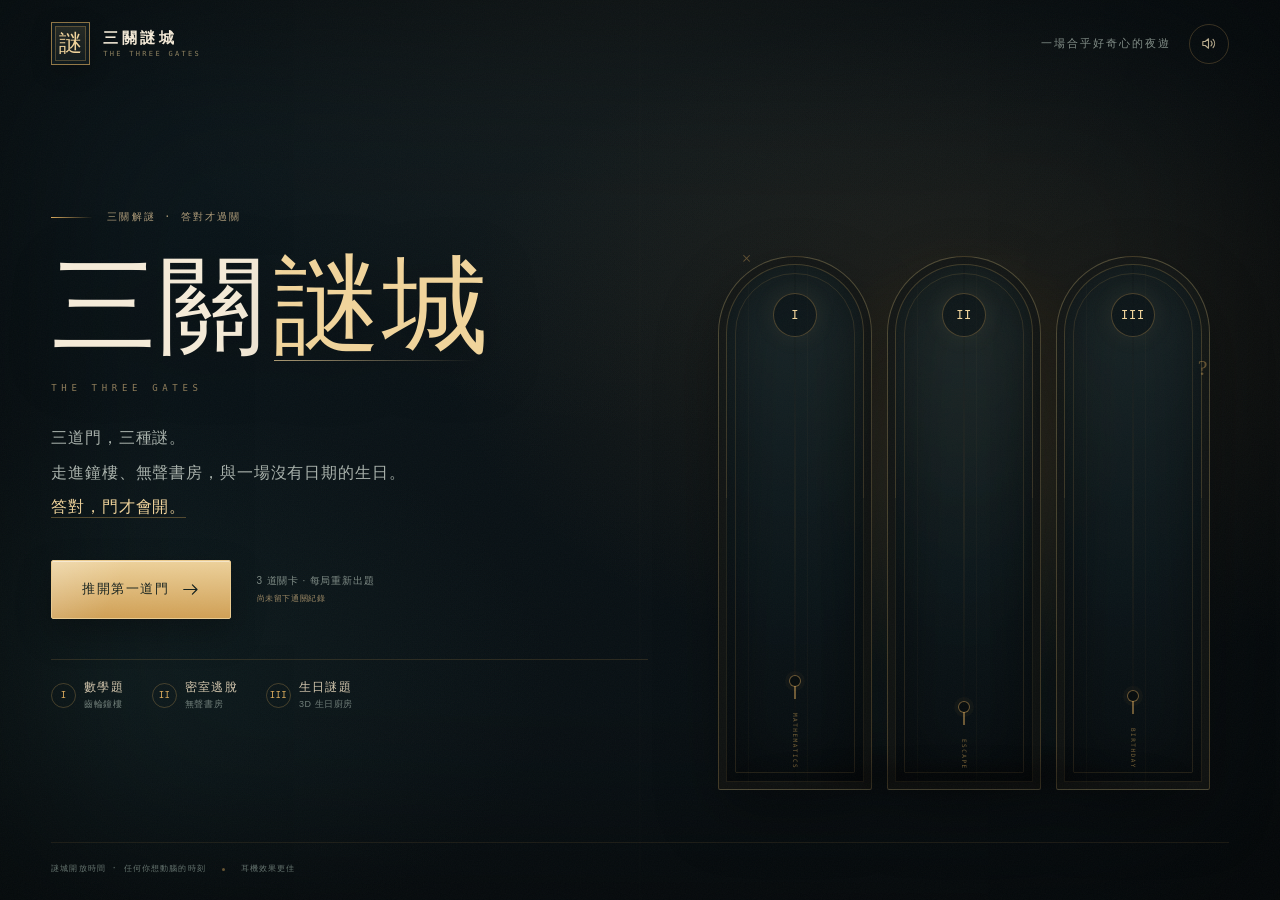
==== index.html @ 441bf0af "Deploy 三關謎城 · The Three Gates (Three.js birthday kitchen)" ====
<!DOCTYPE html>
<html lang="zh-Hant">
<head>
  <meta charset="UTF-8">
  <meta name="viewport" content="width=device-width, initial-scale=1.0">
  <meta name="theme-color" content="#081014">
  <meta name="description" content="三關謎城：數學題、密室逃脫、3D 生日廚房。三道門，三種謎，答對才過關。">
  <title>三關謎城 · 答對才過關</title>
  <link rel="icon" href="data:image/svg+xml,%3Csvg xmlns='http://www.w3.org/2000/svg' viewBox='0 0 64 64'%3E%3Crect width='64' height='64' rx='10' fill='%230b1418'/%3E%3Crect x='5' y='5' width='54' height='54' rx='7' fill='none' stroke='%23d7a85b'/%3E%3Ctext x='32' y='44' text-anchor='middle' font-family='serif' font-size='34' fill='%23e8c489'%3E%E8%AC%8E%3C/text%3E%3C/svg%3E">
  <link rel="stylesheet" href="styles.css">
</head>
<body>
  <svg class="svg-sprite" aria-hidden="true" focusable="false" width="0" height="0">
    <defs>
      <symbol id="i-gear" viewBox="0 0 24 24">
        <path d="M9.9 2.8h4.2l.5 2.1 1.4.6 1.8-1.2 3 3-1.2 1.8.6 1.4 2.1.5v4.2l-2.1.5-.6 1.4 1.2 1.8-3 3-1.8-1.2-1.4.6-.5 2.1H9.9l-.5-2.1-1.4-.6-1.8 1.2-3-3 1.2-1.8-.6-1.4L1.7 15V9.9l2.1-.5.6-1.4-1.2-1.8 3-3 1.8 1.2 1.4-.6.5-2.1Z"/>
        <circle cx="12" cy="12" r="3.5"/>
      </symbol>
      <symbol id="i-key" viewBox="0 0 24 24">
        <circle cx="7.6" cy="12" r="4.1"/>
        <path d="M11.7 12H21M17.2 12v4.2M20.4 12v3"/>
      </symbol>
      <symbol id="i-candle" viewBox="0 0 24 24">
        <path d="M8.4 10.7h7.2V21H8.4zM8.4 14.3h7.2"/>
        <path d="M12 3.1c1.5 2.1 2.7 3 2.7 4.8a2.7 2.7 0 1 1-5.4 0c0-1.1.7-2.1 1.6-3.2.4-.5.8-1 1.1-1.6Z"/>
      </symbol>
      <symbol id="i-book" viewBox="0 0 24 24">
        <path d="M4 5.6A2.6 2.6 0 0 1 6.6 3H20v18H6.6A2.6 2.6 0 0 1 4 18.4z"/>
        <path d="M4 18.4A2.6 2.6 0 0 1 6.6 15.8H20M8.5 7.3h7"/>
      </symbol>
      <symbol id="i-frame" viewBox="0 0 24 24">
        <rect x="3.5" y="4.5" width="17" height="15" rx=".7"/>
        <rect x="6" y="7" width="12" height="10" rx=".3"/>
        <path d="m7 16 3.5-4.4 2.4 2.8 2.1-2.5L18 16"/>
      </symbol>
      <symbol id="i-clock" viewBox="0 0 24 24">
        <circle cx="12" cy="12" r="8.6"/>
        <path d="M12 7.1V12l3.2 2"/>
      </symbol>
      <symbol id="i-drawer" viewBox="0 0 24 24">
        <rect x="3.5" y="6.5" width="17" height="13" rx="1"/>
        <path d="M3.5 11.2h17M9 14.7h6"/>
      </symbol>
      <symbol id="i-search" viewBox="0 0 24 24">
        <circle cx="10.4" cy="10.4" r="6.4"/>
        <path d="m15.2 15.2 5.1 5.1"/>
      </symbol>
      <symbol id="i-check" viewBox="0 0 24 24">
        <path d="m4.2 12.2 5 5L20 6.8"/>
      </symbol>
      <symbol id="i-lock" viewBox="0 0 24 24">
        <rect x="4.8" y="10" width="14.4" height="10.2" rx="2"/>
        <path d="M8 10V7.3a4 4 0 0 1 8 0V10M12 14.2v2.2"/>
      </symbol>
      <symbol id="i-volume" viewBox="0 0 24 24">
        <path d="M4 9.2h3.4L12 5.3v13.4l-4.6-3.9H4z"/>
        <path d="M15.5 8.6a5 5 0 0 1 0 6.8M18.4 6.2a8.7 8.7 0 0 1 0 11.6"/>
      </symbol>
      <symbol id="i-volume-off" viewBox="0 0 24 24">
        <path d="M4 9.2h3.4L12 5.3v13.4l-4.6-3.9H4z"/>
        <path d="m16 9.4 5 5M21 9.4l-5 5"/>
      </symbol>
      <symbol id="i-arrow" viewBox="0 0 24 24">
        <path d="M3.5 12h16.7M14.4 6.2 20.2 12l-5.8 5.8"/>
      </symbol>
      <symbol id="i-restart" viewBox="0 0 24 24">
        <path d="M4.2 9.1A8.2 8.2 0 1 1 4 14.8M4.2 4.2v5.3h5.3"/>
      </symbol>
      <symbol id="i-share" viewBox="0 0 24 24">
        <circle cx="6" cy="12" r="2.6"/><circle cx="18" cy="5.8" r="2.6"/><circle cx="18" cy="18.2" r="2.6"/>
        <path d="m8.4 10.8 7.2-3.7M8.4 13.2l7.2 3.7"/>
      </symbol>
      <symbol id="i-sparkle" viewBox="0 0 24 24">
        <path d="M12 2.5c.5 5.4 3.1 8 8.5 8.5-5.4.5-8 3.1-8.5 8.5-.5-5.4-3.1-8-8.5-8.5 5.4-.5 8-3.1 8.5-8.5Z"/>
      </symbol>
      <symbol id="i-calendar" viewBox="0 0 24 24">
        <rect x="3.5" y="5.5" width="17" height="15" rx="1.4"/>
        <path d="M3.5 10h17M8 3v5M16 3v5"/>
      </symbol>
      <symbol id="i-quote" viewBox="0 0 24 24">
        <path d="M3.6 13.8c0-4 2.2-7 6.4-8.8M13.2 13.8c0-4 2.2-7 6.4-8.8M3.6 13.8h4.2v6.6H3.6zM13.2 13.8h4.2v6.6h-4.2z"/>
      </symbol>
      <symbol id="i-close" viewBox="0 0 24 24">
        <path d="m5.5 5.5 13 13M18.5 5.5l-13 13"/>
      </symbol>
      <symbol id="i-cake" viewBox="0 0 24 24">
        <path d="M3.8 20.2h16.4M5.2 20.2v-5.1c0-1.2 1-2.1 2.1-2.1h9.4c1.2 0 2.1.9 2.1 2.1v5.1"/>
        <path d="M5.2 16.1c1.4.9 2.7.9 4.1 0 1.4-.9 2.8-.9 4.2 0 1.3.9 2.6.9 4 .1M12 12.8V7.2M12 7.2c1.3-1.4 2.6-.5 2.6.8 0 1.2-1.2 1.9-2.6 2.4-1.4-.5-2.6-1.2-2.6-2.4 0-1.3 1.3-2.2 2.6-.8Z"/>
      </symbol>
    </defs>
  </svg>

  <div class="page-noise" aria-hidden="true"></div>
  <div class="page-glow" aria-hidden="true"></div>

  <header class="topbar">
    <button class="brand" id="brand-btn" type="button">
      <span class="brand-seal" aria-hidden="true">謎</span>
      <span class="brand-word">
        <span class="brand-cn">三關謎城</span>
        <span class="brand-en">THE THREE GATES</span>
      </span>
      <span class="sr-only">回到城門</span>
    </button>
    <div class="topbar-actions">
      <span class="topbar-note" id="topbar-note">一場合乎好奇心的夜遊</span>
      <button class="icon-btn" id="sound-btn" type="button" aria-pressed="true" aria-label="關閉音效" title="關閉音效">
        <svg class="icon icon--volume"><use href="#i-volume"></use></svg>
        <svg class="icon icon--muted"><use href="#i-volume-off"></use></svg>
      </button>
      <button class="text-btn" id="restart-btn" type="button" aria-label="重新開始" title="重新開始" hidden>
        <svg class="icon"><use href="#i-restart"></use></svg>
        <span>重新開始</span>
      </button>
    </div>
  </header>

  <main class="app" id="app">
    <!-- ───────────────────────────── 城門 ───────────────────────────── -->
    <section class="screen screen--landing" id="screen-landing">
      <div class="landing-copy">
        <p class="kicker"><span class="kicker-line" aria-hidden="true"></span>三關解謎 · 答對才過關</p>
        <h1 class="hero-title">
          <span class="hero-title-cn">三關<span class="hero-title-accent">謎城</span></span>
          <span class="hero-title-en" aria-hidden="true">THE THREE GATES</span>
        </h1>
        <p class="hero-lede">
          三道門，三種謎。<br>
          走進鐘樓、無聲書房，與一場沒有日期的生日。<br>
          <em>答對，門才會開。</em>
        </p>
        <div class="hero-actions">
          <button class="btn btn--primary btn--large" id="start-btn" type="button">
            <span>推開第一道門</span>
            <svg class="icon"><use href="#i-arrow"></use></svg>
          </button>
          <div class="hero-meta">
            <span>3 道關卡 · 每局重新出題</span>
            <span id="best-record">尚未留下通關紀錄</span>
          </div>
        </div>
        <ol class="level-chips" aria-label="三道關卡">
          <li><span class="chip-numeral">I</span><span>數學題</span><small>齒輪鐘樓</small></li>
          <li><span class="chip-numeral">II</span><span>密室逃脫</span><small>無聲書房</small></li>
          <li><span class="chip-numeral">III</span><span>生日謎題</span><small>3D 生日廚房</small></li>
        </ol>
      </div>

      <div class="gateway" aria-hidden="true">
        <div class="gateway-halo"></div>
        <div class="gate gateway--1">
          <span class="gate-arch"></span>
          <span class="gate-numeral">I</span>
          <span class="gate-keyhole"></span>
          <span class="gate-label">MATHEMATICS</span>
        </div>
        <div class="gate gateway--2">
          <span class="gate-arch"></span>
          <span class="gate-numeral">II</span>
          <span class="gate-keyhole"></span>
          <span class="gate-label">ESCAPE</span>
          <span class="gate-light"></span>
        </div>
        <div class="gate gateway--3">
          <span class="gate-arch"></span>
          <span class="gate-numeral">III</span>
          <span class="gate-keyhole"></span>
          <span class="gate-label">BIRTHDAY</span>
        </div>
        <span class="floating-glyph floating-glyph--a">×</span>
        <span class="floating-glyph floating-glyph--b">?</span>
        <span class="gateway-shadow"></span>
      </div>

      <footer class="landing-footer">
        <span>謎城開放時間 · 任何你想動腦的時刻</span>
        <span class="footer-dot" aria-hidden="true"></span>
        <span>耳機效果更佳</span>
      </footer>
    </section>

    <!-- ───────────────────────────── 遊戲 ───────────────────────────── -->
    <section class="screen screen--game" id="screen-game" data-level="1" hidden>
      <div class="gamebar">
        <ol class="stepper" id="stepper" aria-label="通關進度">
          <li class="step is-current" data-step="1" aria-current="step">
            <span class="step-dot">I</span>
            <span class="step-text"><b>數學題</b><small>齒輪鐘樓</small></span>
          </li>
          <li class="step" data-step="2">
            <span class="step-dot">II</span>
            <span class="step-text"><b>密室逃脫</b><small>無聲書房</small></span>
          </li>
          <li class="step" data-step="3">
            <span class="step-dot">III</span>
            <span class="step-text"><b>生日謎題</b><small>缺席的日期</small></span>
          </li>
        </ol>
        <div class="game-meta">
          <span class="game-clock"><span>用時</span><time id="timer" datetime="PT0S">00:00</time></span>
          <span class="game-lock"><svg class="icon"><use href="#i-lock"></use></svg><span id="lock-count">1 / 3</span></span>
        </div>
      </div>

      <!-- 第一關 -->
      <article class="level level--math" id="level-1">
        <div class="level-scene scene--math">
          <div class="scene-frame">
            <svg class="scene-svg" viewBox="0 0 900 700" role="img" aria-label="深夜的鐘樓，巨大的齒輪與停擺的鐘面在月光下泛著銅光">
              <defs>
                <linearGradient id="towerWall" x1="0" y1="0" x2="0.8" y2="1">
                  <stop offset="0" stop-color="#0c181d"/>
                  <stop offset="0.6" stop-color="#101e24"/>
                  <stop offset="1" stop-color="#070d10"/>
                </linearGradient>
                <radialGradient id="towerMoon" cx=".5" cy=".5" r=".5">
                  <stop offset="0" stop-color="#f4e7c3" stop-opacity=".95"/>
                  <stop offset=".45" stop-color="#cfbd94" stop-opacity=".7"/>
                  <stop offset="1" stop-color="#9b8b68" stop-opacity="0"/>
                </radialGradient>
                <linearGradient id="towerBrass" x1="0" y1="0" x2="1" y2="1">
                  <stop offset="0" stop-color="#f4d79d"/>
                  <stop offset=".45" stop-color="#c99a52"/>
                  <stop offset="1" stop-color="#77522a"/>
                </linearGradient>
                <radialGradient id="towerGlow" cx=".5" cy=".5" r=".5">
                  <stop offset="0" stop-color="#e7c582" stop-opacity=".3"/>
                  <stop offset="1" stop-color="#e7c582" stop-opacity="0"/>
                </radialGradient>
                <clipPath id="towerWindowClip">
                  <path d="M115 470V238a173 173 0 0 1 346 0v232Z"/>
                </clipPath>
                <filter id="towerBlur" x="-50%" y="-50%" width="200%" height="200%">
                  <feGaussianBlur stdDeviation="12"/>
                </filter>
              </defs>
              <rect width="900" height="700" fill="url(#towerWall)"/>
              <g opacity=".2" stroke="#d8b273" stroke-width="1" fill="none">
                <path d="M0 74h900M0 620h900M84 0v700M816 0v700"/>
                <path d="M0 700 205 470M900 700 695 470" opacity=".5"/>
              </g>
              <rect x="0" y="610" width="900" height="90" fill="#060b0e"/>
              <path d="M0 610h900" stroke="#a98046" stroke-opacity=".3"/>

              <g clip-path="url(#towerWindowClip)">
                <rect x="100" y="50" width="380" height="430" fill="#07151d"/>
                <circle cx="286" cy="236" r="132" fill="url(#towerMoon)" opacity=".62"/>
                <circle cx="286" cy="236" r="47" fill="#f4e9ce" opacity=".87"/>
                <circle cx="303" cy="221" r="9" fill="#d8cbb0" opacity=".55"/>
                <circle cx="270" cy="250" r="6" fill="#d8cbb0" opacity=".4"/>
                <g fill="#f4e9ce">
                  <circle cx="165" cy="155" r="1.6" opacity=".8"/><circle cx="190" cy="310" r="1.2" opacity=".55"/>
                  <circle cx="367" cy="168" r="1.8" opacity=".75"/><circle cx="412" cy="272" r="1.3" opacity=".5"/>
                  <circle cx="143" cy="395" r="1.1" opacity=".6"/><circle cx="358" cy="382" r="1.5" opacity=".45"/>
                  <circle cx="240" cy="111" r="1.2" opacity=".6"/><circle cx="426" cy="118" r="1" opacity=".5"/>
                </g>
                <g stroke="#7e673f" stroke-width="3" opacity=".65">
                  <path d="M288 65v405M125 238h327"/>
                  <path d="M164 144a170 170 0 0 1 248 0" fill="none"/>
                </g>
                <path d="M115 470h346" stroke="#b58a4d" stroke-width="5" opacity=".4"/>
              </g>
              <path d="M104 480V238a184 184 0 0 1 368 0v242" fill="none" stroke="#8d6a3a" stroke-width="2" opacity=".7"/>
              <path d="M126 480V242a162 162 0 0 1 324 0v238" fill="none" stroke="#5a452a" stroke-width="2"/>

              <g opacity=".9">
                <g fill="none" stroke="url(#towerBrass)" stroke-width="3">
                  <circle cx="736" cy="490" r="152" stroke-width="28" stroke-dasharray="22 18" opacity=".34"/>
                  <circle cx="736" cy="490" r="117" stroke-width="2" opacity=".55"/>
                  <circle cx="736" cy="490" r="38" stroke-width="2" opacity=".7"/>
                  <path d="M736 373v-34M736 607v34M619 490h-34M853 490h34M653 407l-24-24M819 573l24 24M819 407l24-24M653 573l-24 24" opacity=".5"/>
                  <animateTransform attributeName="transform" type="rotate" from="0 736 490" to="360 736 490" dur="80s" repeatCount="indefinite"/>
                </g>
                <g fill="none" stroke="url(#towerBrass)" stroke-width="2.4" opacity=".45">
                  <circle cx="840" cy="300" r="86" stroke-width="20" stroke-dasharray="16 15"/>
                  <circle cx="840" cy="300" r="62"/>
                  <circle cx="840" cy="300" r="22"/>
                  <animateTransform attributeName="transform" type="rotate" from="360 840 300" to="0 840 300" dur="55s" repeatCount="indefinite"/>
                </g>
              </g>

              <g>
                <circle cx="560" cy="292" r="183" fill="#0a1418" stroke="#74552f" stroke-width="3"/>
                <circle cx="560" cy="292" r="166" fill="#101b20" stroke="url(#towerBrass)" stroke-width="3"/>
                <circle cx="560" cy="292" r="145" fill="none" stroke="#b98e51" stroke-width="1" opacity=".5"/>
                <circle cx="560" cy="292" r="176" fill="none" stroke="#d8b273" stroke-width="9" stroke-dasharray="2 26" opacity=".55"/>
                <g fill="#d9bd8b" font-family="Georgia, serif" font-size="23" text-anchor="middle" opacity=".8">
                  <text x="560" y="174">XII</text>
                  <text x="684" y="300">III</text>
                  <text x="560" y="421">VI</text>
                  <text x="436" y="300">IX</text>
                </g>
                <g stroke="#d3ad72" stroke-width="2" opacity=".35">
                  <path d="M560 292V210M560 292l58 39M560 292l-66 24"/>
                </g>
                <circle cx="560" cy="292" r="9" fill="#d3ad72"/>
                <text x="560" y="315" text-anchor="middle" fill="#e7c98f" font-family="Georgia, 'Songti TC', serif" font-size="66" opacity=".85">?</text>
                <path d="M480 360c35 18 70 20 113 4" fill="none" stroke="#e7c98f" stroke-width="1" stroke-dasharray="4 8" opacity=".5"/>
              </g>

              <g opacity=".75">
                <path d="M560 420v120" stroke="#b68c53" stroke-width="4"/>
                <circle cx="560" cy="550" r="27" fill="#c69a5a" opacity=".65"/>
                <circle cx="560" cy="550" r="38" fill="none" stroke="#c69a5a" opacity=".25"/>
                <animateTransform attributeName="transform" type="rotate" values="-4 560 420;4 560 420;-4 560 420" dur="5.5s" repeatCount="indefinite"/>
              </g>

              <ellipse cx="560" cy="615" rx="330" ry="40" fill="url(#towerGlow)"/>
              <g fill="#f1d9a7" opacity=".6" class="dust-motes">
                <circle cx="198" cy="515" r="1.5"/><circle cx="330" cy="455" r="1"/><circle cx="478" cy="540" r="1.3"/>
                <circle cx="700" cy="172" r="1"/><circle cx="812" cy="600" r="1.4"/><circle cx="642" cy="615" r="1"/>
                <circle cx="390" cy="610" r=".9"/><circle cx="92" cy="360" r="1.2"/>
              </g>
              <text x="58" y="666" fill="#b28b54" font-family="Georgia, serif" font-size="12" letter-spacing="5" opacity=".65">TEMPUS · GATE I</text>
              <text x="842" y="666" fill="#b28b54" font-family="Georgia, serif" font-size="12" letter-spacing="4" opacity=".4" text-anchor="end">MMXXVI</text>
            </svg>
            <div class="scene-corner scene-corner--tl" aria-hidden="true"></div>
            <div class="scene-corner scene-corner--br" aria-hidden="true"></div>
            <div class="scene-caption">
              <span class="scene-caption-kicker">第一關 · 數學題</span>
              <strong>鐘樓的齒輪室</strong>
              <span>月光之下，時間停了下來。</span>
            </div>
          </div>
        </div>

        <div class="level-panel">
          <div class="panel-heading">
            <p class="eyebrow">LEVEL I / MATHEMATICS</p>
            <h2 id="level-1-title" tabindex="-1">齒輪鐘樓</h2>
            <p class="story">鐘塔停了。三個符號各自代表一個正整數，齒輪咬合著最後一道算式。<br>解開它，門鎖才會轉動。</p>
          </div>

          <div class="equation-card" id="equation-card">
            <div class="glyph-legend" aria-hidden="true">
              <span><svg class="icon"><use href="#i-gear"></use></svg>齒輪</span>
              <span><svg class="icon"><use href="#i-key"></use></svg>鑰匙</span>
              <span><svg class="icon"><use href="#i-candle"></use></svg>蠟燭</span>
            </div>
            <div class="equations" id="equations" aria-live="off"></div>
            <div class="equation-target">
              <span class="target-label">求</span>
              <span id="target-expression" role="group" aria-label="蠟燭加齒輪乘以鑰匙"></span>
              <span class="target-equals">=</span>
              <span class="target-unknown">?</span>
            </div>
          </div>

          <form class="answer-form" id="math-form" novalidate>
            <label for="math-answer">寫下你的答案</label>
            <div class="answer-row">
              <input class="answer-input" id="math-answer" name="answer" type="text" inputmode="numeric" pattern="[0-9]*" autocomplete="off" placeholder="？" aria-describedby="math-feedback">
              <button class="btn btn--submit" type="submit">
                <span>解鎖齒輪</span>
                <svg class="icon"><use href="#i-arrow"></use></svg>
              </button>
            </div>
            <p class="form-note">同一符號代表同一個數字；答案為整數。</p>
          </form>

          <p class="feedback" id="math-feedback" aria-live="polite"></p>

          <div class="hint-block" data-hint-level="1">
            <button class="hint-toggle" type="button" aria-expanded="false" aria-controls="math-hints">
              <span><svg class="icon"><use href="#i-sparkle"></use></svg>需要一點提示？</span>
              <span class="hint-count">0 / 2</span>
            </button>
            <div class="hint-drawer" id="math-hints" hidden></div>
          </div>
        </div>
      </article>

      <!-- 第二關 -->
      <article class="level level--room" id="level-2" hidden>
        <div class="level-scene scene--room">
          <div class="scene-frame">
            <div class="room-wrap" id="room-wrap">
              <svg class="scene-svg room-svg" viewBox="0 0 900 700" role="img" aria-label="一間上鎖的舊書房：左邊是窗，中間是書架，右邊掛著畫與一座鐘，下方是書桌和抽屜">
                <defs>
                  <linearGradient id="roomWall" x1="0" y1="0" x2="1" y2="1">
                    <stop offset="0" stop-color="#203238"/>
                    <stop offset=".55" stop-color="#16262c"/>
                    <stop offset="1" stop-color="#0d181c"/>
                  </linearGradient>
                  <linearGradient id="roomFloor" x1="0" y1="0" x2="0" y2="1">
                    <stop offset="0" stop-color="#2b2119"/>
                    <stop offset="1" stop-color="#120e0b"/>
                  </linearGradient>
                  <linearGradient id="roomWood" x1="0" y1="0" x2="1" y2="1">
                    <stop offset="0" stop-color="#6b4a2e"/>
                    <stop offset=".5" stop-color="#4a3220"/>
                    <stop offset="1" stop-color="#2c1e14"/>
                  </linearGradient>
                  <linearGradient id="roomGold" x1="0" y1="0" x2="1" y2="1">
                    <stop offset="0" stop-color="#f0d39a"/>
                    <stop offset=".5" stop-color="#c89a56"/>
                    <stop offset="1" stop-color="#7b562c"/>
                  </linearGradient>
                  <radialGradient id="lampGlow" cx=".5" cy=".5" r=".5">
                    <stop offset="0" stop-color="#f3c983" stop-opacity=".52"/>
                    <stop offset=".55" stop-color="#d7a057" stop-opacity=".14"/>
                    <stop offset="1" stop-color="#d7a057" stop-opacity="0"/>
                  </radialGradient>
                  <radialGradient id="roomMoon" cx=".5" cy=".5" r=".5">
                    <stop offset="0" stop-color="#f1e7cc" stop-opacity=".9"/>
                    <stop offset="1" stop-color="#bfb18e" stop-opacity="0"/>
                  </radialGradient>
                  <clipPath id="roomWindowClip">
                    <path d="M54 362V182a112 112 0 0 1 224 0v180Z"/>
                  </clipPath>
                  <linearGradient id="lightShaft" x1="0" y1="0" x2="1" y2="1">
                    <stop offset="0" stop-color="#e8d7ae" stop-opacity=".18"/>
                    <stop offset="1" stop-color="#e8d7ae" stop-opacity="0"/>
                  </linearGradient>
                </defs>

                <rect width="900" height="700" fill="url(#roomWall)"/>
                <g opacity=".18" stroke="#d6bd91" stroke-width="1" fill="none">
                  <path d="M0 88h900M0 190h900M0 292h900M0 394h900"/>
                  <path d="M30 0v520M870 0v520"/>
                </g>
                <rect x="0" y="470" width="900" height="230" fill="url(#roomFloor)"/>
                <path d="M0 470h900" stroke="#0a1114" stroke-width="18"/>
                <g stroke="#4b3524" stroke-width="1" opacity=".5">
                  <path d="M0 610 900 500M0 700 900 610M120 700 900 560M260 700 900 555M420 700 900 585M600 700 900 640"/>
                </g>
                <ellipse cx="450" cy="615" rx="370" ry="70" fill="#170f0b" opacity=".6"/>

                <!-- window -->
                <g>
                  <path d="M36 375V182a129 129 0 0 1 258 0v193Z" fill="#0a151a" stroke="#4a3927" stroke-width="10"/>
                  <g clip-path="url(#roomWindowClip)">
                    <rect x="42" y="50" width="250" height="330" fill="#0a1921"/>
                    <circle cx="132" cy="196" r="90" fill="url(#roomMoon)"/>
                    <circle cx="132" cy="196" r="29" fill="#f1e7cc" opacity=".9"/>
                    <g fill="#f1e7cc" opacity=".68">
                      <circle cx="83" cy="118" r="1.4"/><circle cx="218" cy="139" r="1.2"/><circle cx="247" cy="238" r="1.5"/>
                      <circle cx="82" cy="287" r="1"/><circle cx="192" cy="92" r="1.1"/><circle cx="230" cy="326" r="1.3"/>
                    </g>
                    <g stroke="#4e4030" stroke-width="4" opacity=".7">
                      <path d="M171 74v310M61 196h230"/>
                    </g>
                  </g>
                  <g fill="#2a1b15" stroke="#5a3b27" stroke-width="2">
                    <path d="M16 100c22 46 19 102 12 148 20 32 24 77 16 126H16Z"/>
                    <path d="M314 100c-22 46-19 102-12 148-20 32-24 77-16 126h28Z"/>
                  </g>
                </g>
                <path d="M28 500h328l94 98H0Z" fill="url(#lightShaft)" opacity=".45"/>

                <!-- bookshelf -->
                <g>
                  <rect x="296" y="92" width="278" height="350" fill="#1c130d" stroke="#5c4028" stroke-width="3"/>
                  <rect x="308" y="104" width="254" height="326" fill="#241810"/>
                  <g fill="url(#roomWood)">
                    <rect x="296" y="92" width="18" height="350"/><rect x="556" y="92" width="18" height="350"/>
                    <rect x="308" y="104" width="254" height="12"/><rect x="308" y="186" width="254" height="10"/>
                    <rect x="308" y="265" width="254" height="10"/><rect x="308" y="344" width="254" height="10"/>
                    <rect x="308" y="420" width="254" height="10"/>
                  </g>
                  <g>
                    <rect x="325" y="124" width="18" height="60" fill="#6c4a32"/><rect x="347" y="116" width="13" height="68" fill="#8b6a45"/>
                    <rect x="364" y="128" width="22" height="56" fill="#3e5f5e"/><rect x="390" y="120" width="15" height="64" fill="#7f5f3b"/>
                    <rect x="409" y="131" width="25" height="53" fill="#594239"/><rect x="438" y="118" width="12" height="66" fill="#a17d4f"/>
                    <rect x="454" y="126" width="20" height="58" fill="#40585a"/><rect x="478" y="121" width="14" height="63" fill="#6b4530"/>
                    <rect x="496" y="130" width="24" height="54" fill="#8c6c44"/><rect x="524" y="123" width="16" height="61" fill="#493429"/>
                  </g>
                  <g>
                    <rect x="327" y="203" width="14" height="54" fill="#3c5a58"/><rect x="345" y="197" width="21" height="60" fill="#745034"/>
                    <rect x="370" y="208" width="13" height="49" fill="#967248"/><rect x="387" y="201" width="18" height="56" fill="#4b3430"/>
                    <rect x="409" y="195" width="12" height="62" fill="#7d5e3d"/><rect x="425" y="206" width="24" height="51" fill="#3b5254"/>
                    <rect x="453" y="200" width="16" height="57" fill="#8b633c"/><rect x="473" y="210" width="12" height="47" fill="#5c4230"/>
                    <rect x="490" y="198" width="22" height="59" fill="#31504f"/><rect x="516" y="204" width="15" height="53" fill="#765335"/>
                  </g>
                  <g>
                    <rect x="325" y="283" width="22" height="55" fill="#533b2d"/><rect x="351" y="277" width="13" height="61" fill="#8e6b42"/>
                    <rect x="369" y="288" width="18" height="50" fill="#365552"/><rect x="392" y="279" width="25" height="59" fill="#6b4830"/>
                    <rect x="421" y="290" width="12" height="48" fill="#9d7b4e"/><rect x="438" y="282" width="17" height="56" fill="#4c3630"/>
                    <rect x="459" y="286" width="23" height="52" fill="#3e5d5a"/><rect x="486" y="275" width="14" height="63" fill="#7f5c39"/>
                    <rect x="503" y="289" width="20" height="49" fill="#5d4030"/><rect x="528" y="281" width="13" height="57" fill="#8e6d46"/>
                  </g>
                  <g>
                    <rect x="326" y="360" width="20" height="54" fill="#6f4d34"/><rect x="350" y="354" width="15" height="60" fill="#405d5b"/>
                    <rect x="369" y="365" width="24" height="49" fill="#84623f"/><rect x="398" y="357" width="12" height="57" fill="#4f382d"/>
                    <rect x="414" y="366" width="19" height="48" fill="#31504e"/><rect x="437" y="359" width="22" height="55" fill="#795634"/>
                    <rect x="463" y="363" width="13" height="51" fill="#9a7649"/><rect x="480" y="355" width="17" height="59" fill="#594132"/>
                    <rect x="501" y="367" width="23" height="47" fill="#3a5755"/><rect x="528" y="361" width="14" height="53" fill="#7e5d3b"/>
                  </g>
                  <!-- the red book, tilted -->
                  <g transform="rotate(-14 468 404)">
                    <rect x="448" y="365" width="31" height="47" fill="#7f2f2b" stroke="#c5915a" stroke-width="1"/>
                    <text id="room-book-numeral" x="463" y="395" fill="#e8c997" font-family="Georgia, serif" font-size="10.5" text-anchor="middle" transform="rotate(90 463 390)">VII</text>
                  </g>
                  <rect x="296" y="92" width="278" height="14" fill="url(#roomGold)" opacity=".5"/>
                </g>

                <!-- painting -->
                <g>
                  <rect x="632" y="93" width="218" height="174" fill="url(#roomGold)"/>
                  <rect x="644" y="105" width="194" height="150" fill="#18272c"/>
                  <rect x="655" y="116" width="172" height="128" fill="#0d1b21"/>
                  <circle cx="802" cy="147" r="24" fill="#e9ddc0" opacity=".75"/>
                  <g fill="#e9ddc0" opacity=".9">
                    <path class="room-bird" d="M676 200c7-12 12-18 20-24-4 12-8 21-13 31-3-2-5-4-7-7Z"/>
                    <path class="room-bird" d="M701 211c6-13 11-22 18-29-2 13-5 23-9 34-4-1-6-3-9-5Z"/>
                    <path class="room-bird" d="M730 196c7-10 13-16 21-22-3 11-8 20-13 29-3-2-5-4-8-7Z"/>
                    <path class="room-bird" d="M751 217c6-11 11-18 18-24-2 12-5 21-9 30-4-1-6-3-9-6Z"/>
                    <path class="room-bird" d="M707 166c8-9 14-14 22-19-4 10-9 18-15 26-2-2-5-4-7-7Z"/>
                    <path class="room-bird" d="M775 174c8-10 14-15 22-20-4 11-9 19-15 27-2-2-5-4-7-7Z"/>
                  </g>
                  <path d="M655 222c35-14 68-20 110-16" stroke="#415a55" stroke-width="3" fill="none" opacity=".55"/>
                  <rect x="632" y="93" width="218" height="6" fill="#f0d39a" opacity=".55"/>
                </g>

                <!-- grandfather clock -->
                <g>
                  <path d="M684 299h116v300h-116Z" fill="url(#roomWood)" stroke="#2a1c12"/>
                  <path d="M700 312h84v272h-84Z" fill="#1a110c" opacity=".8"/>
                  <circle cx="742" cy="394" r="47" fill="#0d1518" stroke="url(#roomGold)" stroke-width="4"/>
                  <circle cx="742" cy="394" r="38" fill="#152126"/>
                  <g stroke="#d8b77e" stroke-width="1.5" opacity=".55">
                    <path d="M742 365v6M742 417v6M713 394h6M765 394h6M721 373l4 4M759 411l4 4M759 377l-4 4M721 415l4-4"/>
                  </g>
                  <path id="room-hour-hand" d="M742 394v-22" stroke="#e5c88e" stroke-width="3.4" stroke-linecap="round" transform="rotate(270 742 394)"/>
                  <path d="M742 394v-27" stroke="#e5c88e" stroke-width="2.4" stroke-linecap="round"/>
                  <circle cx="742" cy="394" r="4" fill="#e5c88e"/>
                  <g stroke="#9b7443" stroke-width="1.5" opacity=".35">
                    <path d="M708 440v130M776 440v130M708 570h68"/>
                  </g>
                  <circle cx="742" cy="548" r="18" fill="#b5874e" opacity=".6"/>
                  <path d="M742 440v91" stroke="#b5874e" stroke-width="2"/>
                </g>

                <!-- desk -->
                <g>
                  <rect x="64" y="426" width="442" height="24" fill="url(#roomWood)" stroke="#24170f"/>
                  <rect x="84" y="450" width="20" height="126" fill="#332217"/>
                  <rect x="460" y="450" width="20" height="126" fill="#332217"/>
                  <rect x="174" y="450" width="202" height="88" fill="#3b281a" stroke="#1e130d"/>
                  <rect x="190" y="469" width="170" height="48" fill="#2b1c12"/>
                  <path d="M190 469h170M190 507h170" stroke="#6b4a2c" stroke-width="2"/>
                  <rect x="260" y="486" width="30" height="6" rx="3" fill="url(#roomGold)"/>
                  <g class="room-marble" transform="translate(234 497)">
                    <circle r="7" fill="#3e7c82" opacity=".85"/><circle cx="-2" cy="-3" r="2" fill="#b8e3de" opacity=".8"/>
                  </g>
                  <g class="room-marble" transform="translate(252 497)">
                    <circle r="7" fill="#3e7c82" opacity=".85"/><circle cx="-2" cy="-3" r="2" fill="#b8e3de" opacity=".8"/>
                  </g>
                  <g class="room-marble" transform="translate(270 497)">
                    <circle r="7" fill="#3e7c82" opacity=".85"/><circle cx="-2" cy="-3" r="2" fill="#b8e3de" opacity=".8"/>
                  </g>
                  <g class="room-marble" transform="translate(288 497)">
                    <circle r="7" fill="#3e7c82" opacity=".85"/><circle cx="-2" cy="-3" r="2" fill="#b8e3de" opacity=".8"/>
                  </g>
                  <!-- lamp -->
                  <ellipse cx="132" cy="424" rx="48" ry="8" fill="#1a110b"/>
                  <path d="M128 424v-54" stroke="#a47c4b" stroke-width="4"/>
                  <path d="M101 367h54l-12-35h-30Z" fill="#b9894d" stroke="#e4c58d" stroke-width="1"/>
                  <ellipse cx="128" cy="333" rx="15" ry="3" fill="#e4c58d" opacity=".55"/>
                  <circle cx="128" cy="372" r="116" fill="url(#lampGlow)"/>
                  <!-- note -->
                  <g transform="rotate(-4 360 455)">
                    <rect x="314" y="437" width="103" height="64" fill="#e9dcc1" opacity=".94"/>
                    <path d="M326 453h77M326 463h64M326 473h72M326 483h48" stroke="#836d4f" stroke-width="1.2" opacity=".65"/>
                  </g>
                </g>

                <g fill="#e9d6ab" opacity=".3" class="dust-motes">
                  <circle cx="207" cy="327" r="1.3"/><circle cx="389" cy="312" r="1"/><circle cx="597" cy="489" r="1.2"/>
                  <circle cx="809" cy="437" r="1"/><circle cx="477" cy="533" r="1.4"/><circle cx="104" cy="545" r="1"/>
                </g>
                <text x="58" y="670" fill="#b28b54" font-family="Georgia, serif" font-size="12" letter-spacing="5" opacity=".6">SILENT STUDY · GATE II</text>
                <text x="842" y="670" fill="#b28b54" font-family="Georgia, serif" font-size="12" letter-spacing="4" opacity=".35" text-anchor="end">MMXXVI</text>
              </svg>

              <button class="hotspot hotspot--books" type="button" data-clue="books" aria-label="調查書架" aria-pressed="false">
                <span class="hotspot-pin"><svg class="icon hotspot-search"><use href="#i-search"></use></svg><svg class="icon hotspot-check"><use href="#i-check"></use></svg></span>
                <span class="hotspot-label">書架</span>
              </button>
              <button class="hotspot hotspot--painting" type="button" data-clue="painting" aria-label="調查畫作" aria-pressed="false">
                <span class="hotspot-pin"><svg class="icon hotspot-search"><use href="#i-search"></use></svg><svg class="icon hotspot-check"><use href="#i-check"></use></svg></span>
                <span class="hotspot-label">畫作</span>
              </button>
              <button class="hotspot hotspot--clock" type="button" data-clue="clock" aria-label="調查掛鐘" aria-pressed="false">
                <span class="hotspot-pin"><svg class="icon hotspot-search"><use href="#i-search"></use></svg><svg class="icon hotspot-check"><use href="#i-check"></use></svg></span>
                <span class="hotspot-label">掛鐘</span>
              </button>
              <button class="hotspot hotspot--drawer" type="button" data-clue="drawer" aria-label="調查抽屜" aria-pressed="false">
                <span class="hotspot-pin"><svg class="icon hotspot-search"><use href="#i-search"></use></svg><svg class="icon hotspot-check"><use href="#i-check"></use></svg></span>
                <span class="hotspot-label">抽屜</span>
              </button>
              <div class="room-paper" aria-hidden="true">
                <span>桌上的紙條</span>
                <strong id="room-order-paper">書→畫→鐘→抽屜</strong>
                <small>四位數</small>
              </div>
            </div>
            <div class="scene-corner scene-corner--tl" aria-hidden="true"></div>
            <div class="scene-corner scene-corner--br" aria-hidden="true"></div>
            <div class="scene-caption">
              <span class="scene-caption-kicker">第二關 · 密室逃脫</span>
              <strong>無聲書房</strong>
              <span>門從外面鎖上了。先調查，再離開。</span>
            </div>
          </div>
        </div>

        <div class="level-panel">
          <div class="panel-heading">
            <p class="eyebrow">LEVEL II / ESCAPE ROOM</p>
            <h2 id="level-2-title" tabindex="-1">無聲書房</h2>
            <p class="story">你在一間上鎖的書房醒來。桌上留著一張紙條：<br><q>四位數。依序是：<span id="room-order-inline">書、畫、鐘、抽屜</span>。</q></p>
          </div>

          <div class="notebook">
            <div class="notebook-head">
              <span><svg class="icon"><use href="#i-search"></use></svg>調查筆記</span>
              <span class="clue-count" id="clue-count">0 / 4</span>
            </div>
            <ul class="clue-list" id="clue-list">
              <li data-clue-row="books"><span class="clue-index" aria-hidden="true">◆</span><span class="clue-name">書架</span><span class="clue-text">尚未調查</span></li>
              <li data-clue-row="painting"><span class="clue-index" aria-hidden="true">◆</span><span class="clue-name">畫作</span><span class="clue-text">尚未調查</span></li>
              <li data-clue-row="clock"><span class="clue-index" aria-hidden="true">◆</span><span class="clue-name">掛鐘</span><span class="clue-text">尚未調查</span></li>
              <li data-clue-row="drawer"><span class="clue-index" aria-hidden="true">◆</span><span class="clue-name">抽屜</span><span class="clue-text">尚未調查</span></li>
            </ul>
            <p class="notebook-tip" id="notebook-tip">點亮場景中的四個放大鏡。密碼順序，以桌上的紙條為準。</p>
          </div>

          <form class="answer-form code-form" id="room-form" novalidate>
            <span class="code-label" id="code-label">四位數密碼</span>
            <div class="code-row">
              <div class="code-inputs" id="code-inputs" role="group" aria-labelledby="code-label">
                <input class="code-digit" type="text" inputmode="numeric" pattern="[0-9]*" maxlength="1" autocomplete="off" aria-label="密碼第 1 位">
                <input class="code-digit" type="text" inputmode="numeric" pattern="[0-9]*" maxlength="1" autocomplete="off" aria-label="密碼第 2 位">
                <input class="code-digit" type="text" inputmode="numeric" pattern="[0-9]*" maxlength="1" autocomplete="off" aria-label="密碼第 3 位">
                <input class="code-digit" type="text" inputmode="numeric" pattern="[0-9]*" maxlength="1" autocomplete="off" aria-label="密碼第 4 位">
              </div>
              <button class="btn btn--submit" type="submit">
                <span>轉動門鎖</span>
                <svg class="icon"><use href="#i-lock"></use></svg>
              </button>
            </div>
          </form>

          <p class="feedback" id="room-feedback" aria-live="polite"></p>

          <div class="hint-block" data-hint-level="2">
            <button class="hint-toggle" type="button" aria-expanded="false" aria-controls="room-hints">
              <span><svg class="icon"><use href="#i-sparkle"></use></svg>需要一點提示？</span>
              <span class="hint-count">0 / 2</span>
            </button>
            <div class="hint-drawer" id="room-hints" hidden></div>
          </div>
        </div>
      </article>

      <!-- 第三關 -->
      <article class="level level--birthday" id="level-3" hidden>
        <div class="level-scene scene--birthday">
          <div class="scene-frame">
            <svg class="scene-svg" viewBox="0 0 900 700" role="img" aria-label="一間佈置好的生日宴會廳，桌上有一座插著未點燃蠟燭的蛋糕、禮物和一只沒有寫日期的信封">
              <defs>
                <linearGradient id="partyWall" x1="0" y1="0" x2="0.6" y2="1">
                  <stop offset="0" stop-color="#251b26"/>
                  <stop offset=".55" stop-color="#171f25"/>
                  <stop offset="1" stop-color="#0b1115"/>
                </linearGradient>
                <radialGradient id="partyGlow" cx=".5" cy=".5" r=".5">
                  <stop offset="0" stop-color="#e8b77c" stop-opacity=".42"/>
                  <stop offset=".55" stop-color="#c88476" stop-opacity=".12"/>
                  <stop offset="1" stop-color="#c88476" stop-opacity="0"/>
                </radialGradient>
                <linearGradient id="partyTable" x1="0" y1="0" x2="0" y2="1">
                  <stop offset="0" stop-color="#eadcc0"/>
                  <stop offset="1" stop-color="#c7b28f"/>
                </linearGradient>
                <linearGradient id="partyCake" x1="0" y1="0" x2="0" y2="1">
                  <stop offset="0" stop-color="#f3e3c8"/>
                  <stop offset="1" stop-color="#d3b98e"/>
                </linearGradient>
                <radialGradient id="partyMoon" cx=".5" cy=".5" r=".5">
                  <stop offset="0" stop-color="#f1e3c9" stop-opacity=".8"/>
                  <stop offset="1" stop-color="#bfa986" stop-opacity="0"/>
                </radialGradient>
                <filter id="partySoft" x="-50%" y="-50%" width="200%" height="200%">
                  <feGaussianBlur stdDeviation="18"/>
                </filter>
              </defs>
              <rect width="900" height="700" fill="url(#partyWall)"/>
              <g opacity=".14" stroke="#ecd4ac" fill="none">
                <path d="M0 110h900M0 230h900M0 500h900"/>
                <rect x="80" y="66" width="740" height="414" stroke-width="1"/>
              </g>
              <circle cx="700" cy="190" r="250" fill="url(#partyGlow)" opacity=".85"/>
              <circle cx="700" cy="190" r="250" fill="url(#partyGlow)" filter="url(#partySoft)" opacity=".55"/>

              <!-- window -->
              <g>
                <path d="M632 356V164a103 103 0 0 1 206 0v192Z" fill="#0b1a20" stroke="#5e4b3c" stroke-width="8"/>
                <circle cx="735" cy="205" r="48" fill="url(#partyMoon)"/>
                <circle cx="735" cy="205" r="22" fill="#eadfc9" opacity=".83"/>
                <g fill="#eadfc9" opacity=".55">
                  <circle cx="677" cy="140" r="1.2"/><circle cx="799" cy="174" r="1.4"/><circle cx="692" cy="303" r="1"/>
                  <circle cx="806" cy="293" r="1.2"/><circle cx="757" cy="118" r="1"/>
                </g>
                <path d="M735 105v250M646 205h178" stroke="#5e4b3c" stroke-width="3" opacity=".6"/>
                <path d="M616 112c22 36 19 92 12 144 19 26 25 68 18 100h-30Z" fill="#2b1d25" stroke="#60424b" stroke-width="2"/>
                <path d="M854 112c-22 36-19 92-12 144-19 26-25 68-18 100h30Z" fill="#2b1d25" stroke="#60424b" stroke-width="2"/>
              </g>

              <!-- bunting -->
              <path d="M40 90Q450 160 860 84" fill="none" stroke="#9e7b53" stroke-width="1.5" opacity=".6"/>
              <g opacity=".85">
                <path d="M128 112l24 4-9 49Z" fill="#8f5a52"/>
                <path d="M238 127l24 2-12 48Z" fill="#c1a06b"/>
                <path d="M354 138l24-1-13 47Z" fill="#4e7470"/>
                <path d="M478 143l24-3-13 49Z" fill="#a47065"/>
                <path d="M600 136l24-4-10 49Z" fill="#c1a06b"/>
                <path d="M715 124l24-3-8 48Z" fill="#4e7470"/>
              </g>

              <!-- hanging lamp -->
              <g>
                <path d="M300 0v92" stroke="#8b704d" stroke-width="2"/>
                <path d="M266 128h68l-18 34h-32Z" fill="#b0814d" stroke="#e2c18b" stroke-width="1"/>
                <circle cx="300" cy="144" r="94" fill="url(#partyGlow)" opacity=".7"/>
              </g>

              <!-- table -->
              <ellipse cx="390" cy="634" rx="335" ry="46" fill="#060a0c" opacity=".75"/>
              <path d="M104 494h568l36 120H68Z" fill="url(#partyTable)" opacity=".94"/>
              <path d="M104 494h568" stroke="#f3e5c8" stroke-width="5" opacity=".6"/>
              <path d="M80 614h620v28H80Z" fill="#b49b77"/>
              <g opacity=".4" stroke="#8c7457" stroke-width="1">
                <path d="M180 520v92M300 520v92M420 520v92M540 520v92"/>
              </g>

              <!-- cake -->
              <g>
                <ellipse cx="300" cy="548" rx="130" ry="20" fill="#7e654d" opacity=".5"/>
                <ellipse cx="300" cy="540" rx="118" ry="16" fill="#e4d4b8"/>
                <path d="M200 454h200v78H200Z" fill="url(#partyCake)"/>
                <path d="M200 454c0 12 45 22 100 22s100-10 100-22" fill="none" stroke="#f7edda" stroke-width="3"/>
                <path d="M200 475c24 19 51 22 76 10 17-8 35-9 54 2 22 13 45 11 70-6v51H200Z" fill="#c97d75" opacity=".78"/>
                <path d="M200 505c25 16 48 16 72 7 26-9 53-7 78 6 17 8 34 7 50-1v15H200Z" fill="#f1e2c8" opacity=".75"/>
                <path d="M258 454v-36h84v36" fill="#efdfc4" stroke="#f8efdd" stroke-width="2"/>
                <path d="M258 434c20 12 64 12 84 0" fill="none" stroke="#d0b58c" stroke-width="2"/>
                <!-- candles -->
                <g>
                  <rect x="274" y="381" width="9" height="40" rx="2" fill="#d8b26d"/>
                  <rect x="298" y="374" width="9" height="47" rx="2" fill="#c98f80"/>
                  <rect x="322" y="383" width="9" height="38" rx="2" fill="#80a39a"/>
                  <g fill="#f7d8a0">
                    <path d="M278.5 370c7-7 2-18 2-18s-10 9-10 15a8 8 0 0 0 8 8" opacity=".9"/>
                    <path d="M302.5 362c7-7 2-19 2-19s-10 10-10 16a8 8 0 0 0 8 8" opacity=".9"/>
                    <path d="M326.5 372c7-7 2-18 2-18s-10 9-10 15a8 8 0 0 0 8 8" opacity=".9"/>
                  </g>
                </g>
                <!-- topper -->
                <g transform="translate(300 312)">
                  <path d="M-22 28h44v-30h-44Z" fill="#ead9ba" stroke="#b8945e"/>
                  <text x="0" y="18" text-anchor="middle" fill="#6f4e35" font-family="Georgia, serif" font-size="28">?</text>
                  <path d="M0-2v-12" stroke="#b8945e" stroke-width="1.5"/>
                </g>
              </g>

              <!-- gift -->
              <g>
                <rect x="474" y="444" width="110" height="92" fill="#365a57" stroke="#7da39b"/>
                <rect x="474" y="474" width="110" height="15" fill="#c9a56c"/>
                <rect x="519" y="444" width="18" height="92" fill="#c9a56c"/>
                <path d="M528 444c-26-8-39-30-24-42 15-11 25 16 24 42ZM528 444c26-8 39-30 24-42-15-11-25 16-24 42Z" fill="#d9bc85" stroke="#8b6b44" stroke-width="1"/>
              </g>

              <!-- envelope -->
              <g transform="rotate(-7 642 520)">
                <rect x="575" y="486" width="150" height="94" fill="#e7d8bd" stroke="#b49b78"/>
                <path d="m575 486 75 54 75-54" fill="none" stroke="#b49b78" stroke-width="1.6"/>
                <circle cx="650" cy="544" r="13" fill="#8f5a52" opacity=".85"/>
                <text x="650" y="548" text-anchor="middle" fill="#f0dfc6" font-size="10" font-family="Georgia, serif">?</text>
              </g>

              <!-- balloons -->
              <g opacity=".85">
                <path d="M826 360c-2 58 14 94-12 134" fill="none" stroke="#8b704d" stroke-width="1.2"/>
                <ellipse cx="826" cy="326" rx="32" ry="40" fill="#8f5a52" opacity=".8"/>
                <ellipse cx="818" cy="312" rx="8" ry="12" fill="#c98a7d" opacity=".55"/>
                <path d="M848 404c20 32 20 80 0 106" fill="none" stroke="#8b704d" stroke-width="1.2"/>
                <ellipse cx="852" cy="376" rx="25" ry="32" fill="#b08d59" opacity=".75"/>
              </g>

              <!-- empty chair -->
              <g opacity=".6" stroke="#2a1c17" fill="none">
                <path d="M90 620v-88h58v88M90 580h58M126 532v-44h58v70h-58" stroke-width="5"/>
              </g>

              <ellipse cx="390" cy="624" rx="360" ry="52" fill="url(#partyGlow)" opacity=".55"/>
              <g fill="#f1d9a7" opacity=".45" class="dust-motes">
                <circle cx="150" cy="330" r="1.3"/><circle cx="441" cy="280" r="1"/><circle cx="566" cy="362" r="1.2"/>
                <circle cx="216" cy="415" r="1"/><circle cx="730" cy="430" r="1.3"/><circle cx="841" cy="540" r="1"/>
              </g>
              <text x="58" y="674" fill="#b28b54" font-family="Georgia, serif" font-size="12" letter-spacing="5" opacity=".55">THE MISSING DATE · GATE III</text>
              <text x="842" y="674" fill="#b28b54" font-family="Georgia, serif" font-size="12" letter-spacing="4" opacity=".35" text-anchor="end">MMXXVI</text>
            </svg>
            <div class="scene-corner scene-corner--tl" aria-hidden="true"></div>
            <div class="scene-corner scene-corner--br" aria-hidden="true"></div>
            <div class="scene-caption">
              <span class="scene-caption-kicker">第三關 · 生日謎題</span>
              <strong>缺席的日期</strong>
              <span>日期是烤箱的鑰匙；蛋糕，還在等你。</span>
            </div>
          </div>
        </div>

        <div class="level-panel">
          <div class="panel-heading">
            <p class="eyebrow">LEVEL III / BIRTHDAY</p>
            <h2 id="level-3-title" tabindex="-1">缺席的日期</h2>
            <p class="story">宴會廳已經佈置好了，蛋糕卻還只是在食譜裡。<br>邀請函沒有日期，只留下兩行數字。先找出日期，再走進廚房完成蛋糕。</p>
          </div>

          <div class="invitation">
            <span class="invitation-pin" aria-hidden="true"></span>
            <p class="invitation-to">致 解謎的人：</p>
            <p class="invitation-line">我的生日，藏在兩個數字裡。</p>
            <div class="invitation-math">
              <span>月份 <b>×</b> 日期 <b>=</b> <em id="invite-product">—</em></span>
              <span>月份 <b>+</b> 日期 <b>=</b> <em id="invite-sum">—</em></span>
            </div>
            <p class="invitation-sign">—— 來不及署名的壽星</p>
          </div>

          <form class="date-form" id="date-form" novalidate>
            <div class="date-head">
              <span class="date-label">選出那個日子</span>
              <span class="date-readout" id="date-readout" aria-live="polite"><span id="readout-month">—</span><small>月</small><span id="readout-day">—</span><small>日</small></span>
            </div>

            <div class="month-tabs" id="month-tabs" role="group" aria-label="選擇月份"></div>
            <div class="day-grid-wrap">
              <div class="day-grid" id="day-grid" role="group" aria-label="選擇日期"></div>
            </div>

            <button class="btn btn--submit btn--birthday" type="submit">
              <span>寫上日期</span>
              <svg class="icon"><use href="#i-calendar"></use></svg>
            </button>
          </form>

          <div class="kitchen-launch" id="kitchen-launch" hidden>
            <span class="kitchen-launch-icon" aria-hidden="true"><svg class="icon"><use href="#i-cake"></use></svg></span>
            <p class="eyebrow">THE BIRTHDAY KITCHEN</p>
            <h3>日期找到了。</h3>
            <p><strong id="kitchen-launch-date">—</strong>。廚房已經亮起，最後一道手續是完成生日蛋糕。</p>
            <button class="btn btn--birthday" id="open-kitchen-btn" type="button">
              <span>走進生日廚房</span>
              <svg class="icon"><use href="#i-arrow"></use></svg>
            </button>
          </div>

          <p class="feedback" id="date-feedback" aria-live="polite"></p>

          <div class="hint-block" data-hint-level="3">
            <button class="hint-toggle" type="button" aria-expanded="false" aria-controls="date-hints">
              <span><svg class="icon"><use href="#i-sparkle"></use></svg>需要一點提示？</span>
              <span class="hint-count">0 / 2</span>
            </button>
            <div class="hint-drawer" id="date-hints" hidden></div>
          </div>
        </div>
      </article>
    </section>

    <!-- ───────────────────────────── 終點 ───────────────────────────── -->
    <section class="screen screen--final" id="screen-final" hidden>
      <canvas class="confetti-canvas" id="confetti" aria-hidden="true"></canvas>
      <div class="final-card">
        <div class="final-seal" aria-hidden="true">
          <span>通關</span>
        </div>
        <p class="eyebrow eyebrow--center">THE THIRD GATE IS OPEN</p>
        <h2 id="final-title" tabindex="-1">三關，皆開。</h2>
        <p class="final-copy">你讓鐘塔重新轉動、走出了無聲書房，<br>也替那場生日找到了日期、完成了蛋糕。<br>三道門在你身後，靜靜敞開。</p>

        <div class="final-stats">
          <div><span>用時</span><strong id="stat-time">00:00</strong></div>
          <div><span>錯誤</span><strong><span id="stat-wrong">0</span><small> 次</small></strong></div>
          <div><span>提示</span><strong><span id="stat-hints">0</span><small> 次</small></strong></div>
        </div>

        <div class="final-rank">
          <span class="final-rank-label">本次稱號</span>
          <strong id="final-rank">冷靜的破題者</strong>
        </div>

        <p class="final-quote"><svg class="icon"><use href="#i-quote"></use></svg>答案會遲到，但好奇心不會。</p>

        <div class="final-actions">
          <button class="btn btn--primary" id="replay-btn" type="button">
            <span>再挑戰一次</span>
            <svg class="icon"><use href="#i-restart"></use></svg>
          </button>
          <button class="btn btn--ghost" id="share-btn" type="button">
            <span>複製通關成績</span>
            <svg class="icon"><use href="#i-share"></use></svg>
          </button>
        </div>
        <p class="final-best" id="final-best"></p>
      </div>
    </section>
  </main>

  <!-- ───────────────────────── 3D 生日廚房 ───────────────────────── -->
  <section class="kitchen-overlay" id="kitchen-overlay" aria-hidden="true" hidden>
    <div class="kitchen-shell" role="dialog" aria-modal="true" aria-labelledby="kitchen-title">
      <header class="kitchen-header">
        <div class="kitchen-heading">
          <span class="kitchen-3d-mark" aria-hidden="true">3D</span>
          <div>
            <p class="eyebrow">FINAL TOUCH · BIRTHDAY KITCHEN</p>
            <h2 id="kitchen-title" tabindex="-1">做一個生日蛋糕</h2>
          </div>
        </div>
        <div class="kitchen-head-actions">
          <span class="kitchen-date-chip" id="kitchen-date">—</span>
          <button class="kitchen-close" id="kitchen-close-btn" type="button" aria-label="先回邀請函">
            <span>先回邀請函</span>
            <svg class="icon"><use href="#i-close"></use></svg>
          </button>
        </div>
      </header>

      <div class="kitchen-body">
        <div class="kitchen-stage" id="kitchen-stage">
          <canvas id="kitchen-canvas" role="img" aria-label="可互動的 3D 生日廚房：鋼盆、烤箱、草莓與蠟燭"></canvas>
          <div class="kitchen-loader" id="kitchen-loader">
            <span class="kitchen-loader-ring" aria-hidden="true"></span>
            <span>預熱廚房…</span>
          </div>
          <div class="kitchen-fallback" id="kitchen-fallback" hidden>
            <span class="kitchen-fallback-icon" aria-hidden="true">♨</span>
            <strong>3D 場景沒有亮起</strong>
            <span>仍可以用旁邊的按鈕完成蛋糕。</span>
          </div>
          <span class="kitchen-scene-badge">THREE.JS · REAL-TIME 3D</span>
          <span class="kitchen-drag-hint">拖曳可轉動視角 · 點擊場景中的物件</span>
        </div>

        <aside class="kitchen-hud">
          <ol class="kitchen-stepper" id="kitchen-stepper" aria-label="煮食步驟">
            <li class="kitchen-chip is-current" data-kitchen-chip="1"><span>01</span>攪拌</li>
            <li class="kitchen-chip" data-kitchen-chip="2"><span>02</span>烘焙</li>
            <li class="kitchen-chip" data-kitchen-chip="3"><span>03</span>裝飾</li>
          </ol>

          <div class="kitchen-step-panel" data-kitchen-step="1">
            <p class="kitchen-step-kicker">STEP 01 / MIX</p>
            <h3>把麵糊拌勻</h3>
            <p>點擊場景中的鋼盆，或按下方按鈕。還需要 <strong id="mix-remaining">5</strong> 下。</p>
            <div class="kitchen-progress" aria-hidden="true"><span id="mix-progress-bar"></span></div>
            <button class="btn btn--submit kitchen-action-btn" id="mix-btn" type="button">
              <span>攪拌一下</span>
              <svg class="icon"><use href="#i-restart"></use></svg>
            </button>
          </div>

          <div class="kitchen-step-panel" data-kitchen-step="2" hidden>
            <p class="kitchen-step-kicker">STEP 02 / BAKE</p>
            <h3>送進烤箱</h3>
            <p>烤箱已經預熱。點擊烤箱，等蛋糕慢慢膨起。</p>
            <div class="kitchen-progress" aria-hidden="true"><span id="bake-progress-bar"></span></div>
            <button class="btn btn--submit kitchen-action-btn" id="bake-btn" type="button">
              <span>送進烤箱</span>
              <svg class="icon"><use href="#i-sparkle"></use></svg>
            </button>
            <p class="kitchen-bake-note" id="bake-note">烤箱溫度 180°C</p>
          </div>

          <div class="kitchen-step-panel" data-kitchen-step="3" hidden>
            <p class="kitchen-step-kicker">STEP 03 / DECORATE</p>
            <h3>裝飾生日蛋糕</h3>
            <p>照著食譜，把草莓與蠟燭放上蛋糕。點擊場景，或使用下方按鈕。</p>
            <div class="kitchen-recipe">
              <div class="kitchen-recipe-head"><span>今日食譜</span><span id="kitchen-recipe-date">—</span></div>
              <div class="kitchen-recipe-row"><span>草莓</span><strong><span id="berry-count">0</span> / <span id="berry-target">4</span></strong></div>
              <div class="kitchen-recipe-row"><span>蠟燭</span><strong><span id="candle-count">0</span> / <span id="candle-target">3</span></strong></div>
            </div>
            <div class="kitchen-decorate-actions">
              <button class="btn kitchen-mini-btn" id="berry-btn" type="button"><span>＋ 草莓</span></button>
              <button class="btn kitchen-mini-btn" id="candle-btn" type="button"><span>＋ 蠟燭</span></button>
            </div>
            <button class="btn btn--birthday kitchen-action-btn" id="finish-cake-btn" type="button" disabled>
              <span>完成蛋糕</span>
              <svg class="icon"><use href="#i-cake"></use></svg>
            </button>
          </div>

          <p class="kitchen-status" id="kitchen-status" aria-live="polite"></p>
          <p class="kitchen-footnote">完成蛋糕，第三道門就會打開。</p>
          <div class="kitchen-hud-mark" aria-hidden="true">
            <svg class="icon"><use href="#i-cake"></use></svg>
            <span>BAKED IN REAL-TIME 3D</span>
          </div>
        </aside>
      </div>
    </div>
  </section>

  <div class="passage" id="passage" aria-hidden="true">
    <div class="passage-door passage-door--left"></div>
    <div class="passage-door passage-door--right"></div>
    <div class="passage-content">
      <span class="passage-kicker" id="passage-kicker">GATE I · OPEN</span>
      <span class="passage-numeral" id="passage-numeral">I</span>
      <strong id="passage-title">第一道門，開了</strong>
      <span class="passage-next" id="passage-next">下一關 · 密室逃脫</span>
    </div>
  </div>

  <div class="toast" id="toast" role="status" aria-live="polite"></div>

  <script src="vendor/three.min.js"></script>
  <script src="kitchen.js"></script>
  <script src="app.js"></script>
</body>
</html>
---- styles.css ----
/* ══════════════════════════════════════════════════════════════════
   三關謎城 · The Three Gates
   A self-contained puzzle night in three acts.
   ══════════════════════════════════════════════════════════════════ */

:root {
  --night: #081014;
  --night-2: #0c171c;
  --night-3: #101f25;
  --paper: #f3e8d2;
  --paper-2: #ead9ba;
  --paper-3: #e2cda7;
  --ink: #1b2824;
  --ink-soft: #53605a;
  --ink-faint: #7f7562;
  --gold: #d7a85b;
  --gold-light: #f0d39a;
  --gold-bright: #f6dfb4;
  --gold-deep: #8b6430;
  --teal: #5d9e8d;
  --teal-deep: #2e665a;
  --rose: #b66f66;
  --rose-deep: #673c39;
  --danger: #a7483d;
  --muted: #8d9996;
  --muted-dark: #5e6c67;
  --serif: "Songti TC", "Noto Serif TC", "Source Han Serif TC", "STSong", Georgia, "Times New Roman", serif;
  --sans: "PingFang TC", "Noto Sans TC", "Hiragino Sans TC", "Helvetica Neue", Arial, sans-serif;
  --mono: "SFMono-Regular", "Cascadia Mono", Menlo, Consolas, monospace;
  --ease: cubic-bezier(.22, 1, .36, 1);
  --shadow-deep: 0 40px 100px rgba(0, 0, 0, .55);
  --page-pad: clamp(20px, 4vw, 56px);
}

*,
*::before,
*::after { box-sizing: border-box; }

[hidden] { display: none !important; }

html {
  scroll-behavior: smooth;
  -webkit-text-size-adjust: 100%;
}

body {
  margin: 0;
  min-width: 300px;
  min-height: 100svh;
  color: #f1e7d4;
  background: var(--night);
  font-family: var(--sans);
  font-size: 16px;
  line-height: 1.6;
  -webkit-font-smoothing: antialiased;
  -moz-osx-font-smoothing: grayscale;
  overflow-x: hidden;
}

body::before {
  content: "";
  position: fixed;
  inset: 0;
  z-index: -2;
  background:
    radial-gradient(ellipse 70% 60% at 78% 38%, rgba(172, 122, 59, .13), transparent 62%),
    radial-gradient(ellipse 50% 45% at 8% 76%, rgba(54, 103, 94, .12), transparent 70%),
    linear-gradient(145deg, #0b171c 0%, #081014 48%, #060c0f 100%);
}

button,
input { font: inherit; }

button {
  -webkit-tap-highlight-color: transparent;
  cursor: pointer;
}

button:focus-visible,
input:focus-visible {
  outline: 2px solid var(--gold-bright);
  outline-offset: 3px;
}

::selection {
  color: #111b18;
  background: var(--gold-light);
}

.svg-sprite {
  position: absolute;
  width: 0;
  height: 0;
  overflow: hidden;
}

.sr-only {
  position: absolute !important;
  width: 1px;
  height: 1px;
  padding: 0;
  margin: -1px;
  overflow: hidden;
  clip: rect(0, 0, 0, 0);
  white-space: nowrap;
  border: 0;
}

.icon {
  width: 18px;
  height: 18px;
  flex: none;
  fill: none;
  stroke: currentColor;
  stroke-width: 1.55;
  stroke-linecap: round;
  stroke-linejoin: round;
  overflow: visible;
}

.icon--volume,
.icon--muted { width: 17px; height: 17px; }
.icon--muted { display: none; }
body.is-sound-off .icon--volume { display: none; }
body.is-sound-off .icon--muted { display: block; }

.page-noise {
  position: fixed;
  inset: 0;
  z-index: 70;
  pointer-events: none;
  opacity: .055;
  mix-blend-mode: screen;
  background-image: url("data:image/svg+xml,%3Csvg xmlns='http://www.w3.org/2000/svg' width='180' height='180'%3E%3Cfilter id='n'%3E%3CfeTurbulence type='fractalNoise' baseFrequency='.82' numOctaves='3' stitchTiles='stitch'/%3E%3C/filter%3E%3Crect width='100%25' height='100%25' filter='url(%23n)' opacity='.6'/%3E%3C/svg%3E");
}

.page-glow {
  position: fixed;
  inset: 0;
  z-index: -1;
  pointer-events: none;
  background:
    linear-gradient(90deg, transparent 49.95%, rgba(215, 168, 91, .035) 50%, transparent 50.05%),
    radial-gradient(circle at 50% -10%, rgba(240, 211, 154, .06), transparent 45%);
  box-shadow: inset 0 0 180px 40px rgba(0, 0, 0, .55);
}

/* ───────────────────────────── Top bar ───────────────────────────── */

.topbar {
  position: relative;
  z-index: 20;
  display: flex;
  align-items: center;
  justify-content: space-between;
  gap: 24px;
  width: 100%;
  max-width: 1520px;
  margin: 0 auto;
  padding: 22px var(--page-pad) 18px;
}

.brand {
  display: inline-flex;
  align-items: center;
  gap: 13px;
  padding: 0;
  color: inherit;
  background: none;
  border: 0;
  text-align: left;
}

.brand-seal {
  display: grid;
  place-items: center;
  width: 39px;
  height: 43px;
  color: var(--gold-light);
  font-family: var(--serif);
  font-size: 23px;
  line-height: 1;
  border: 1px solid rgba(215, 168, 91, .62);
  background:
    linear-gradient(180deg, rgba(215, 168, 91, .12), transparent),
    #0c171b;
  box-shadow:
    inset 0 0 0 3px #0c171b,
    inset 0 0 0 4px rgba(215, 168, 91, .3),
    0 6px 20px rgba(0, 0, 0, .25);
  transition: color .3s, border-color .3s, transform .4s var(--ease);
}

.brand:hover .brand-seal {
  color: #fff3d8;
  border-color: var(--gold);
  transform: rotate(-4deg);
}

.brand-word { display: flex; flex-direction: column; gap: 3px; }

.brand-cn {
  font-family: var(--serif);
  font-size: 15px;
  font-weight: 600;
  letter-spacing: .24em;
  line-height: 1.2;
}

.brand-en {
  color: #8e815f;
  font-family: var(--mono);
  font-size: 7px;
  letter-spacing: .33em;
  line-height: 1.2;
}

.topbar-actions {
  display: flex;
  align-items: center;
  gap: 18px;
}

.topbar-note {
  color: #7f8b85;
  font-family: var(--serif);
  font-size: 11px;
  letter-spacing: .18em;
}

.icon-btn {
  display: grid;
  place-items: center;
  width: 40px;
  height: 40px;
  padding: 0;
  color: #b7aa8c;
  background: transparent;
  border: 1px solid rgba(215, 168, 91, .24);
  border-radius: 50%;
  transition: color .25s, border-color .25s, background .25s, transform .25s;
}

.icon-btn:hover {
  color: var(--gold-light);
  border-color: rgba(215, 168, 91, .62);
  background: rgba(215, 168, 91, .06);
}

.text-btn {
  display: inline-flex;
  align-items: center;
  gap: 8px;
  padding: 8px 0;
  color: #9b8c6b;
  font-size: 11px;
  letter-spacing: .14em;
  background: none;
  border: 0;
  border-bottom: 1px solid transparent;
  transition: color .25s, border-color .25s;
}

.text-btn .icon { width: 14px; height: 14px; }
.text-btn:hover { color: var(--gold-light); border-color: rgba(215, 168, 91, .5); }

/* ───────────────────────────── App / screens ───────────────────────────── */

.app {
  position: relative;
  z-index: 10;
  width: 100%;
  max-width: 1520px;
  margin: 0 auto;
  padding: 0 var(--page-pad);
}

.screen {
  position: relative;
  animation: screenIn .6s var(--ease) both;
}

@keyframes screenIn {
  from { opacity: 0; }
  to { opacity: 1; }
}

/* ───────────────────────────── Landing ───────────────────────────── */

.screen--landing {
  display: grid;
  grid-template-columns: minmax(0, 1.06fr) minmax(0, .94fr);
  grid-template-rows: 1fr auto;
  gap: 18px clamp(32px, 4vw, 78px);
  align-items: center;
  min-height: calc(100svh - 83px);
  padding: clamp(28px, 4vh, 58px) 0 24px;
}

.landing-copy {
  position: relative;
  z-index: 2;
  max-width: 710px;
  padding-bottom: 18px;
}

.kicker {
  display: flex;
  align-items: center;
  gap: 14px;
  margin: 0 0 clamp(22px, 3vh, 36px);
  color: #b09d7a;
  font-family: var(--mono);
  font-size: 10px;
  letter-spacing: .22em;
  line-height: 1.6;
  text-transform: uppercase;
}

.kicker-line {
  display: inline-block;
  width: 42px;
  height: 1px;
  background: linear-gradient(90deg, var(--gold), transparent);
}

.hero-title {
  margin: 0;
  font-weight: 500;
  line-height: .95;
}

.hero-title-cn {
  display: block;
  font-family: var(--serif);
  font-size: clamp(68px, 8.3vw, 126px);
  font-weight: 500;
  letter-spacing: .02em;
  line-height: 1.03;
  color: #f4ead7;
  text-shadow: 0 14px 60px rgba(0, 0, 0, .4);
}

.hero-title-accent {
  position: relative;
  color: var(--gold-light);
  margin-left: .06em;
}

.hero-title-accent::after {
  content: "";
  position: absolute;
  left: 0;
  right: .12em;
  bottom: .04em;
  height: 1px;
  background: linear-gradient(90deg, rgba(240, 211, 154, .7), transparent);
  transform-origin: left;
  animation: drawLine 1.3s .9s var(--ease) both;
}

@keyframes drawLine {
  from { transform: scaleX(0); }
  to { transform: scaleX(1); }
}

.hero-title-en {
  display: block;
  margin-top: 20px;
  color: #8d7b58;
  font-family: var(--mono);
  font-size: 9px;
  letter-spacing: .52em;
  line-height: 1.4;
}

.hero-lede {
  margin: clamp(24px, 3vh, 34px) 0 0;
  color: #a7b0aa;
  font-family: var(--serif);
  font-size: clamp(14px, 1.24vw, 17px);
  letter-spacing: .055em;
  line-height: 2.15;
}

.hero-lede em {
  color: var(--gold-light);
  font-style: normal;
  border-bottom: 1px solid rgba(215, 168, 91, .35);
  padding-bottom: 2px;
}

.hero-actions {
  display: flex;
  align-items: center;
  gap: 26px;
  margin-top: clamp(30px, 4vh, 46px);
}

.hero-meta {
  display: flex;
  flex-direction: column;
  gap: 5px;
  color: #7d8a84;
  font-size: 10px;
  letter-spacing: .08em;
  line-height: 1.55;
}

.hero-meta span + span {
  color: #9c8864;
  font-family: var(--mono);
  font-size: 8px;
  letter-spacing: .08em;
}

.level-chips {
  display: flex;
  gap: clamp(16px, 2.2vw, 32px);
  margin: clamp(34px, 4.5vh, 52px) 0 0;
  padding: 18px 0 0;
  list-style: none;
  border-top: 1px solid rgba(215, 168, 91, .16);
}

.level-chips li {
  display: grid;
  grid-template-columns: auto auto;
  grid-template-rows: auto auto;
  align-items: center;
  column-gap: 8px;
  color: #d4c7ae;
  font-family: var(--serif);
  font-size: 12px;
  letter-spacing: .1em;
}

.level-chips small {
  grid-column: 2;
  color: #6f7d78;
  font-family: var(--sans);
  font-size: 9px;
  letter-spacing: .06em;
}

.chip-numeral {
  grid-row: 1 / 3;
  color: var(--gold);
  font-family: var(--mono);
  font-size: 9px;
  letter-spacing: .04em;
  border: 1px solid rgba(215, 168, 91, .28);
  border-radius: 50%;
  display: grid;
  place-items: center;
  width: 25px;
  height: 25px;
}

/* buttons */
.btn {
  position: relative;
  display: inline-flex;
  align-items: center;
  justify-content: center;
  gap: 11px;
  min-height: 46px;
  padding: 0 22px;
  color: var(--ink);
  font-family: var(--sans);
  font-size: 12px;
  font-weight: 500;
  letter-spacing: .09em;
  line-height: 1.2;
  background: transparent;
  border: 1px solid transparent;
  border-radius: 2px;
  overflow: hidden;
  transition: color .3s, background .3s, border-color .3s, transform .3s var(--ease), box-shadow .3s;
}

.btn .icon { width: 17px; height: 17px; transition: transform .3s var(--ease); }
.btn:hover .icon { transform: translateX(3px); }
.btn:active { transform: translateY(1px); }

.btn--primary {
  color: #14201d;
  background:
    linear-gradient(115deg, rgba(255, 255, 255, .2), transparent 38%),
    linear-gradient(180deg, #ecd09a, #cf9f54);
  border-color: #e9c98e;
  box-shadow:
    0 14px 34px rgba(0, 0, 0, .3),
    inset 0 1px 0 rgba(255, 255, 255, .45);
}

.btn--primary::before {
  content: "";
  position: absolute;
  top: 0;
  bottom: 0;
  left: -70%;
  width: 50%;
  background: linear-gradient(90deg, transparent, rgba(255, 255, 255, .45), transparent);
  transform: skewX(-20deg);
  transition: left .7s var(--ease);
}

.btn--primary:hover {
  background:
    linear-gradient(115deg, rgba(255, 255, 255, .3), transparent 38%),
    linear-gradient(180deg, #f5dfb0, #d8a85e);
  box-shadow:
    0 18px 44px rgba(0, 0, 0, .36),
    0 0 30px rgba(215, 168, 91, .14),
    inset 0 1px 0 rgba(255, 255, 255, .5);
  transform: translateY(-2px);
}

.btn--primary:hover::before { left: 120%; }

.btn--large {
  min-height: 59px;
  padding: 0 30px;
  font-size: 13px;
  letter-spacing: .12em;
}

.btn--large .icon { width: 19px; height: 19px; }

.btn--ghost {
  color: #55452e;
  border-color: rgba(73, 55, 32, .34);
  background: rgba(255, 255, 255, .16);
}

.btn--ghost:hover {
  color: var(--ink);
  background: rgba(255, 255, 255, .34);
  border-color: rgba(73, 55, 32, .55);
}

.btn--submit {
  flex: none;
  min-height: 56px;
  color: #f2e8d5;
  background: #182822;
  border-color: #182822;
  letter-spacing: .1em;
}

.btn--submit:hover {
  background: #253f35;
  border-color: #253f35;
  transform: translateY(-1px);
  box-shadow: 0 8px 20px rgba(23, 42, 35, .18);
}

/* gateway */
.gateway {
  position: relative;
  align-self: stretch;
  display: flex;
  align-items: flex-end;
  justify-content: center;
  gap: clamp(8px, 1.2vw, 17px);
  min-height: clamp(500px, 66vh, 660px);
  padding: 20px 0 30px;
  perspective: 1400px;
}

.gateway-halo {
  position: absolute;
  left: 50%;
  bottom: 10%;
  width: 88%;
  height: 78%;
  transform: translateX(-50%);
  background:
    radial-gradient(ellipse at 50% 48%, rgba(215, 168, 91, .17), transparent 58%),
    radial-gradient(ellipse at 50% 96%, rgba(94, 158, 141, .1), transparent 58%);
  filter: blur(18px);
  pointer-events: none;
}

.gate {
  position: relative;
  flex: 0 1 29%;
  height: 82%;
  min-width: 82px;
  max-width: 178px;
  display: flex;
  flex-direction: column;
  align-items: center;
  padding-top: clamp(26px, 4vh, 42px);
  color: var(--gold);
  border: 1px solid rgba(215, 168, 91, .28);
  border-radius: 92px 92px 3px 3px;
  background:
    linear-gradient(90deg, transparent 0 49.5%, rgba(0, 0, 0, .3) 50%, transparent 50.5%),
    repeating-linear-gradient(90deg, transparent 0 19%, rgba(215, 168, 91, .035) 19.2% 19.5%, transparent 19.7% 39%),
    linear-gradient(180deg, rgba(27, 44, 48, .7) 0%, rgba(13, 24, 28, .92) 52%, rgba(6, 12, 15, .98) 100%);
  box-shadow:
    inset 0 0 0 7px rgba(5, 11, 13, .62),
    inset 0 0 0 8px rgba(215, 168, 91, .12),
    inset 0 0 70px rgba(0, 0, 0, .7),
    0 24px 60px rgba(0, 0, 0, .38);
  overflow: hidden;
  transform-origin: bottom center;
  animation: gateFloat 9s ease-in-out infinite;
  transition: border-color .4s, box-shadow .4s;
}

.gate::before {
  content: "";
  position: absolute;
  inset: 16px;
  border: 1px solid rgba(215, 168, 91, .14);
  border-radius: 76px 76px 2px 2px;
  pointer-events: none;
}

.gate::after {
  content: "";
  position: absolute;
  left: 50%;
  top: 14%;
  bottom: 8%;
  width: 1px;
  background: linear-gradient(180deg, transparent, rgba(215, 168, 91, .17) 45%, transparent);
  transform: translateX(-50%);
}

.gate--1 { height: 74%; animation-delay: -2s; }
.gate--2 { height: 94%; z-index: 2; border-color: rgba(240, 211, 154, .43); }
.gate--3 { height: 81%; animation-delay: -4s; }

@keyframes gateFloat {
  0%, 100% { transform: translateY(0); }
  50% { transform: translateY(-5px); }
}

.gate:hover { border-color: rgba(240, 211, 154, .6); }

.gate-arch {
  position: absolute;
  top: 7px;
  left: 7px;
  right: 7px;
  height: 44%;
  border: 1px solid rgba(215, 168, 91, .13);
  border-bottom: 0;
  border-radius: 86px 86px 0 0;
  pointer-events: none;
}

.gate-numeral {
  position: relative;
  z-index: 2;
  display: grid;
  place-items: center;
  width: 44px;
  height: 44px;
  margin-bottom: auto;
  color: var(--gold-light);
  font-family: var(--mono);
  font-size: 12px;
  letter-spacing: .06em;
  border: 1px solid rgba(215, 168, 91, .3);
  border-radius: 50%;
  background: rgba(6, 12, 15, .48);
  box-shadow: 0 0 24px rgba(215, 168, 91, .08);
}

.gate--2 .gate-numeral {
  color: #14201c;
  background: linear-gradient(180deg, #efd39e, #c99a54);
  border-color: #efd39e;
  box-shadow: 0 0 26px rgba(215, 168, 91, .26);
}

.gate-keyhole {
  position: relative;
  z-index: 2;
  width: 12px;
  height: 12px;
  margin: 0 0 26px;
  border: 1px solid rgba(215, 168, 91, .48);
  border-radius: 50%;
  background: rgba(5, 10, 12, .8);
  box-shadow: 0 0 0 4px rgba(215, 168, 91, .035);
}

.gate-keyhole::after {
  content: "";
  position: absolute;
  left: 50%;
  top: 10px;
  width: 2px;
  height: 13px;
  background: rgba(215, 168, 91, .48);
  transform: translateX(-50%);
}

.gate-label {
  position: relative;
  z-index: 2;
  margin-bottom: 20px;
  color: rgba(215, 168, 91, .52);
  font-family: var(--mono);
  font-size: 6px;
  letter-spacing: .25em;
  writing-mode: vertical-rl;
  text-orientation: mixed;
}

.gate--2 .gate-light {
  position: absolute;
  left: 50%;
  bottom: -22%;
  width: 170%;
  height: 58%;
  transform: translateX(-50%);
  background: radial-gradient(ellipse at 50% 100%, rgba(240, 211, 154, .34), rgba(215, 168, 91, .08) 42%, transparent 72%);
  filter: blur(12px);
  animation: gateGlow 5s ease-in-out infinite;
  pointer-events: none;
}

@keyframes gateGlow {
  0%, 100% { opacity: .65; }
  50% { opacity: 1; }
}

.gateway-shadow {
  position: absolute;
  left: 50%;
  bottom: 4%;
  width: 86%;
  height: 30px;
  transform: translateX(-50%);
  background: radial-gradient(ellipse, rgba(0, 0, 0, .7), transparent 70%);
  filter: blur(9px);
}

.floating-glyph {
  position: absolute;
  color: rgba(215, 168, 91, .4);
  font-family: var(--serif);
  font-size: 17px;
  pointer-events: none;
  animation: floatGlyph 8s ease-in-out infinite;
}

.floating-glyph--a { top: 18%; left: 8%; animation-delay: -1s; }
.floating-glyph--b { top: 33%; right: 4%; font-size: 22px; animation-delay: -3s; }

@keyframes floatGlyph {
  0%, 100% { transform: translateY(0) rotate(-2deg); opacity: .35; }
  50% { transform: translateY(-14px) rotate(3deg); opacity: .6; }
}

.landing-footer {
  grid-column: 1 / -1;
  display: flex;
  align-items: center;
  gap: 16px;
  padding-top: 20px;
  margin-top: 4px;
  color: #64736e;
  font-family: var(--mono);
  font-size: 8px;
  letter-spacing: .14em;
  border-top: 1px solid rgba(215, 168, 91, .1);
}

.footer-dot {
  width: 3px;
  height: 3px;
  border-radius: 50%;
  background: rgba(215, 168, 91, .45);
}

/* landing stagger */
.landing-copy .kicker,
.landing-copy .hero-title,
.landing-copy .hero-lede,
.landing-copy .hero-actions,
.landing-copy .level-chips,
.gateway,
.landing-footer {
  animation: riseIn .9s var(--ease) both;
}

.landing-copy .kicker { animation-delay: .08s; }
.landing-copy .hero-title { animation-delay: .16s; }
.landing-copy .hero-lede { animation-delay: .26s; }
.landing-copy .hero-actions { animation-delay: .36s; }
.landing-copy .level-chips { animation-delay: .46s; }
.gateway { animation-delay: .2s; }
.landing-footer { animation-delay: .55s; }

@keyframes riseIn {
  from { opacity: 0; transform: translateY(24px); }
  to { opacity: 1; transform: translateY(0); }
}

/* ───────────────────────────── Game bar ───────────────────────────── */

.screen--game { padding-bottom: 80px; }

.gamebar {
  position: sticky;
  top: 0;
  z-index: 40;
  display: flex;
  align-items: center;
  justify-content: space-between;
  gap: 24px;
  padding: 15px 0;
  margin-bottom: clamp(24px, 3.6vh, 42px);
  background: linear-gradient(180deg, rgba(8, 16, 20, .97) 0%, rgba(8, 16, 20, .86) 100%);
  border-bottom: 1px solid rgba(215, 168, 91, .15);
  backdrop-filter: blur(16px);
  -webkit-backdrop-filter: blur(16px);
}

.stepper {
  display: flex;
  align-items: center;
  margin: 0;
  padding: 0;
  list-style: none;
}

.step {
  display: flex;
  align-items: center;
  gap: 10px;
  opacity: .42;
  transition: opacity .4s;
}

.step.is-current,
.step.is-done { opacity: 1; }

.step-dot {
  display: grid;
  place-items: center;
  width: 29px;
  height: 29px;
  flex: none;
  color: #9f906f;
  font-family: var(--mono);
  font-size: 9px;
  letter-spacing: .02em;
  border: 1px solid rgba(215, 168, 91, .26);
  border-radius: 50%;
  background: rgba(12, 23, 27, .7);
  transition: color .4s, background .4s, border-color .4s, box-shadow .4s;
}

.step.is-current .step-dot {
  color: #17221e;
  background: linear-gradient(180deg, #efd39e, #cda158);
  border-color: #efd39e;
  box-shadow: 0 0 0 4px rgba(215, 168, 91, .09), 0 0 24px rgba(215, 168, 91, .22);
}

.step.is-done .step-dot {
  color: var(--gold-light);
  background: rgba(215, 168, 91, .12);
  border-color: rgba(215, 168, 91, .6);
}

.step-text {
  display: flex;
  flex-direction: column;
  gap: 1px;
  white-space: nowrap;
}

.step-text b {
  color: #eddfc4;
  font-family: var(--serif);
  font-size: 12px;
  font-weight: 500;
  letter-spacing: .12em;
  line-height: 1.4;
}

.step-text small {
  color: #697872;
  font-size: 8px;
  letter-spacing: .1em;
  line-height: 1.3;
}

.step.is-current .step-text small { color: #9d8962; }

.step:not(:last-child)::after {
  content: "";
  width: clamp(18px, 3.4vw, 52px);
  height: 1px;
  margin: 0 clamp(9px, 1.2vw, 17px);
  background: rgba(215, 168, 91, .15);
  transition: background .4s;
}

.step.is-done:not(:last-child)::after {
  background: linear-gradient(90deg, rgba(215, 168, 91, .6), rgba(215, 168, 91, .14));
}

.game-meta {
  display: flex;
  align-items: center;
  gap: 20px;
  flex: none;
}

.game-clock {
  display: flex;
  align-items: baseline;
  gap: 8px;
}

.game-clock > span {
  color: #6d7b76;
  font-size: 8px;
  letter-spacing: .18em;
}

.game-clock time {
  color: #e3d4b7;
  font-family: var(--mono);
  font-size: 17px;
  font-variant-numeric: tabular-nums;
  letter-spacing: .04em;
}

.game-lock {
  display: flex;
  align-items: center;
  gap: 6px;
  color: #8f7c59;
  font-family: var(--mono);
  font-size: 9px;
  letter-spacing: .08em;
}

.game-lock .icon { width: 13px; height: 13px; }

/* ───────────────────────────── Level layout ───────────────────────────── */

.level {
  display: grid;
  grid-template-columns: minmax(0, 1.04fr) minmax(0, .96fr);
  gap: clamp(22px, 3.2vw, 52px);
  align-items: start;
  animation: levelIn .7s var(--ease) both;
}

@keyframes levelIn {
  from { opacity: 0; transform: translateY(16px); }
  to { opacity: 1; transform: translateY(0); }
}

.level-scene {
  position: sticky;
  top: 94px;
  min-width: 0;
}

.scene-frame {
  position: relative;
  padding: 9px;
  border: 1px solid rgba(215, 168, 91, .26);
  background:
    linear-gradient(145deg, rgba(215, 168, 91, .1), transparent 30%),
    #0a1216;
  box-shadow:
    var(--shadow-deep),
    inset 0 0 0 1px rgba(0, 0, 0, .55);
}

.scene-svg {
  display: block;
  width: 100%;
  height: auto;
  background: #0b1418;
}

.scene-caption {
  display: grid;
  grid-template-columns: auto 1fr;
  align-items: center;
  gap: 3px 18px;
  padding: 14px 13px 12px;
  border-top: 1px solid rgba(215, 168, 91, .14);
  background: linear-gradient(180deg, #0b1519, #091115);
}

.scene-caption-kicker {
  grid-column: 1 / -1;
  color: #9c8054;
  font-family: var(--mono);
  font-size: 7px;
  letter-spacing: .24em;
  line-height: 1.5;
  text-transform: uppercase;
}

.scene-caption strong {
  color: #e3d5bb;
  font-family: var(--serif);
  font-size: 17px;
  font-weight: 500;
  letter-spacing: .12em;
  line-height: 1.4;
}

.scene-caption > span:last-child {
  color: #6c7b76;
  font-size: 9px;
  letter-spacing: .06em;
  text-align: right;
  line-height: 1.5;
}

.scene-corner {
  position: absolute;
  z-index: 3;
  width: 25px;
  height: 25px;
  pointer-events: none;
}

.scene-corner--tl {
  top: 4px;
  left: 4px;
  border-top: 1px solid rgba(240, 211, 154, .6);
  border-left: 1px solid rgba(240, 211, 154, .6);
}

.scene-corner--br {
  right: 4px;
  bottom: 4px;
  border-right: 1px solid rgba(240, 211, 154, .36);
  border-bottom: 1px solid rgba(240, 211, 154, .36);
}

/* paper panel */
.level-panel {
  position: relative;
  min-width: 0;
  padding: clamp(27px, 3.1vw, 44px);
  color: var(--ink);
  border: 1px solid rgba(239, 213, 165, .65);
  border-radius: 2px;
  background-color: var(--paper);
  background-image:
    linear-gradient(138deg, rgba(255, 255, 255, .5) 0%, transparent 38%),
    radial-gradient(ellipse at 100% 100%, rgba(150, 113, 62, .17), transparent 57%),
    radial-gradient(ellipse at 0 0, rgba(255, 255, 255, .4), transparent 45%),
    url("data:image/svg+xml,%3Csvg xmlns='http://www.w3.org/2000/svg' width='160' height='160'%3E%3Cfilter id='p'%3E%3CfeTurbulence type='fractalNoise' baseFrequency='.9' numOctaves='2' stitchTiles='stitch'/%3E%3C/filter%3E%3Crect width='100%25' height='100%25' filter='url(%23p)' opacity='.14'/%3E%3C/svg%3E");
  box-shadow:
    0 30px 80px rgba(0, 0, 0, .42),
    inset 0 0 0 1px rgba(255, 255, 255, .37),
    inset 0 0 58px rgba(132, 96, 48, .1);
}

.level-panel::before {
  content: "";
  position: absolute;
  inset: 10px;
  border: 1px solid rgba(98, 72, 37, .17);
  pointer-events: none;
}

.level-panel::after {
  content: "";
  position: absolute;
  top: 0;
  left: 25%;
  right: 25%;
  height: 2px;
  background: linear-gradient(90deg, transparent, rgba(139, 100, 48, .55), transparent);
  pointer-events: none;
}

.panel-heading { position: relative; }

.eyebrow {
  margin: 0;
  color: #8b6430;
  font-family: var(--mono);
  font-size: 8px;
  font-weight: 500;
  letter-spacing: .26em;
  line-height: 1.7;
  text-transform: uppercase;
}

.panel-heading h2 {
  margin: 7px 0 13px;
  color: #172420;
  font-family: var(--serif);
  font-size: clamp(30px, 3.1vw, 42px);
  font-weight: 500;
  letter-spacing: .08em;
  line-height: 1.25;
}

.panel-heading h2:focus { outline: none; }

.story {
  margin: 0;
  color: var(--ink-soft);
  font-size: 12.5px;
  letter-spacing: .035em;
  line-height: 1.95;
}

.story q {
  color: #3d4b45;
  font-family: var(--serif);
  font-size: 13px;
  quotes: "「" "」";
}

/* ───────────────────────────── Math level ───────────────────────────── */

.equation-card {
  position: relative;
  margin: clamp(19px, 2.6vh, 27px) 0 21px;
  padding: 17px 18px 18px;
  background: rgba(255, 252, 243, .45);
  border: 1px solid rgba(98, 72, 37, .2);
  box-shadow: inset 0 1px 0 rgba(255, 255, 255, .45);
}

.glyph-legend {
  display: flex;
  align-items: center;
  gap: 17px;
  padding-bottom: 12px;
  margin-bottom: 4px;
  color: #83765f;
  font-size: 8px;
  letter-spacing: .12em;
  border-bottom: 1px solid rgba(98, 72, 37, .12);
}

.glyph-legend span {
  display: inline-flex;
  align-items: center;
  gap: 5px;
}

.glyph-legend .icon {
  width: 14px;
  height: 14px;
  color: #8d6735;
}

.equations { display: flex; flex-direction: column; }

.equation {
  display: flex;
  align-items: center;
  justify-content: space-between;
  gap: 14px;
  padding: 9px 4px;
  border-bottom: 1px dashed rgba(98, 72, 37, .16);
}

.equation:last-child { border-bottom: 0; }

.terms {
  display: flex;
  align-items: center;
  gap: clamp(5px, .85vw, 10px);
}

.term {
  display: inline-flex;
  align-items: center;
  justify-content: center;
}

.term .icon {
  width: clamp(23px, 2vw, 28px);
  height: clamp(23px, 2vw, 28px);
  color: #8c632c;
  stroke-width: 1.4;
}

.op {
  color: #a08b6d;
  font-family: var(--serif);
  font-size: 15px;
  line-height: 1;
}

.value {
  min-width: 44px;
  color: #22322c;
  font-family: var(--mono);
  font-size: clamp(18px, 1.6vw, 22px);
  font-weight: 500;
  font-variant-numeric: tabular-nums;
  text-align: right;
  letter-spacing: .02em;
}

.equation-target {
  display: flex;
  align-items: center;
  gap: 12px;
  min-height: 58px;
  padding: 10px 14px;
  margin-top: 14px;
  color: #e8d9bc;
  background:
    linear-gradient(110deg, rgba(215, 168, 91, .09), transparent 55%),
    #172621;
  border: 1px solid #243a31;
  box-shadow: inset 0 0 24px rgba(0, 0, 0, .25);
}

.target-label {
  padding: 2px 7px;
  color: #b79d73;
  font-family: var(--serif);
  font-size: 10px;
  letter-spacing: .12em;
  border: 1px solid rgba(215, 168, 91, .28);
}

#target-expression {
  display: flex;
  align-items: center;
  gap: clamp(5px, .85vw, 9px);
  flex: 1;
}

#target-expression .term .icon {
  width: clamp(24px, 2.1vw, 29px);
  height: clamp(24px, 2.1vw, 29px);
  color: var(--gold-light);
}

#target-expression .op { color: rgba(240, 211, 154, .6); }

.target-equals {
  color: rgba(240, 211, 154, .42);
  font-family: var(--serif);
  font-size: 17px;
}

.target-unknown {
  color: var(--gold-light);
  font-family: var(--serif);
  font-size: 27px;
  line-height: 1;
}

.answer-form label,
.code-label,
.date-label {
  display: block;
  margin-bottom: 9px;
  color: #796a52;
  font-size: 9px;
  font-weight: 500;
  letter-spacing: .16em;
  line-height: 1.4;
}

.answer-row {
  display: flex;
  gap: 10px;
}

.answer-input {
  width: 100%;
  min-width: 0;
  min-height: 56px;
  padding: 7px 18px;
  color: #1d2c27;
  font-family: var(--mono);
  font-size: 25px;
  font-variant-numeric: tabular-nums;
  letter-spacing: .08em;
  background: rgba(255, 255, 255, .43);
  border: 1px solid rgba(87, 63, 31, .3);
  border-radius: 2px;
  box-shadow: inset 0 2px 5px rgba(85, 60, 29, .05);
  transition: border-color .25s, background .25s, box-shadow .25s;
}

.answer-input::placeholder {
  color: rgba(139, 100, 48, .38);
  font-family: var(--serif);
}

.answer-input:focus {
  outline: none;
  border-color: #9f743a;
  background: rgba(255, 255, 255, .62);
  box-shadow: 0 0 0 3px rgba(159, 116, 58, .1), inset 0 2px 5px rgba(85, 60, 29, .04);
}

.answer-input:disabled {
  color: #61736a;
  background: rgba(89, 109, 96, .07);
  border-color: rgba(87, 63, 31, .17);
}

.form-note {
  margin: 8px 0 0;
  color: #988a73;
  font-size: 9px;
  letter-spacing: .04em;
  line-height: 1.6;
}

.feedback {
  min-height: 22px;
  margin: 9px 0 0;
  color: var(--danger);
  font-size: 11.5px;
  letter-spacing: .04em;
  line-height: 1.7;
  transition: color .25s;
}

.feedback.is-success { color: #2e6a57; }
.feedback.is-warn { color: #96662a; }

.is-shaking { animation: shake .45s cubic-bezier(.36, .07, .19, .97) both; }

@keyframes shake {
  10%, 90% { transform: translateX(-2px); }
  20%, 80% { transform: translateX(3px); }
  30%, 50%, 70% { transform: translateX(-5px); }
  40%, 60% { transform: translateX(5px); }
}

/* hints */
.hint-block {
  padding-top: 15px;
  margin-top: 20px;
  border-top: 1px solid rgba(98, 72, 37, .14);
}

.hint-toggle {
  display: flex;
  align-items: center;
  justify-content: space-between;
  width: 100%;
  gap: 14px;
  padding: 2px 0;
  color: #665f4f;
  background: none;
  border: 0;
  text-align: left;
  transition: color .25s;
}

.hint-toggle > span:first-child {
  display: inline-flex;
  align-items: center;
  gap: 7px;
  font-size: 10.5px;
  letter-spacing: .07em;
}

.hint-toggle .icon {
  width: 14px;
  height: 14px;
  color: #9a6f35;
}

.hint-toggle:hover { color: #2c3b34; }

.hint-count {
  color: #9b8c73;
  font-family: var(--mono);
  font-size: 8px;
  letter-spacing: .08em;
}

.hint-toggle.is-exhausted {
  cursor: default;
  opacity: .6;
}

.hint-drawer {
  display: flex;
  flex-direction: column;
  gap: 8px;
  margin-top: 10px;
}

.hint-item {
  position: relative;
  padding: 10px 12px 10px 15px;
  color: #4c574f;
  font-size: 10.5px;
  letter-spacing: .02em;
  line-height: 1.8;
  background: rgba(234, 205, 152, .22);
  border-left: 2px solid rgba(153, 108, 48, .48);
  animation: hintIn .4s var(--ease) both;
}

.hint-item strong {
  display: block;
  margin-bottom: 2px;
  color: #946a31;
  font-family: var(--mono);
  font-size: 7px;
  font-weight: 500;
  letter-spacing: .16em;
}

@keyframes hintIn {
  from { opacity: 0; transform: translateY(-5px); }
  to { opacity: 1; transform: translateY(0); }
}

/* ───────────────────────────── Escape room ───────────────────────────── */

.room-wrap {
  position: relative;
  overflow: hidden;
}

.room-svg { background: #0d181c; }

.hotspot {
  position: absolute;
  padding: 0;
  color: var(--gold-light);
  background: transparent;
  border: 1px solid transparent;
  border-radius: 7px;
  transition: border-color .3s, background .3s, box-shadow .3s;
}

.hotspot:hover,
.hotspot:focus-visible {
  border-color: rgba(240, 211, 154, .4);
  background: rgba(240, 211, 154, .035);
  box-shadow: inset 0 0 40px rgba(240, 211, 154, .035);
}

.hotspot:focus-visible { outline-offset: 2px; }

.hotspot--books { left: 32.5%; top: 12.6%; width: 31.2%; height: 50.4%; }
.hotspot--painting { left: 69.6%; top: 12.6%; width: 25.1%; height: 25.4%; }
.hotspot--clock { left: 74.6%; top: 41.5%; width: 14%; height: 44.5%; }
.hotspot--drawer { left: 19.8%; top: 65.4%; width: 18.6%; height: 10.8%; min-height: 42px; }

.hotspot-pin {
  position: absolute;
  top: 50%;
  left: 50%;
  display: grid;
  place-items: center;
  width: 40px;
  height: 40px;
  color: var(--gold-light);
  border: 1px solid rgba(240, 211, 154, .58);
  border-radius: 50%;
  background: rgba(7, 14, 17, .78);
  box-shadow:
    0 0 0 6px rgba(240, 211, 154, .07),
    0 4px 18px rgba(0, 0, 0, .5);
  transform: translate(-50%, -50%);
  backdrop-filter: blur(3px);
  animation: pinPulse 3s ease-in-out infinite;
  transition: color .25s, background .25s, border-color .25s, transform .25s var(--ease), box-shadow .25s;
}

.hotspot-pin .icon { width: 16px; height: 16px; }
.hotspot-check { display: none; }

.hotspot:hover .hotspot-pin,
.hotspot:focus-visible .hotspot-pin {
  color: #12201c;
  background: var(--gold-light);
  border-color: #fff0cf;
  transform: translate(-50%, -50%) scale(1.07);
  box-shadow: 0 0 0 7px rgba(240, 211, 154, .1), 0 7px 24px rgba(0, 0, 0, .55);
}

.hotspot.is-found .hotspot-pin {
  color: #eaf3e9;
  background: rgba(43, 92, 76, .88);
  border-color: rgba(174, 215, 195, .65);
  animation: none;
}

.hotspot.is-found .hotspot-search { display: none; }
.hotspot.is-found .hotspot-check { display: block; }

.hotspot-label {
  position: absolute;
  top: calc(50% + 28px);
  left: 50%;
  padding: 3px 8px;
  color: #ddcfb4;
  font-size: 9px;
  letter-spacing: .12em;
  white-space: nowrap;
  background: rgba(5, 11, 13, .82);
  border: 1px solid rgba(215, 168, 91, .22);
  transform: translate(-50%, 3px);
  opacity: 0;
  pointer-events: none;
  transition: opacity .25s, transform .25s;
}

.hotspot:hover .hotspot-label,
.hotspot:focus-visible .hotspot-label { opacity: 1; transform: translate(-50%, 0); }
.hotspot.is-found .hotspot-label { color: #a9cdbd; border-color: rgba(117, 169, 146, .3); }

@keyframes pinPulse {
  0%, 100% { box-shadow: 0 0 0 6px rgba(240, 211, 154, .06), 0 4px 18px rgba(0, 0, 0, .5); }
  50% { box-shadow: 0 0 0 11px rgba(240, 211, 154, .02), 0 4px 22px rgba(0, 0, 0, .6), 0 0 26px rgba(240, 211, 154, .12); }
}

.room-paper {
  position: absolute;
  left: 16px;
  bottom: 14px;
  display: flex;
  flex-direction: column;
  gap: 1px;
  width: 152px;
  padding: 10px 12px 9px;
  color: #42392a;
  background:
    linear-gradient(115deg, rgba(255, 255, 255, .5), transparent 45%),
    #e8d8b8;
  border: 1px solid rgba(72, 55, 31, .28);
  box-shadow: 0 6px 18px rgba(0, 0, 0, .4);
  transform: rotate(-2.2deg);
  pointer-events: none;
}

.room-paper::before {
  content: "";
  position: absolute;
  top: -5px;
  left: 50%;
  width: 28px;
  height: 9px;
  background: rgba(188, 161, 114, .65);
  transform: translateX(-50%) rotate(1deg);
}

.room-paper span {
  color: #8a7758;
  font-size: 6px;
  letter-spacing: .16em;
}

.room-paper strong {
  color: #3f3322;
  font-family: var(--serif);
  font-size: 11px;
  font-weight: 600;
  letter-spacing: .04em;
  line-height: 1.6;
}

.room-paper small {
  color: #95815f;
  font-family: var(--mono);
  font-size: 6px;
  letter-spacing: .16em;
}

/* notebook */
.notebook {
  margin-top: 22px;
  padding: 15px 16px 13px;
  background: rgba(255, 252, 243, .43);
  border: 1px solid rgba(98, 72, 37, .2);
  transition: border-color .4s, box-shadow .4s;
}

.notebook.is-complete {
  border-color: rgba(46, 106, 87, .4);
  box-shadow: inset 0 0 0 1px rgba(46, 106, 87, .08);
}

.notebook-head {
  display: flex;
  align-items: center;
  justify-content: space-between;
  padding-bottom: 9px;
  border-bottom: 1px solid rgba(98, 72, 37, .14);
}

.notebook-head > span:first-child {
  display: inline-flex;
  align-items: center;
  gap: 6px;
  color: #7e6c50;
  font-size: 9px;
  letter-spacing: .13em;
}

.notebook-head .icon { width: 13px; height: 13px; color: #986e37; }

.clue-count {
  color: #9b8b70;
  font-family: var(--mono);
  font-size: 8px;
  letter-spacing: .06em;
}

.notebook.is-complete .clue-count { color: #2f6b58; }

.clue-list {
  margin: 0;
  padding: 0;
  list-style: none;
}

.clue-list li {
  display: grid;
  grid-template-columns: 20px 42px minmax(0, 1fr);
  gap: 8px;
  align-items: baseline;
  padding: 8px 0;
  border-bottom: 1px dashed rgba(98, 72, 37, .14);
}

.clue-list li:last-child { border-bottom: 0; }

.clue-index {
  color: #aa9a80;
  font-family: var(--mono);
  font-size: 7px;
  letter-spacing: .04em;
}

.clue-name {
  color: #4d473a;
  font-family: var(--serif);
  font-size: 10.5px;
  letter-spacing: .12em;
}

.clue-text {
  color: #a1937b;
  font-size: 9px;
  letter-spacing: .02em;
  line-height: 1.6;
  transition: color .35s;
}

.clue-list li.is-found .clue-index { color: #9b7138; }
.clue-list li.is-found .clue-name { color: #25342e; }
.clue-list li.is-found .clue-text { color: #46544c; }

.notebook-tip {
  margin: 9px 0 0;
  color: #94856d;
  font-size: 8.5px;
  letter-spacing: .03em;
  line-height: 1.7;
  transition: color .35s;
}

.notebook.is-complete .notebook-tip { color: #2f6b58; }

/* code */
.code-form { margin-top: 20px; }

.code-row {
  display: flex;
  gap: 10px;
}

.code-inputs {
  display: flex;
  gap: 8px;
  flex: 1;
  min-width: 0;
}

.code-digit {
  width: 100%;
  max-width: 62px;
  min-width: 0;
  aspect-ratio: 1 / 1.08;
  padding: 0;
  color: #1f2f29;
  font-family: var(--mono);
  font-size: clamp(22px, 2.3vw, 29px);
  text-align: center;
  background: rgba(255, 255, 255, .43);
  border: 1px solid rgba(87, 63, 31, .3);
  border-radius: 2px;
  box-shadow: inset 0 2px 5px rgba(85, 60, 29, .05);
  transition: border-color .25s, background .25s, box-shadow .25s;
}

.code-digit:focus {
  outline: none;
  border-color: #9f743a;
  background: rgba(255, 255, 255, .62);
  box-shadow: 0 0 0 3px rgba(159, 116, 58, .1);
}

.code-digit:disabled {
  color: #607169;
  background: rgba(89, 109, 96, .07);
  border-color: rgba(87, 63, 31, .17);
}

.code-form .btn--submit { min-width: 142px; }

/* ───────────────────────────── Birthday ───────────────────────────── */

.level--birthday .level-panel {
  background-color: #f4e5d3;
  background-image:
    linear-gradient(138deg, rgba(255, 255, 255, .52) 0%, transparent 38%),
    radial-gradient(ellipse at 100% 100%, rgba(139, 82, 74, .15), transparent 57%),
    radial-gradient(ellipse at 0 0, rgba(255, 255, 255, .42), transparent 45%),
    url("data:image/svg+xml,%3Csvg xmlns='http://www.w3.org/2000/svg' width='160' height='160'%3E%3Cfilter id='p2'%3E%3CfeTurbulence type='fractalNoise' baseFrequency='.9' numOctaves='2' stitchTiles='stitch'/%3E%3C/filter%3E%3Crect width='100%25' height='100%25' filter='url(%23p2)' opacity='.14'/%3E%3C/svg%3E");
}

.level--birthday .eyebrow { color: #8c514a; }
.level--birthday .level-panel::after { background: linear-gradient(90deg, transparent, rgba(140, 81, 74, .5), transparent); }

.invitation {
  position: relative;
  margin: 21px 0 18px;
  padding: 18px 22px 16px;
  color: #4a3c32;
  background:
    linear-gradient(135deg, rgba(255, 255, 255, .55), transparent 42%),
    #fbf2e0;
  border: 1px solid rgba(117, 81, 57, .24);
  box-shadow: 0 9px 22px rgba(92, 59, 41, .08);
  transform: rotate(-.65deg);
}

.invitation::before,
.invitation::after {
  content: "";
  position: absolute;
  width: 12px;
  height: 12px;
  border-color: rgba(141, 83, 74, .38);
  border-style: solid;
  pointer-events: none;
}

.invitation::before {
  top: 5px;
  left: 5px;
  border-width: 1px 0 0 1px;
}

.invitation::after {
  right: 5px;
  bottom: 5px;
  border-width: 0 1px 1px 0;
}

.invitation-pin {
  position: absolute;
  top: -7px;
  left: 50%;
  width: 42px;
  height: 12px;
  background: rgba(177, 136, 92, .55);
  transform: translateX(-50%) rotate(1.2deg);
  box-shadow: 0 2px 6px rgba(90, 58, 34, .12);
}

.invitation-to {
  margin: 0 0 4px;
  color: #7b5b44;
  font-family: var(--serif);
  font-size: 11px;
  letter-spacing: .08em;
}

.invitation-line {
  margin: 0;
  color: #4c3f33;
  font-family: var(--serif);
  font-size: 11.5px;
  letter-spacing: .05em;
  line-height: 1.8;
}

.invitation-math {
  display: flex;
  flex-direction: column;
  gap: 4px;
  margin: 12px 0 10px;
  padding: 9px 12px;
  background: rgba(141, 83, 74, .055);
  border-left: 2px solid rgba(141, 83, 74, .3);
}

.invitation-math span {
  color: #5a4a3b;
  font-family: var(--mono);
  font-size: 11px;
  letter-spacing: .02em;
}

.invitation-math b {
  color: #a4695c;
  font-weight: 400;
}

.invitation-math em {
  color: #7f4039;
  font-family: var(--serif);
  font-size: 15px;
  font-style: normal;
  letter-spacing: .03em;
}

.invitation-sign {
  margin: 0;
  color: #9a8068;
  font-family: var(--serif);
  font-size: 9px;
  letter-spacing: .06em;
  text-align: right;
}

.date-head {
  display: flex;
  align-items: flex-end;
  justify-content: space-between;
  gap: 12px;
  margin-bottom: 10px;
}

.date-head .date-label { margin-bottom: 0; }

.date-readout {
  display: inline-flex;
  align-items: baseline;
  gap: 5px;
  color: #3d3028;
  line-height: 1;
}

.date-readout > span:not(small) {
  font-family: var(--serif);
  font-size: 24px;
  letter-spacing: .03em;
  font-variant-numeric: tabular-nums;
}

.date-readout small {
  margin-right: 4px;
  color: #9b8068;
  font-size: 9px;
}

.month-tabs {
  display: grid;
  grid-template-columns: repeat(6, 1fr);
  gap: 5px;
  margin-bottom: 8px;
}

.month-tab {
  min-height: 29px;
  padding: 0 2px;
  color: #78634f;
  font-family: var(--mono);
  font-size: 9px;
  letter-spacing: .01em;
  background: rgba(255, 255, 255, .28);
  border: 1px solid rgba(117, 81, 57, .2);
  border-radius: 1px;
  transition: color .2s, background .2s, border-color .2s, transform .2s;
}

.month-tab:hover {
  color: #5a3a35;
  border-color: rgba(141, 83, 74, .5);
  background: rgba(255, 255, 255, .48);
}

.month-tab.is-selected {
  color: #fbf0dd;
  background: #74443f;
  border-color: #74443f;
  box-shadow: 0 4px 10px rgba(94, 50, 46, .18);
}

.day-grid-wrap {
  padding: 8px;
  background: rgba(255, 252, 244, .34);
  border: 1px solid rgba(117, 81, 57, .17);
}

.day-grid {
  display: grid;
  grid-template-columns: repeat(7, 1fr);
  gap: 4px;
}

.day-weekday {
  display: grid;
  place-items: center;
  height: 16px;
  color: #a48c75;
  font-size: 7px;
  letter-spacing: .04em;
}

.day-empty {
  min-height: 27px;
  visibility: hidden;
}

.day-empty-state {
  grid-column: 1 / -1;
  margin: 0;
  padding: 20px 0;
  color: #a08a73;
  font-family: var(--serif);
  font-size: 10px;
  letter-spacing: .1em;
  text-align: center;
}

.day-btn {
  display: grid;
  place-items: center;
  min-width: 0;
  min-height: 27px;
  padding: 0;
  color: #6f5d4b;
  font-family: var(--mono);
  font-size: 9px;
  font-variant-numeric: tabular-nums;
  background: transparent;
  border: 1px solid transparent;
  border-radius: 50%;
  transition: color .18s, background .18s, border-color .18s, transform .18s;
}

.day-btn:hover {
  color: #4f332f;
  background: rgba(141, 83, 74, .09);
  border-color: rgba(141, 83, 74, .22);
}

.day-btn.is-selected {
  color: #fff3e1;
  background: #74443f;
  border-color: #74443f;
  box-shadow: 0 3px 9px rgba(94, 50, 46, .22);
  transform: scale(1.06);
}

.day-btn.is-empty {
  visibility: hidden;
  pointer-events: none;
}

.day-btn:disabled,
.month-tab:disabled {
  cursor: default;
}

.month-tab:disabled { opacity: .45; }
.day-btn:disabled { opacity: .38; }
.day-btn.is-selected:disabled { opacity: 1; }

.btn--birthday {
  width: 100%;
  min-height: 52px;
  margin-top: 13px;
  color: #fff1df;
  background:
    linear-gradient(110deg, rgba(255, 255, 255, .12), transparent 40%),
    #6b3d38;
  border-color: #6b3d38;
  letter-spacing: .12em;
}

.btn--birthday:hover {
  background: #7d4841;
  border-color: #7d484a;
  transform: translateY(-1px);
  box-shadow: 0 9px 22px rgba(92, 49, 45, .2);
}

.btn--birthday .icon { width: 17px; height: 17px; }

.level--birthday .hint-item {
  background: rgba(185, 130, 113, .13);
  border-left-color: rgba(141, 83, 74, .45);
}

.level--birthday .hint-item strong { color: #8d5148; }

.level--birthday .hint-toggle .icon { color: #9c5d52; }

.screen--game[data-level="3"] .step.is-current .step-dot {
  background: linear-gradient(180deg, #e8c1ad, #b66f66);
  border-color: #e8c1ad;
  box-shadow: 0 0 0 4px rgba(182, 111, 102, .09), 0 0 24px rgba(182, 111, 102, .2);
}

/* ───────────────────────────── Final ───────────────────────────── */

.screen--final {
  display: grid;
  place-items: center;
  min-height: calc(100svh - 83px);
  padding: clamp(26px, 5vh, 60px) 0 clamp(50px, 7vh, 80px);
}

.confetti-canvas {
  position: absolute;
  inset: 0;
  z-index: 0;
  width: 100%;
  height: 100%;
  pointer-events: none;
}

.final-card {
  position: relative;
  z-index: 2;
  width: min(100%, 690px);
  padding: clamp(40px, 5vw, 62px) clamp(26px, 4.5vw, 58px) clamp(32px, 4vw, 46px);
  color: var(--ink);
  text-align: center;
  border: 1px solid rgba(239, 213, 165, .8);
  background-color: var(--paper);
  background-image:
    radial-gradient(ellipse at 50% -10%, rgba(255, 255, 255, .55), transparent 52%),
    radial-gradient(ellipse at 100% 100%, rgba(146, 108, 58, .15), transparent 55%),
    url("data:image/svg+xml,%3Csvg xmlns='http://www.w3.org/2000/svg' width='160' height='160'%3E%3Cfilter id='f'%3E%3CfeTurbulence type='fractalNoise' baseFrequency='.9' numOctaves='2' stitchTiles='stitch'/%3E%3C/filter%3E%3Crect width='100%25' height='100%25' filter='url(%23f)' opacity='.13'/%3E%3C/svg%3E");
  box-shadow:
    0 50px 130px rgba(0, 0, 0, .58),
    inset 0 0 0 1px rgba(255, 255, 255, .38),
    inset 0 0 0 10px rgba(255, 255, 255, .1);
  animation: finalRise .9s var(--ease) both;
}

.final-card::before {
  content: "";
  position: absolute;
  inset: 12px;
  border: 1px solid rgba(98, 72, 37, .2);
  pointer-events: none;
}

.final-card::after {
  content: "";
  position: absolute;
  top: 0;
  left: 23%;
  right: 23%;
  height: 2px;
  background: linear-gradient(90deg, transparent, rgba(139, 100, 48, .65), transparent);
}

@keyframes finalRise {
  from { opacity: 0; transform: translateY(28px) scale(.985); }
  to { opacity: 1; transform: translateY(0) scale(1); }
}

.final-seal {
  position: relative;
  display: grid;
  place-items: center;
  width: 76px;
  height: 76px;
  margin: 0 auto 21px;
  color: #7c5228;
  font-family: var(--serif);
  font-size: 21px;
  letter-spacing: .1em;
  border: 1px solid rgba(139, 100, 48, .55);
  border-radius: 50%;
  background: rgba(255, 250, 238, .28);
  transform: rotate(-6deg);
  box-shadow: inset 0 0 0 5px rgba(139, 100, 48, .06), 0 8px 22px rgba(88, 62, 31, .08);
}

.final-seal::before {
  content: "";
  position: absolute;
  inset: 5px;
  border: 1px dashed rgba(139, 100, 48, .35);
  border-radius: 50%;
}

.eyebrow--center {
  color: #8b6430;
  font-size: 8px;
  letter-spacing: .28em;
}

.final-card h2 {
  margin: 10px 0 16px;
  color: #172420;
  font-family: var(--serif);
  font-size: clamp(38px, 4.6vw, 56px);
  font-weight: 500;
  letter-spacing: .09em;
  line-height: 1.2;
}

.final-card h2:focus { outline: none; }

.final-copy {
  margin: 0 auto;
  color: #5a665f;
  font-family: var(--serif);
  font-size: 12.5px;
  letter-spacing: .045em;
  line-height: 2.05;
}

.final-stats {
  display: grid;
  grid-template-columns: repeat(3, 1fr);
  margin: 27px 0 20px;
  border-top: 1px solid rgba(98, 72, 37, .2);
  border-bottom: 1px solid rgba(98, 72, 37, .2);
}

.final-stats > div {
  position: relative;
  display: flex;
  flex-direction: column;
  gap: 3px;
  padding: 15px 8px 13px;
}

.final-stats > div + div::before {
  content: "";
  position: absolute;
  top: 18%;
  bottom: 18%;
  left: 0;
  width: 1px;
  background: rgba(98, 72, 37, .14);
}

.final-stats > div > span {
  color: #8d7d65;
  font-size: 8px;
  letter-spacing: .17em;
}

.final-stats strong {
  color: #24342d;
  font-family: var(--mono);
  font-size: clamp(20px, 2.3vw, 26px);
  font-weight: 500;
  letter-spacing: .03em;
  font-variant-numeric: tabular-nums;
  line-height: 1.35;
}

.final-stats strong small {
  color: #8e7c63;
  font-family: var(--sans);
  font-size: 8px;
  font-weight: 400;
  letter-spacing: .05em;
}

.final-rank {
  display: inline-flex;
  align-items: center;
  gap: 10px;
  padding: 7px 14px;
  border: 1px solid rgba(139, 100, 48, .25);
  background: rgba(255, 251, 242, .28);
}

.final-rank-label {
  color: #9a876b;
  font-size: 7px;
  letter-spacing: .16em;
}

.final-rank strong {
  color: #805a2e;
  font-family: var(--serif);
  font-size: 13px;
  font-weight: 500;
  letter-spacing: .12em;
}

.final-quote {
  display: flex;
  align-items: center;
  justify-content: center;
  gap: 7px;
  margin: 23px 0 25px;
  color: #826f56;
  font-family: var(--serif);
  font-size: 11px;
  letter-spacing: .1em;
}

.final-quote .icon { width: 13px; height: 13px; color: #ad8b5d; }

.final-actions {
  display: flex;
  justify-content: center;
  gap: 10px;
}

.final-actions .btn { min-height: 48px; }

.final-best {
  min-height: 14px;
  margin: 14px 0 0;
  color: #9b896e;
  font-family: var(--mono);
  font-size: 8px;
  letter-spacing: .09em;
}

/* ───────────────────────────── Passage overlay ───────────────────────────── */

.passage {
  position: fixed;
  inset: 0;
  z-index: 90;
  display: grid;
  place-items: center;
  overflow: hidden;
  visibility: hidden;
  opacity: 0;
  background:
    radial-gradient(circle at 50% 48%, rgba(215, 168, 91, .17), transparent 45%),
    rgba(5, 10, 12, .96);
  backdrop-filter: blur(6px);
  -webkit-backdrop-filter: blur(6px);
  transition: opacity .35s var(--ease), visibility .35s;
}

.passage.is-active {
  visibility: visible;
  opacity: 1;
}

.passage.is-leaving {
  opacity: 0;
  visibility: hidden;
}

.passage::before {
  content: "";
  position: absolute;
  width: min(76vmin, 620px);
  height: min(76vmin, 620px);
  border: 1px solid rgba(215, 168, 91, .16);
  border-radius: 50%;
  box-shadow: 0 0 0 28px rgba(215, 168, 91, .018), inset 0 0 80px rgba(215, 168, 91, .04);
  animation: haloBreathe 4s ease-in-out infinite;
}

.passage::after {
  content: "";
  position: absolute;
  inset: 0;
  background: linear-gradient(90deg, transparent 49.9%, rgba(215, 168, 91, .08) 50%, transparent 50.1%);
  pointer-events: none;
}

@keyframes haloBreathe {
  0%, 100% { transform: scale(.97); opacity: .7; }
  50% { transform: scale(1.03); opacity: 1; }
}

.passage-door {
  position: absolute;
  top: 0;
  bottom: 0;
  width: 50%;
  background:
    repeating-linear-gradient(90deg, transparent 0 44%, rgba(215, 168, 91, .025) 44% 44.3%, transparent 44.3% 88%),
    linear-gradient(180deg, #0b171b, #060c0f);
  opacity: .68;
  transition: transform .9s var(--ease);
}

.passage-door--left {
  left: 0;
  border-right: 1px solid rgba(215, 168, 91, .18);
}

.passage-door--right {
  right: 0;
  border-left: 1px solid rgba(215, 168, 91, .18);
}

.passage.is-active .passage-door--left { animation: doorOpenL 1.1s .15s var(--ease) both; }
.passage.is-active .passage-door--right { animation: doorOpenR 1.1s .15s var(--ease) both; }

@keyframes doorOpenL {
  from { transform: translateX(0); }
  to { transform: translateX(-16%); }
}

@keyframes doorOpenR {
  from { transform: translateX(0); }
  to { transform: translateX(16%); }
}

.passage-content {
  position: relative;
  z-index: 3;
  display: flex;
  flex-direction: column;
  align-items: center;
  gap: 7px;
  text-align: center;
  padding: 24px;
}

.passage-kicker {
  color: #a5885b;
  font-family: var(--mono);
  font-size: 8px;
  letter-spacing: .3em;
  text-transform: uppercase;
}

.passage-numeral {
  margin: 4px 0 2px;
  color: var(--gold-light);
  font-family: var(--serif);
  font-size: clamp(88px, 13vw, 154px);
  line-height: .95;
  text-shadow: 0 0 80px rgba(215, 168, 91, .2);
}

.passage-content strong {
  color: #f1e5cd;
  font-family: var(--serif);
  font-size: clamp(18px, 2vw, 25px);
  font-weight: 500;
  letter-spacing: .16em;
}

.passage-next {
  color: #7c8b84;
  font-size: 9px;
  letter-spacing: .18em;
}

.passage.is-active .passage-content > * {
  animation: passageText .7s .2s var(--ease) both;
}

.passage.is-active .passage-content > *:nth-child(2) { animation-delay: .27s; }
.passage.is-active .passage-content > *:nth-child(3) { animation-delay: .36s; }
.passage.is-active .passage-content > *:nth-child(4) { animation-delay: .43s; }

@keyframes passageText {
  from { opacity: 0; transform: translateY(12px); }
  to { opacity: 1; transform: translateY(0); }
}

/* ───────────────────────────── Toast ───────────────────────────── */

.toast {
  position: fixed;
  left: 50%;
  bottom: 28px;
  z-index: 120;
  max-width: min(90vw, 520px);
  padding: 11px 18px;
  color: #eadfc8;
  font-size: 11px;
  letter-spacing: .05em;
  line-height: 1.7;
  text-align: center;
  background: rgba(10, 20, 23, .96);
  border: 1px solid rgba(215, 168, 91, .4);
  box-shadow: 0 16px 42px rgba(0, 0, 0, .45);
  transform: translate(-50%, 12px);
  opacity: 0;
  visibility: hidden;
  pointer-events: none;
  transition: opacity .3s var(--ease), transform .3s var(--ease), visibility .3s;
}

.toast.is-visible {
  opacity: 1;
  visibility: visible;
  transform: translate(-50%, 0);
}

/* ───────────────────────────── Responsive ───────────────────────────── */

@media (max-width: 1180px) {
  .screen--landing {
    grid-template-columns: minmax(0, 1.04fr) minmax(0, .96fr);
    gap: 24px;
  }

  .gateway { min-height: clamp(460px, 60vh, 580px); }
  .hero-title-cn { font-size: clamp(66px, 8.7vw, 104px); }
  .level { grid-template-columns: minmax(0, 1fr) minmax(0, .98fr); gap: 26px; }
  .level-panel { padding: 30px; }
  .gamebar { gap: 16px; }
}

@media (max-width: 980px) {
  .topbar { padding-top: 18px; }
  .screen--landing {
    grid-template-columns: 1fr;
    grid-template-rows: auto auto auto;
    gap: 10px;
    min-height: auto;
    padding-top: 30px;
  }

  .landing-copy {
    max-width: 720px;
    padding-bottom: 0;
  }

  .hero-title-cn { font-size: clamp(70px, 13vw, 112px); }
  .hero-lede { font-size: 15px; }

  .gateway {
    width: 100%;
    max-width: 620px;
    min-height: 390px;
    height: 45vh;
    margin: 4px auto 8px;
  }

  .gate { max-width: 150px; }
  .landing-footer { margin-top: 0; }

  .level {
    grid-template-columns: 1fr;
    gap: 22px;
    max-width: 820px;
    margin: 0 auto;
  }

  .level-scene {
    position: relative;
    top: auto;
    width: 100%;
  }

  .level-panel { padding: clamp(28px, 5vw, 42px); }

  .scene-caption > span:last-child { display: none; }
  .scene-caption { grid-template-columns: 1fr; }

  .screen--game { max-width: 900px; margin: 0 auto; }

  .gamebar {
    top: 0;
    padding: 13px 0;
  }

  .step-text small { display: none; }
  .step:not(:last-child)::after { margin: 0 12px; }

  .final-actions { flex-wrap: wrap; }
  .final-actions .btn { flex: 1 1 210px; }
}

@media (max-width: 720px) {
  :root { --page-pad: 20px; }

  .topbar { padding: 16px var(--page-pad) 14px; }
  .brand-seal { width: 34px; height: 38px; font-size: 20px; }
  .brand-cn { font-size: 13px; letter-spacing: .2em; }
  .brand-en { font-size: 6px; }
  .topbar-note { display: none; }
  .topbar-actions { gap: 10px; }
  .text-btn span { display: none; }
  .text-btn {
    width: 40px;
    height: 40px;
    padding: 0;
    justify-content: center;
    color: #b7aa8c;
    border: 1px solid rgba(215, 168, 91, .24);
    border-radius: 50%;
  }
  .text-btn:hover {
    color: var(--gold-light);
    border-color: rgba(215, 168, 91, .62);
    background: rgba(215, 168, 91, .06);
  }
  .text-btn .icon { width: 16px; height: 16px; }

  .screen--landing { padding-top: 18px; }
  .kicker { font-size: 8px; margin-bottom: 18px; gap: 10px; }
  .kicker-line { width: 26px; }
  .hero-title-cn { font-size: clamp(56px, 15.5vw, 88px); }
  .hero-title-en { margin-top: 14px; font-size: 7px; letter-spacing: .38em; }
  .hero-lede { margin-top: 20px; font-size: 13px; line-height: 2; }
  .hero-actions { flex-direction: column; align-items: stretch; gap: 12px; margin-top: 24px; }
  .hero-meta { flex-direction: row; justify-content: space-between; align-items: center; gap: 12px; }
  .hero-meta span + span { text-align: right; }
  .btn--large { width: 100%; }
  .level-chips { gap: 8px; margin-top: 27px; padding-top: 14px; }
  .level-chips li { font-size: 10px; column-gap: 6px; }
  .level-chips small { display: none; }
  .chip-numeral { width: 22px; height: 22px; font-size: 8px; }
  .gateway { min-height: 300px; height: 38vh; max-height: 360px; padding-bottom: 16px; gap: 7px; }
  .gate { min-width: 60px; border-radius: 64px 64px 2px 2px; }
  .gate-numeral { width: 34px; height: 34px; font-size: 9px; }
  .gate-keyhole { margin-bottom: 16px; }
  .gate-label { display: none; }
  .gate::before { inset: 10px; }
  .gate-arch { left: 4px; right: 4px; top: 4px; }
  .floating-glyph { font-size: 12px; }
  .landing-footer { font-size: 7px; flex-wrap: wrap; gap: 10px; padding-top: 14px; }

  .screen--game { padding-bottom: 54px; }

  .gamebar {
    flex-wrap: wrap;
    gap: 9px 12px;
    margin-bottom: 20px;
    padding: 11px 0;
  }

  .stepper { width: 100%; justify-content: space-between; }
  .step { gap: 7px; flex: 1; }
  .step:not(:last-child)::after { flex: 1; width: auto; margin: 0 7px; }
  .step-text b { font-size: 10px; letter-spacing: .06em; }
  .step-dot { width: 26px; height: 26px; font-size: 8px; }
  .game-meta { width: 100%; justify-content: space-between; gap: 10px; padding-top: 2px; }
  .game-clock time { font-size: 15px; }
  .game-lock { font-size: 8px; }

  .level-panel { padding: 26px 21px; }
  .level-panel::before { inset: 7px; }
  .panel-heading h2 { font-size: 32px; margin-top: 5px; }
  .story { font-size: 11.5px; line-height: 1.85; }
  .eyebrow { font-size: 7px; }

  .equation-card { padding: 13px 13px 15px; }
  .equation { padding: 8px 2px; }
  .value { font-size: 19px; min-width: 37px; }
  .term .icon { width: 23px; height: 23px; }
  .equation-target { gap: 8px; padding: 9px 10px; }
  .target-label { font-size: 8px; padding: 2px 5px; }
  .target-unknown { font-size: 23px; }
  .answer-row { flex-direction: column; }
  .answer-input { min-height: 54px; }
  .btn--submit { width: 100%; min-height: 52px; }
  .answer-form .btn--submit { width: 100%; }

  .code-row { flex-direction: column; }
  .code-inputs { width: 100%; }
  .code-digit { max-width: none; aspect-ratio: auto; height: 58px; font-size: 24px; }
  .code-form .btn--submit { width: 100%; }

  .notebook { padding: 13px 13px 11px; }
  .clue-list li { grid-template-columns: 18px 38px minmax(0, 1fr); gap: 6px; }
  .clue-name { font-size: 10px; }
  .clue-text { font-size: 8.5px; }

  .hotspot-pin { width: 34px; height: 34px; }
  .hotspot-pin .icon { width: 14px; height: 14px; }
  .hotspot-label { display: none; }
  .room-paper { width: 126px; left: 10px; bottom: 10px; padding: 8px 9px; }
  .room-paper strong { font-size: 9.5px; }
  .room-paper span, .room-paper small { font-size: 5px; }

  .scene-frame { padding: 6px; }
  .scene-caption { padding: 11px 9px 9px; gap: 2px; }
  .scene-caption strong { font-size: 15px; }
  .scene-caption-kicker { font-size: 6px; }

  .invitation { padding: 16px 16px 14px; margin-top: 18px; }
  .invitation-math span { font-size: 10px; }
  .month-tab { min-height: 32px; font-size: 9px; }
  .day-btn { min-height: 34px; font-size: 9px; }
  .date-readout > span:not(small) { font-size: 22px; }

  .final-card { padding: 38px 22px 30px; }
  .final-card::before { inset: 8px; }
  .final-copy { font-size: 11.5px; }
  .final-stats strong { font-size: 20px; }
  .final-actions { flex-direction: column; }
  .final-actions .btn { flex: 0 0 auto; width: 100%; min-height: 50px; }
  .final-quote { font-size: 10px; margin: 20px 0; }
  .final-seal { width: 66px; height: 66px; font-size: 18px; }

  .toast { bottom: 18px; font-size: 10px; }
  .passage-content { padding: 18px; }
}

@media (max-width: 430px) {
  .brand-en { display: none; }
  .hero-title-cn { font-size: clamp(52px, 16.5vw, 72px); }
  .hero-title-en { letter-spacing: .3em; }
  .level-chips li { font-size: 9px; }
  .level-chips { justify-content: space-between; }
  .gateway { min-height: 260px; height: 33vh; }
  .step-text b { font-size: 9px; }
  .step-dot { width: 23px; height: 23px; }
  .game-lock { display: none; }
  .panel-heading h2 { font-size: 29px; }
  .glyph-legend { gap: 11px; }
  .month-tabs { gap: 4px; }
  .month-tab { min-height: 30px; font-size: 8px; }
  .day-grid { gap: 2px; }
  .day-btn { min-height: 32px; font-size: 8.5px; }
  .day-weekday { height: 14px; font-size: 6px; }
  .hotspot--drawer { min-height: 38px; }
  .final-stats strong { font-size: 18px; }
  .final-rank { gap: 7px; padding: 7px 10px; }
  .final-rank strong { font-size: 11px; }
}

@media (max-height: 780px) and (min-width: 981px) {
  .gateway { min-height: 460px; padding-bottom: 20px; }
  .screen--landing { padding-top: 16px; }
  .hero-title-cn { font-size: clamp(64px, 7.3vw, 98px); }
  .hero-lede { margin-top: 20px; }
  .hero-actions { margin-top: 26px; }
  .level-chips { margin-top: 30px; }
  .level-scene { position: relative; top: auto; }
}

@media (prefers-reduced-motion: reduce) {
  html { scroll-behavior: auto; }

  *,
  *::before,
  *::after {
    animation-duration: .01ms !important;
    animation-iteration-count: 1 !important;
    transition-duration: .01ms !important;
    scroll-behavior: auto !important;
  }
}

/* ══════════════════════════════════════════════════════════════════
   Level III · The Birthday Kitchen (Three.js)
   ══════════════════════════════════════════════════════════════════ */

body.is-kitchen-open { overflow: hidden; }

/* ── invitation for the final cooking step ── */

.kitchen-launch {
  position: relative;
  margin: 22px 0 4px;
  padding: 20px 21px 19px 84px;
  border: 1px solid rgba(141, 83, 74, .28);
  background:
    linear-gradient(135deg, rgba(255, 255, 255, .5), transparent 48%),
    rgba(250, 240, 225, .55);
  box-shadow: 0 10px 24px rgba(92, 59, 41, .07);
  animation: hintIn .45s var(--ease) both;
}

.kitchen-launch-icon {
  position: absolute;
  top: 21px;
  left: 21px;
  display: grid;
  place-items: center;
  width: 46px;
  height: 46px;
  color: #8c514a;
  border: 1px solid rgba(141, 83, 74, .32);
  border-radius: 50%;
  background: rgba(255, 251, 242, .45);
}

.kitchen-launch-icon .icon { width: 21px; height: 21px; }

.kitchen-launch .eyebrow {
  color: #8c514a;
  font-size: 7px;
  letter-spacing: .22em;
}

.kitchen-launch h3 {
  margin: 5px 0 7px;
  color: #3c2e27;
  font-family: var(--serif);
  font-size: 23px;
  font-weight: 500;
  letter-spacing: .06em;
  line-height: 1.35;
}

.kitchen-launch p:not(.eyebrow) {
  margin: 0;
  color: #756253;
  font-size: 11px;
  letter-spacing: .03em;
  line-height: 1.85;
}

.kitchen-launch p strong {
  color: #7f4039;
  font-family: var(--mono);
  font-weight: 500;
}

.kitchen-launch .btn {
  width: 100%;
  margin-top: 14px;
  min-height: 48px;
}

.level--birthday .level-panel.is-date-solved .invitation,
.level--birthday .level-panel.is-date-solved #date-form,
.level--birthday .level-panel.is-date-solved .hint-block[data-hint-level="3"] {
  display: none;
}

/* ── full-screen kitchen ── */

.kitchen-overlay {
  --kitchen-pad: clamp(12px, 2.2vw, 26px);
  position: fixed;
  inset: 0;
  z-index: 85;
  display: flex;
  overflow-y: auto;
  overscroll-behavior: contain;
  padding: var(--kitchen-pad);
  background:
    radial-gradient(ellipse 60% 55% at 18% 28%, rgba(215, 168, 91, .14), transparent 60%),
    radial-gradient(ellipse 55% 50% at 84% 74%, rgba(94, 158, 141, .12), transparent 62%),
    rgba(4, 9, 11, .95);
  backdrop-filter: blur(18px);
  -webkit-backdrop-filter: blur(18px);
  opacity: 0;
  transition: opacity .35s var(--ease);
}

.kitchen-overlay.is-visible { opacity: 1; }

.kitchen-shell {
  position: relative;
  width: 100%;
  max-width: 1380px;
  height: calc(100svh - var(--kitchen-pad) * 2);
  min-height: 600px;
  max-height: 960px;
  margin: auto;
  display: grid;
  grid-template-rows: auto minmax(0, 1fr);
  overflow: hidden;
  background: #0a1418;
  border: 1px solid rgba(215, 168, 91, .38);
  box-shadow:
    0 50px 140px rgba(0, 0, 0, .7),
    inset 0 0 0 1px rgba(255, 255, 255, .025);
  transform: translateY(14px) scale(.992);
  transition: transform .45s var(--ease);
}

.kitchen-overlay.is-visible .kitchen-shell { transform: translateY(0) scale(1); }

.kitchen-header {
  position: relative;
  z-index: 4;
  display: flex;
  align-items: center;
  justify-content: space-between;
  gap: 18px;
  padding: 14px clamp(16px, 2.4vw, 28px);
  border-bottom: 1px solid rgba(215, 168, 91, .19);
  background:
    linear-gradient(90deg, rgba(215, 168, 91, .06), transparent 34%),
    linear-gradient(180deg, #0d1b20, #091317);
}

.kitchen-heading {
  display: flex;
  align-items: center;
  gap: 13px;
  min-width: 0;
}

.kitchen-3d-mark {
  display: grid;
  place-items: center;
  width: 42px;
  height: 42px;
  flex: none;
  color: var(--gold-light);
  font-family: var(--mono);
  font-size: 11px;
  letter-spacing: .06em;
  border: 1px solid rgba(215, 168, 91, .45);
  background: rgba(215, 168, 91, .06);
  box-shadow: inset 0 0 0 4px #0b171b, inset 0 0 0 5px rgba(215, 168, 91, .16);
}

.kitchen-header .eyebrow {
  color: #9a8058;
  font-size: 7px;
  letter-spacing: .24em;
}

.kitchen-header h2 {
  margin: 3px 0 0;
  color: #f0e5d1;
  font-family: var(--serif);
  font-size: clamp(20px, 2vw, 26px);
  font-weight: 500;
  letter-spacing: .1em;
  line-height: 1.3;
}

.kitchen-header h2:focus { outline: none; }

.kitchen-head-actions {
  display: flex;
  align-items: center;
  gap: 13px;
  flex: none;
}

.kitchen-date-chip {
  padding: 5px 10px;
  color: #d8c29a;
  font-family: var(--mono);
  font-size: 8px;
  letter-spacing: .08em;
  border: 1px solid rgba(215, 168, 91, .22);
  background: rgba(215, 168, 91, .04);
}

.kitchen-close {
  display: inline-flex;
  align-items: center;
  gap: 7px;
  padding: 7px 0;
  color: #9d917b;
  font-size: 9px;
  letter-spacing: .1em;
  background: none;
  border: 0;
  border-bottom: 1px solid transparent;
  transition: color .25s, border-color .25s;
}

.kitchen-close .icon { width: 13px; height: 13px; }
.kitchen-close:hover { color: var(--gold-light); border-color: rgba(215, 168, 91, .45); }

.kitchen-body {
  display: grid;
  grid-template-columns: minmax(0, 1fr) minmax(355px, 410px);
  min-height: 0;
  overflow: hidden;
}

.kitchen-stage {
  position: relative;
  min-width: 0;
  min-height: 0;
  overflow: hidden;
  border-right: 1px solid rgba(215, 168, 91, .16);
  background:
    radial-gradient(ellipse 54% 48% at 50% 42%, rgba(215, 168, 91, .15), transparent 66%),
    radial-gradient(ellipse 80% 60% at 50% 110%, rgba(94, 158, 141, .1), transparent 70%),
    linear-gradient(160deg, #102228 0%, #081216 72%, #060d10 100%);
}

#kitchen-canvas {
  position: absolute;
  inset: 0;
  z-index: 0;
  display: block;
  width: 100%;
  height: 100%;
  touch-action: none;
  cursor: grab;
}

#kitchen-canvas.is-grabbing { cursor: grabbing; }

.kitchen-stage::after {
  content: "";
  position: absolute;
  inset: 0;
  z-index: 1;
  pointer-events: none;
  box-shadow: inset 0 0 110px 18px rgba(0, 0, 0, .48);
}

.kitchen-loader,
.kitchen-fallback {
  position: absolute;
  inset: 0;
  z-index: 3;
  display: flex;
  flex-direction: column;
  align-items: center;
  justify-content: center;
  gap: 13px;
  color: #b5a684;
  font-size: 10px;
  letter-spacing: .12em;
  text-align: center;
  background: radial-gradient(ellipse at center, rgba(10, 22, 25, .66), rgba(6, 12, 15, .92));
  transition: opacity .45s, visibility .45s;
}

.kitchen-loader.is-hidden {
  opacity: 0;
  visibility: hidden;
}

.kitchen-loader-ring {
  width: 34px;
  height: 34px;
  border: 1px solid rgba(215, 168, 91, .25);
  border-top-color: var(--gold-light);
  border-radius: 50%;
  animation: kitchenSpin 1.15s linear infinite;
}

@keyframes kitchenSpin {
  to { transform: rotate(360deg); }
}

.kitchen-fallback {
  inset: 12%;
  padding: 24px;
  color: #cebfa2;
  background: rgba(9, 19, 22, .92);
  border: 1px solid rgba(215, 168, 91, .28);
  box-shadow: 0 20px 50px rgba(0, 0, 0, .4);
}

.kitchen-fallback strong {
  font-family: var(--serif);
  font-size: 17px;
  font-weight: 500;
  letter-spacing: .1em;
}

.kitchen-fallback span:last-child {
  max-width: 260px;
  color: #8c978e;
  font-size: 9px;
  line-height: 1.7;
}

.kitchen-fallback-icon {
  color: var(--gold);
  font-size: 28px;
  line-height: 1;
}

.kitchen-scene-badge,
.kitchen-drag-hint {
  position: absolute;
  z-index: 2;
  bottom: 15px;
  color: rgba(214, 195, 158, .72);
  font-family: var(--mono);
  font-size: 6px;
  letter-spacing: .18em;
  pointer-events: none;
}

.kitchen-scene-badge {
  left: 17px;
  padding: 4px 7px;
  border: 1px solid rgba(215, 168, 91, .15);
}

.kitchen-drag-hint { right: 17px; font-family: var(--sans); letter-spacing: .08em; }

/* ── kitchen HUD ── */

.kitchen-hud {
  position: relative;
  display: flex;
  flex-direction: column;
  min-height: 0;
  overflow-y: auto;
  padding: 23px 25px 20px;
  color: var(--ink);
  background-color: var(--paper);
  background-image:
    linear-gradient(140deg, rgba(255, 255, 255, .5) 0%, transparent 38%),
    radial-gradient(ellipse at 100% 100%, rgba(139, 82, 74, .14), transparent 58%),
    url("data:image/svg+xml,%3Csvg xmlns='http://www.w3.org/2000/svg' width='160' height='160'%3E%3Cfilter id='k'%3E%3CfeTurbulence type='fractalNoise' baseFrequency='.9' numOctaves='2' stitchTiles='stitch'/%3E%3C/filter%3E%3Crect width='100%25' height='100%25' filter='url(%23k)' opacity='.13'/%3E%3C/svg%3E");
  box-shadow: inset 12px 0 40px rgba(90, 57, 35, .06);
}

.kitchen-stepper {
  display: flex;
  gap: 0;
  margin: 0 0 19px;
  padding: 0 0 10px;
  list-style: none;
  border-bottom: 1px solid rgba(98, 72, 37, .14);
}

.kitchen-chip {
  position: relative;
  display: flex;
  align-items: center;
  gap: 5px;
  flex: 1;
  color: #a2947d;
  font-family: var(--serif);
  font-size: 9px;
  letter-spacing: .08em;
  transition: color .3s;
}

.kitchen-chip span {
  color: #b5a58b;
  font-family: var(--mono);
  font-size: 7px;
  letter-spacing: .03em;
}

.kitchen-chip.is-current { color: #4c3b2a; }
.kitchen-chip.is-current span { color: #9a6b31; }
.kitchen-chip.is-done { color: #80663f; }
.kitchen-chip.is-done span { color: #9a6b31; }

.kitchen-chip.is-current::after {
  content: "";
  position: absolute;
  left: 0;
  right: 12px;
  bottom: -11px;
  height: 2px;
  background: linear-gradient(90deg, #8b6430, rgba(139, 100, 48, .15));
}

.kitchen-step-panel { animation: kitchenStepIn .35s var(--ease) both; }

@keyframes kitchenStepIn {
  from { opacity: 0; transform: translateY(6px); }
  to { opacity: 1; transform: translateY(0); }
}

.kitchen-step-kicker {
  margin: 0 0 6px;
  color: #8c514a;
  font-family: var(--mono);
  font-size: 7px;
  letter-spacing: .22em;
  line-height: 1.5;
}

.kitchen-step-panel h3 {
  margin: 0 0 9px;
  color: #2f2922;
  font-family: var(--serif);
  font-size: 26px;
  font-weight: 500;
  letter-spacing: .07em;
  line-height: 1.35;
}

.kitchen-step-panel > p:not(.kitchen-step-kicker):not(.kitchen-bake-note) {
  margin: 0;
  color: #756253;
  font-size: 11px;
  letter-spacing: .02em;
  line-height: 1.9;
}

.kitchen-step-panel > p strong {
  color: #8c514a;
  font-family: var(--mono);
  font-weight: 500;
}

.kitchen-progress {
  height: 4px;
  margin: 17px 0 14px;
  overflow: hidden;
  background: rgba(98, 72, 37, .12);
}

.kitchen-progress span {
  display: block;
  width: 0;
  height: 100%;
  background: linear-gradient(90deg, #b66f66, #d7a85b);
  transition: width .35s var(--ease);
}

.kitchen-action-btn {
  width: 100%;
  min-height: 51px;
  margin-top: 4px;
}

.kitchen-bake-note {
  margin: 9px 0 0;
  color: #99866d;
  font-family: var(--mono);
  font-size: 8px;
  letter-spacing: .05em;
}

.kitchen-bake-note.is-hot { color: #9c5d52; }

.kitchen-recipe {
  margin: 18px 0 13px;
  border: 1px solid rgba(98, 72, 37, .2);
  background: rgba(255, 252, 243, .4);
}

.kitchen-recipe-head {
  display: flex;
  align-items: center;
  justify-content: space-between;
  padding: 8px 12px;
  color: #8c7359;
  font-size: 8px;
  letter-spacing: .13em;
  border-bottom: 1px solid rgba(98, 72, 37, .13);
}

.kitchen-recipe-head span:last-child {
  font-family: var(--mono);
  font-size: 7px;
  letter-spacing: .03em;
}

.kitchen-recipe-row {
  display: flex;
  align-items: center;
  justify-content: space-between;
  padding: 8px 12px;
  color: #61503f;
  font-family: var(--serif);
  font-size: 11px;
  letter-spacing: .08em;
  border-bottom: 1px dashed rgba(98, 72, 37, .13);
}

.kitchen-recipe-row:last-child { border-bottom: 0; }

.kitchen-recipe-row strong {
  color: #2f2922;
  font-family: var(--mono);
  font-size: 16px;
  font-weight: 500;
  font-variant-numeric: tabular-nums;
  letter-spacing: .02em;
}

.kitchen-recipe-row strong.is-full { color: #2f6b58; }

.kitchen-decorate-actions {
  display: grid;
  grid-template-columns: 1fr 1fr;
  gap: 8px;
}

.kitchen-mini-btn {
  min-height: 44px;
  color: #5d4937;
  background: rgba(255, 255, 255, .28);
  border-color: rgba(98, 72, 37, .27);
  letter-spacing: .07em;
}

.kitchen-mini-btn:hover {
  color: #2e2420;
  background: rgba(255, 255, 255, .52);
  border-color: rgba(98, 72, 37, .48);
  transform: translateY(-1px);
}

.kitchen-mini-btn:disabled {
  opacity: .38;
  cursor: default;
  transform: none;
}

#finish-cake-btn { width: 100%; margin-top: 9px; min-height: 48px; }
#finish-cake-btn:disabled { opacity: .4; cursor: default; transform: none; box-shadow: none; }

.kitchen-status {
  min-height: 27px;
  margin: 13px 0 0;
  color: #8c514a;
  font-size: 10px;
  letter-spacing: .035em;
  line-height: 1.7;
}

.kitchen-status.is-success { color: #2f6b58; }

.kitchen-footnote {
  margin: 10px 0 0;
  color: #9c8a72;
  font-size: 8px;
  letter-spacing: .06em;
  line-height: 1.7;
}

.kitchen-hud-mark {
  display: flex;
  align-items: center;
  gap: 7px;
  margin-top: auto;
  padding-top: 17px;
  color: #a28e72;
  font-family: var(--mono);
  font-size: 7px;
  letter-spacing: .14em;
  border-top: 1px solid rgba(98, 72, 37, .13);
}

.kitchen-hud-mark .icon {
  width: 15px;
  height: 15px;
  color: #9a6b31;
}

/* mobile / tablet */
@media (max-width: 1100px) {
  .kitchen-body { grid-template-columns: minmax(0, 1fr) 350px; }
  .kitchen-hud { padding: 20px 21px 18px; }
  .kitchen-step-panel h3 { font-size: 23px; }
}

@media (max-width: 980px) {
  .kitchen-overlay { display: flex; padding: 12px; }
  .kitchen-shell {
    height: auto;
    max-height: none;
    min-height: calc(100svh - var(--kitchen-pad) * 2);
    margin: 0 auto;
  }
  .kitchen-body {
    display: flex;
    flex-direction: column;
    min-height: 0;
    overflow: visible;
  }
  .kitchen-hud { flex: 1; min-height: 0; }
  .kitchen-stage {
    height: 54vh;
    min-height: 340px;
    max-height: 560px;
    border-right: 0;
    border-bottom: 1px solid rgba(215, 168, 91, .16);
  }
  .kitchen-hud { overflow-y: auto; padding: 22px; }
  .kitchen-header { padding: 13px 17px; }
  .kitchen-close span { display: none; }
  .kitchen-close {
    width: 38px;
    height: 38px;
    justify-content: center;
    padding: 0;
    border: 1px solid rgba(215, 168, 91, .24);
    border-radius: 50%;
  }
  .kitchen-close .icon { width: 15px; height: 15px; }
}

@media (max-width: 720px) {
  .kitchen-overlay { padding: 7px; }
  .kitchen-shell { border-color: rgba(215, 168, 91, .28); }
  .kitchen-header { padding: 11px 12px; gap: 10px; }
  .kitchen-3d-mark { width: 36px; height: 36px; font-size: 9px; }
  .kitchen-header h2 { font-size: 20px; }
  .kitchen-header .eyebrow { font-size: 6px; letter-spacing: .18em; }
  .kitchen-head-actions { gap: 0; }
  .kitchen-date-chip { display: none; }
  .kitchen-stage { height: 43vh; min-height: 290px; max-height: 420px; }
  .kitchen-hud { padding: 18px 17px 17px; }
  .kitchen-stepper { margin-bottom: 16px; }
  .kitchen-chip { font-size: 8px; }
  .kitchen-step-panel h3 { font-size: 23px; }
  .kitchen-scene-badge { bottom: 11px; left: 11px; }
  .kitchen-drag-hint { bottom: 11px; right: 11px; font-size: 6px; }

  .kitchen-launch { padding: 17px 16px 16px 68px; }
  .kitchen-launch-icon { top: 17px; left: 16px; width: 39px; height: 39px; }
  .kitchen-launch h3 { font-size: 21px; }
}

@media (max-width: 430px) {
  .kitchen-stage { height: 39vh; min-height: 260px; }
  .kitchen-header h2 { font-size: 18px; letter-spacing: .06em; }
  .kitchen-header .eyebrow { display: none; }
  .kitchen-3d-mark { width: 32px; height: 32px; }
  .kitchen-hud { padding: 16px 14px 15px; }
  .kitchen-step-panel h3 { font-size: 21px; }
  .kitchen-chip { font-size: 8px; gap: 4px; }
  .kitchen-chip span { font-size: 6px; }
  .kitchen-decorate-actions { gap: 6px; }
  .kitchen-mini-btn { padding: 0 8px; font-size: 10px; }
  .kitchen-drag-hint { display: none; }
}

@media (prefers-reduced-motion: reduce) {
  .kitchen-loader-ring { animation: none; }
}
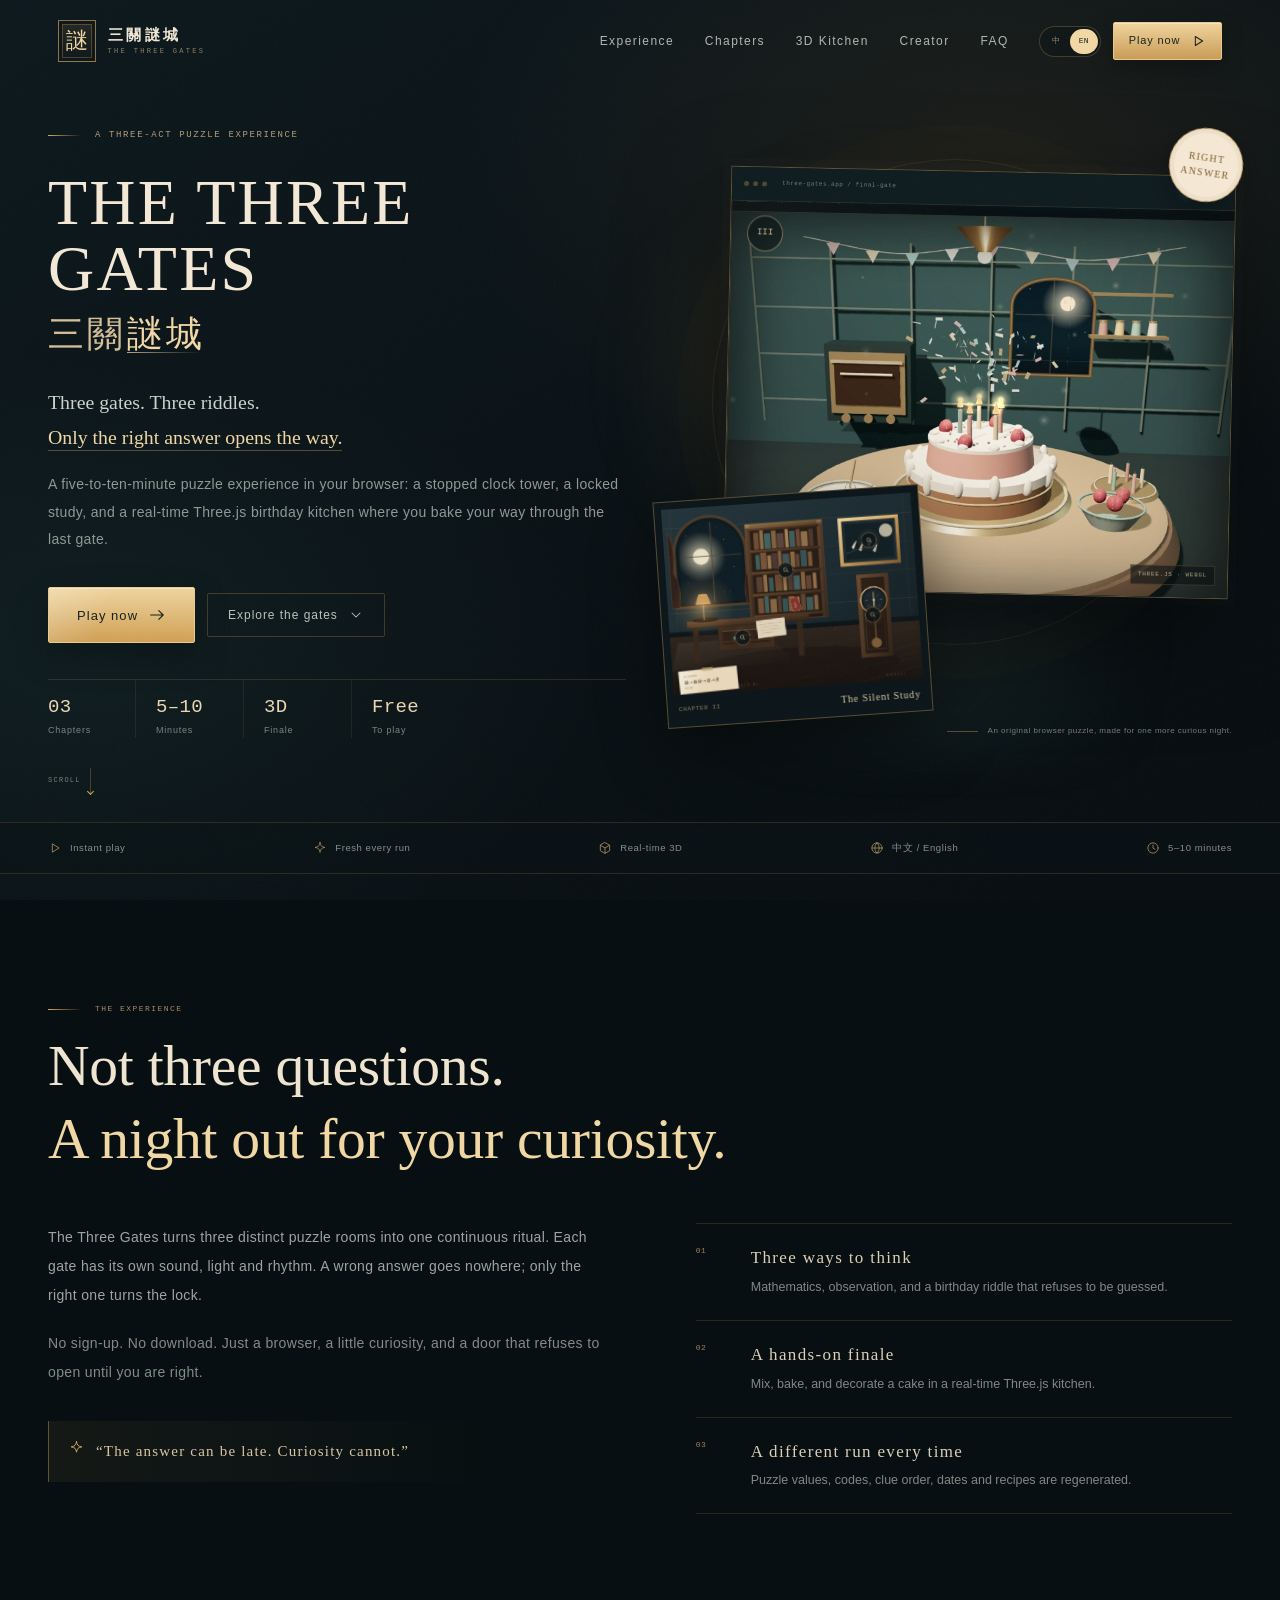
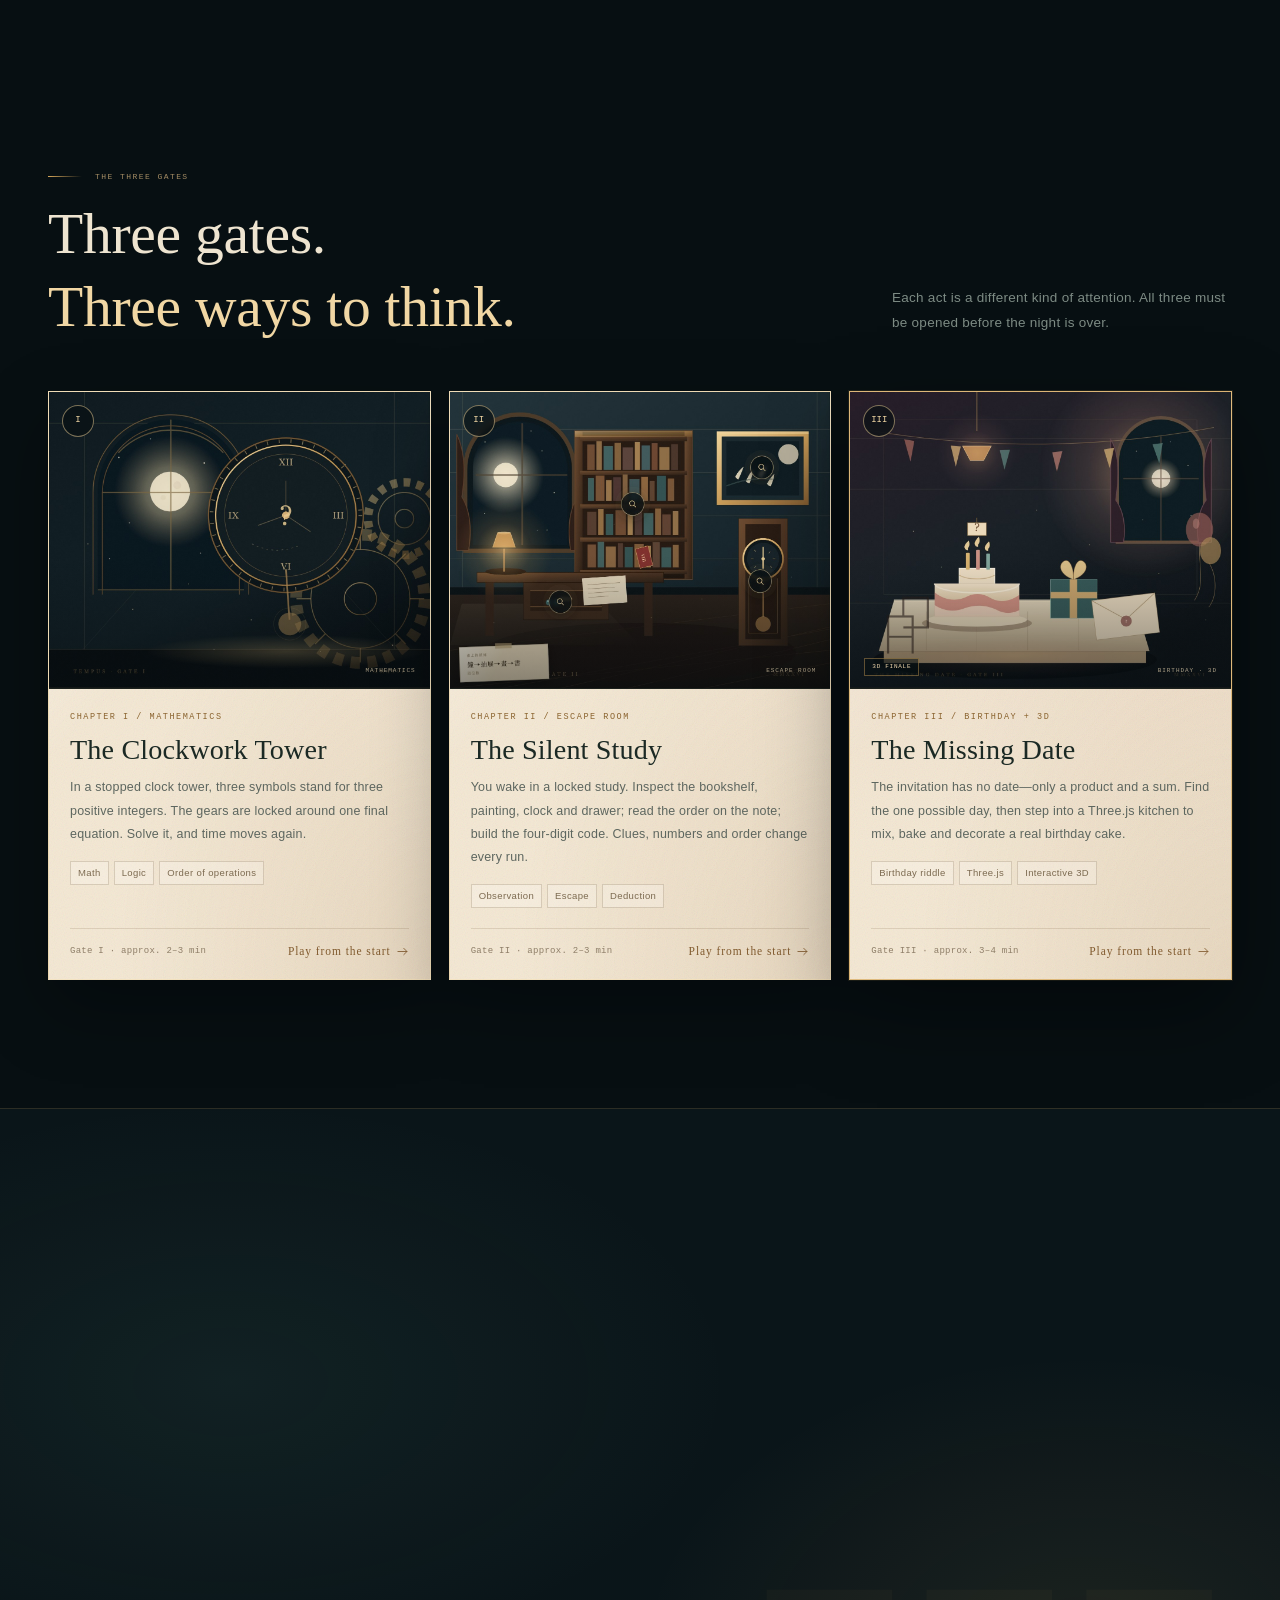
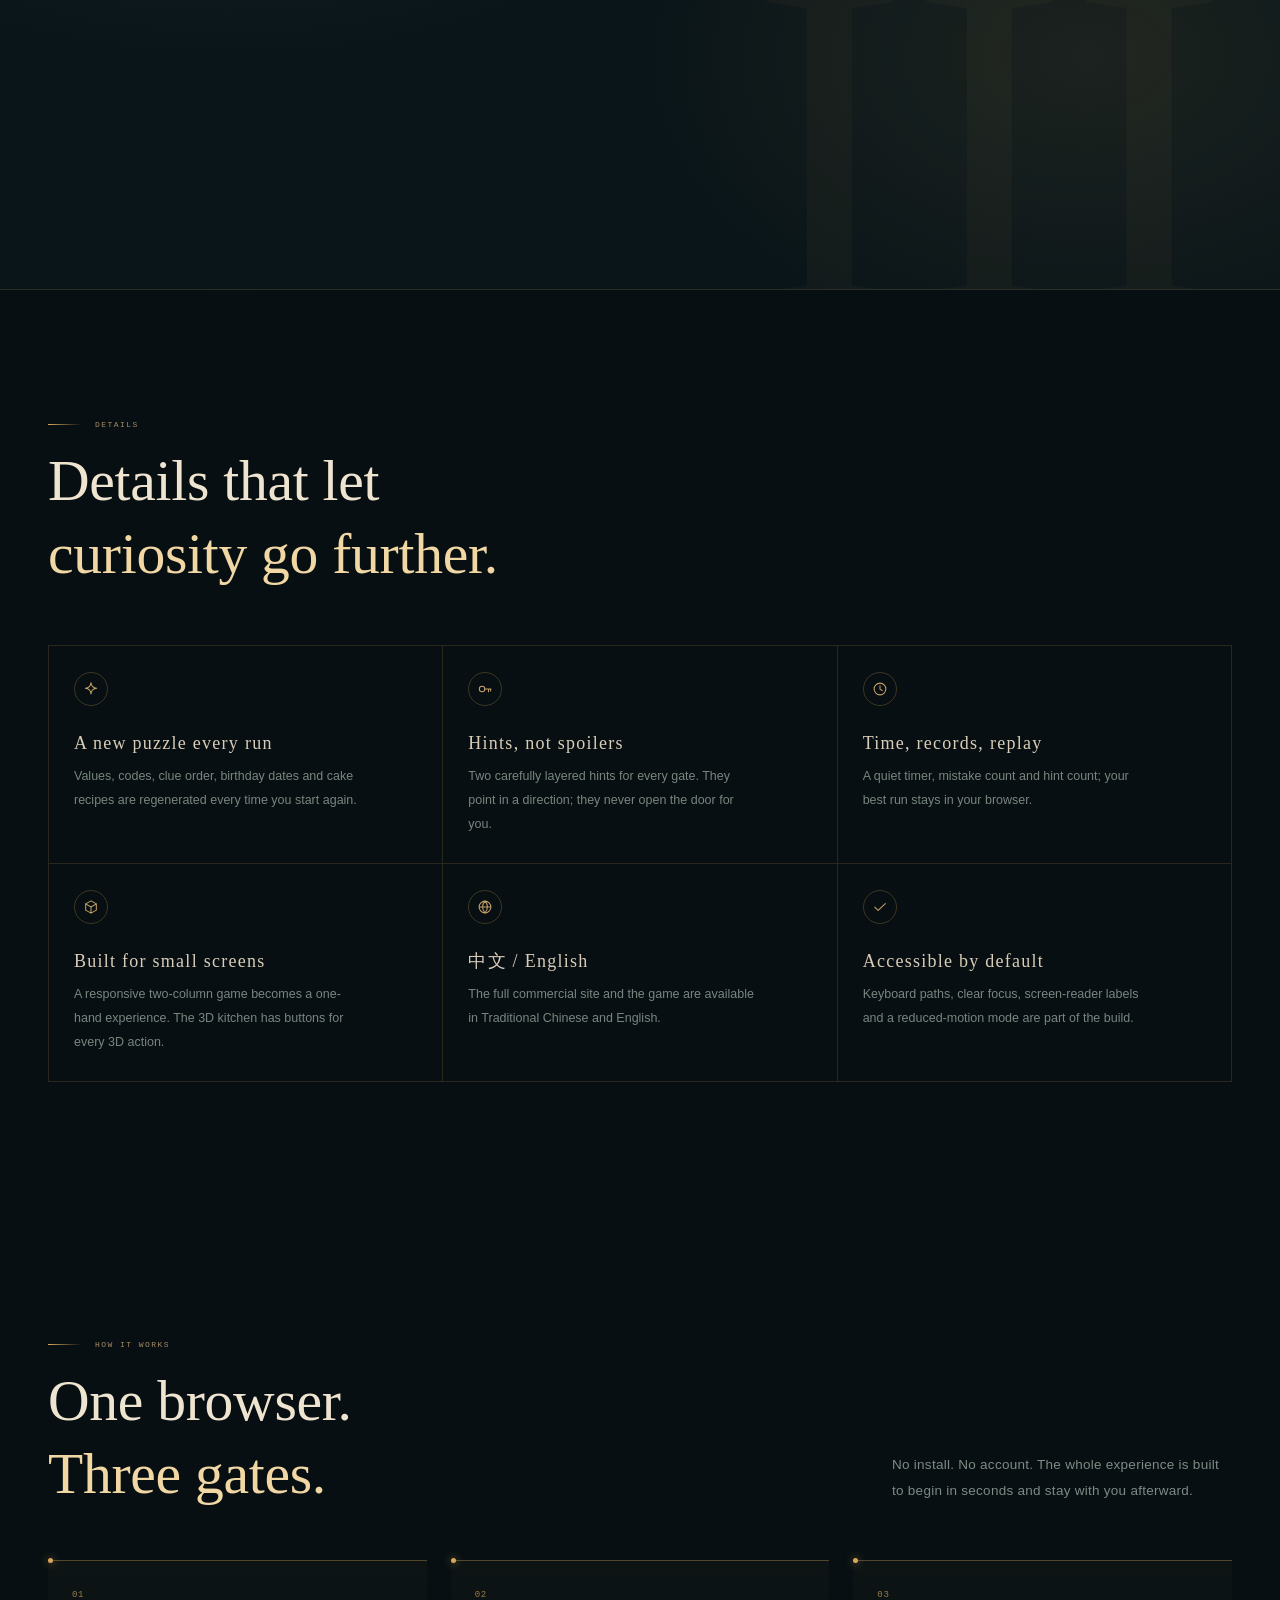
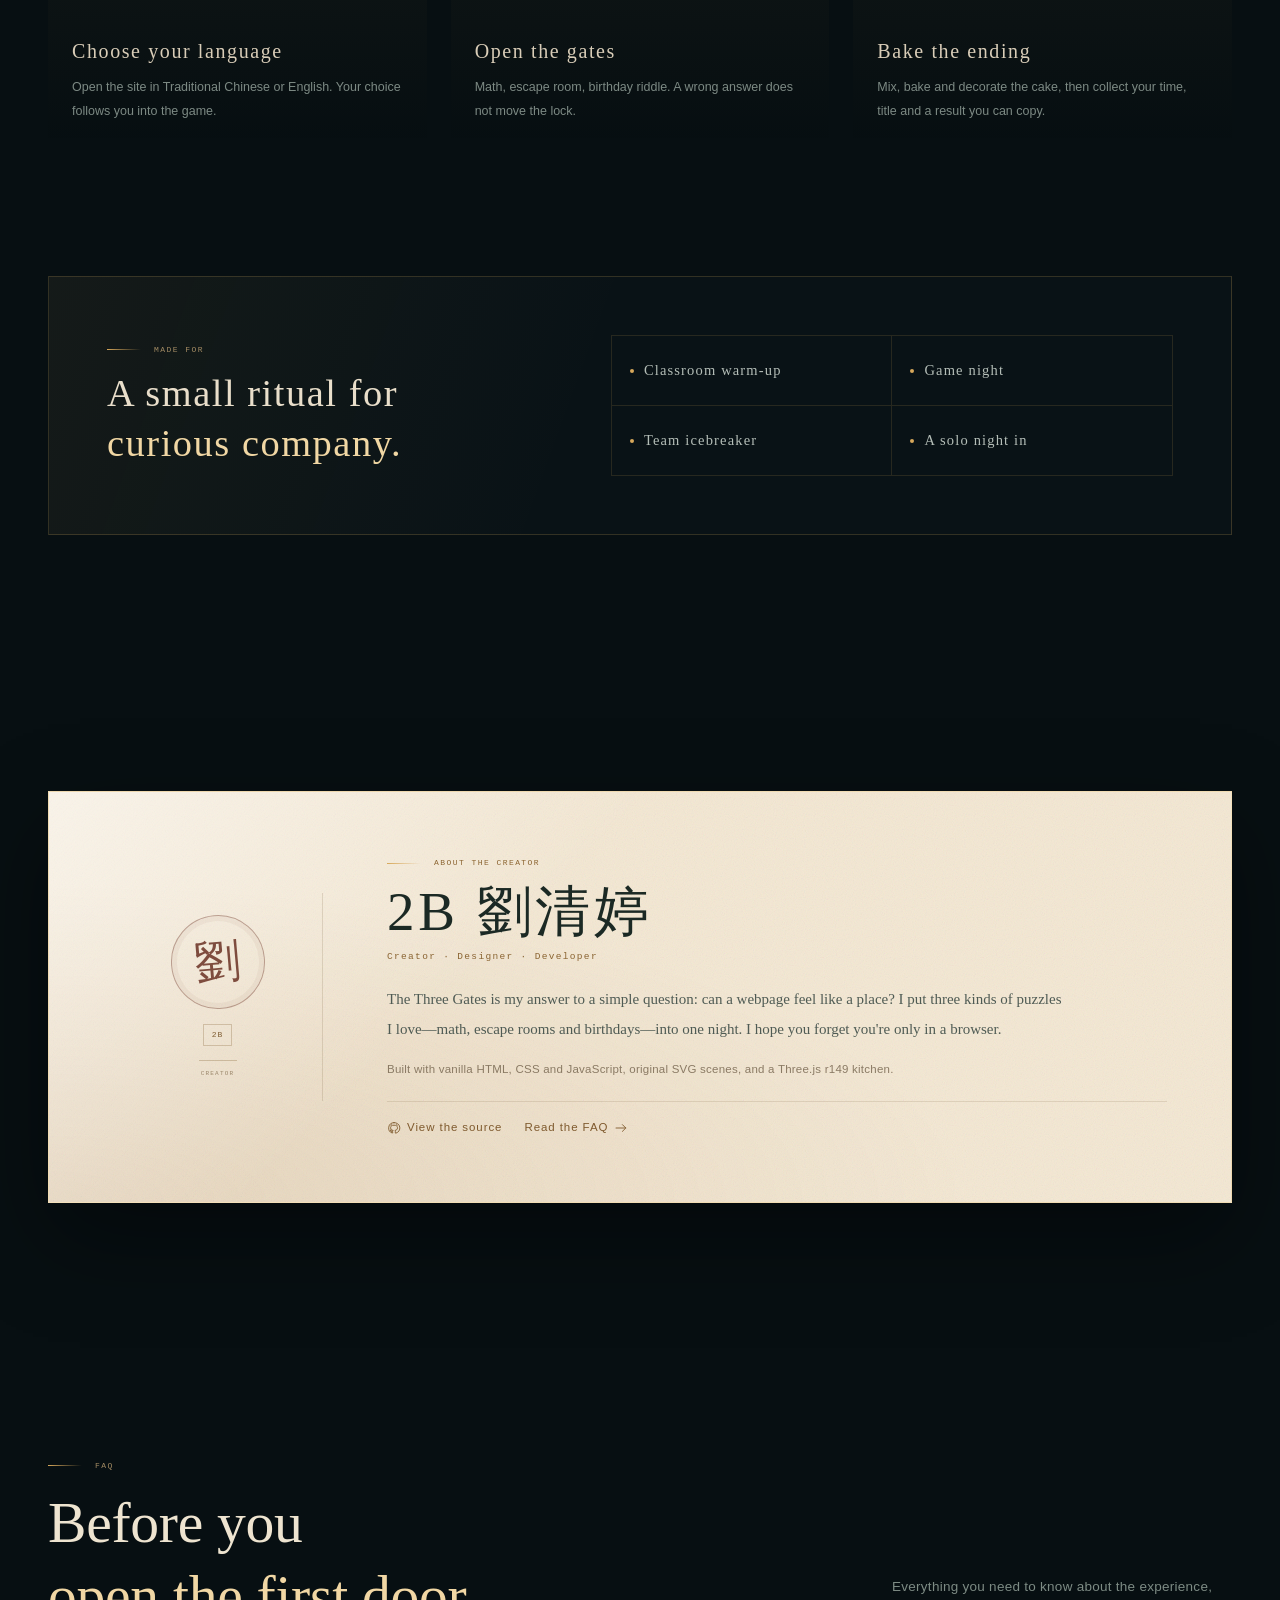
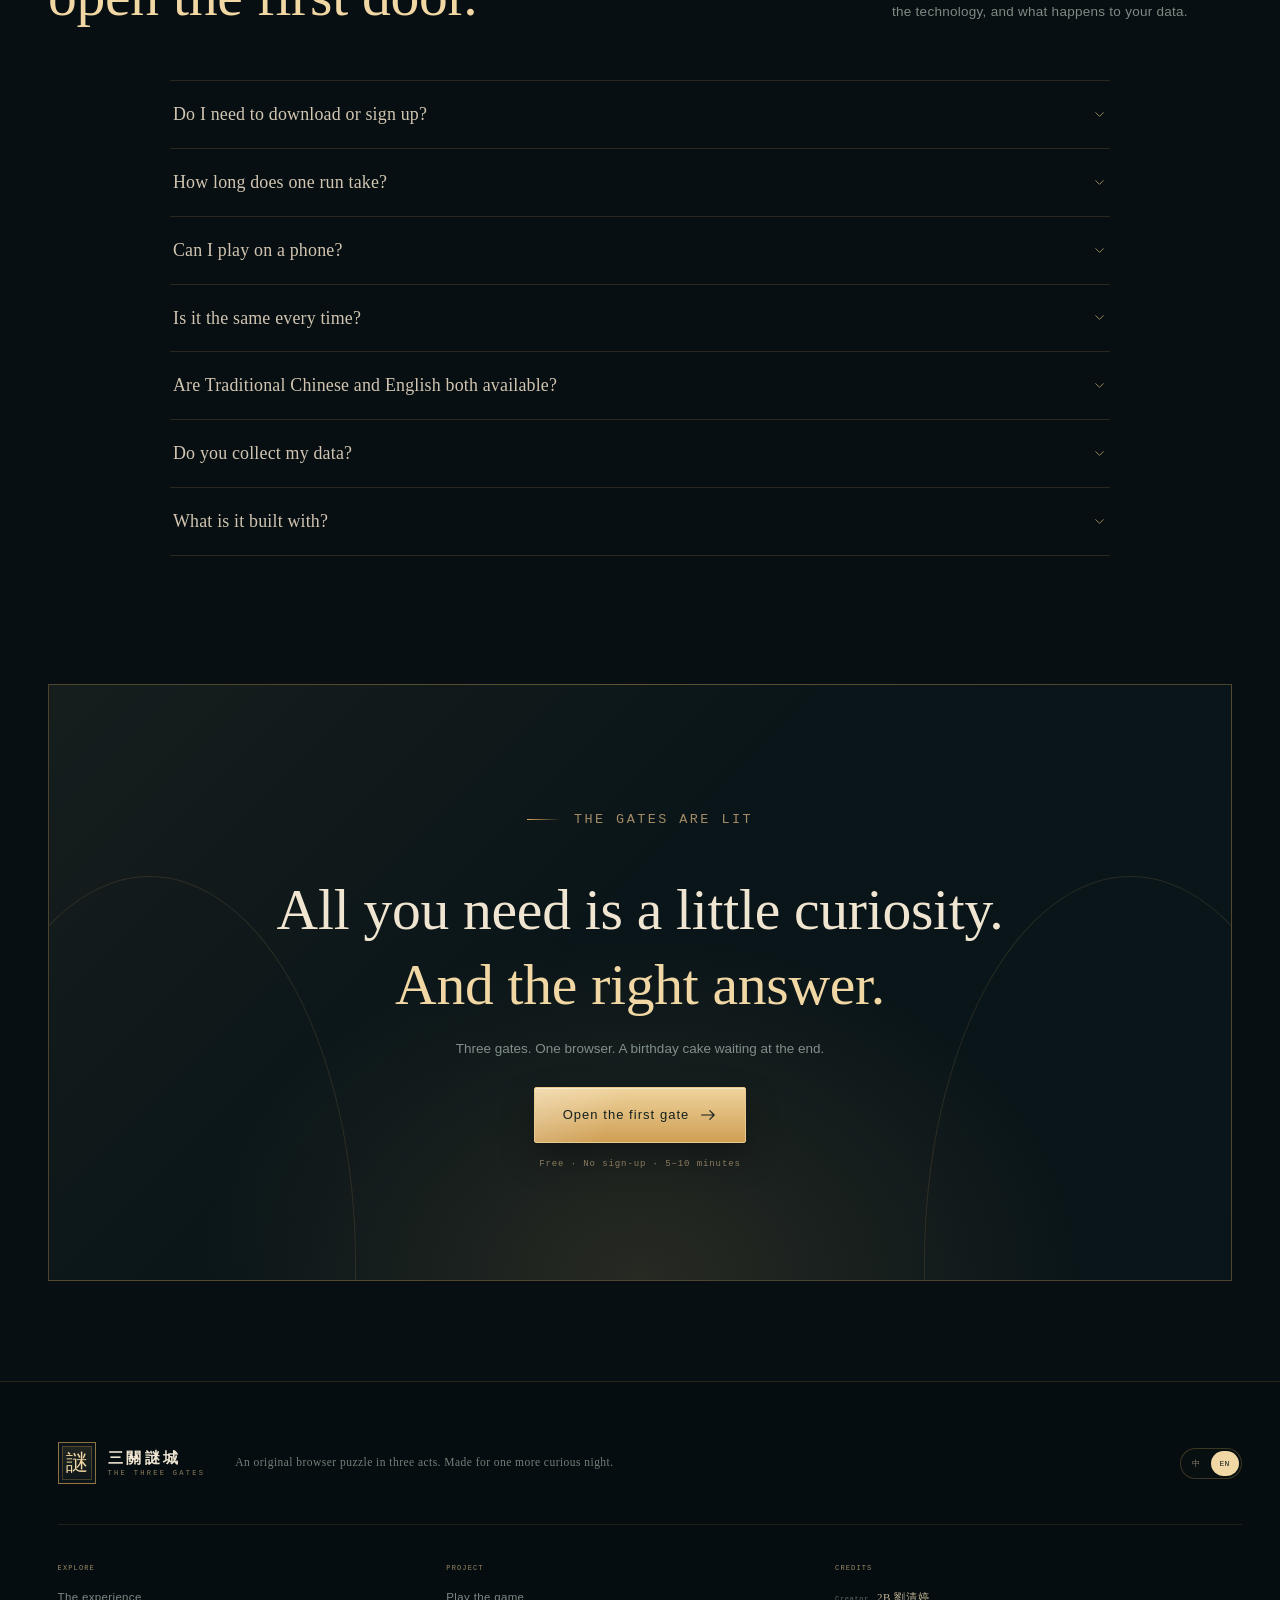
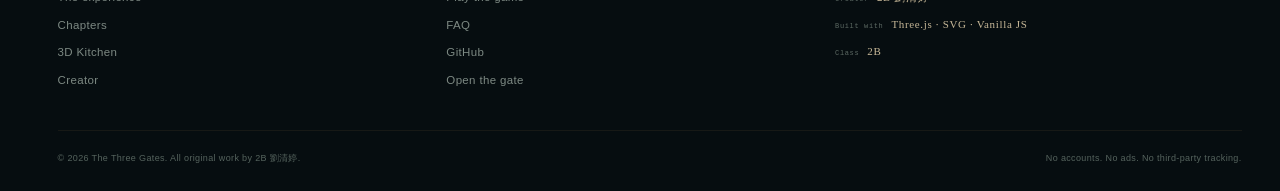
==== commit 3477f302: "Launch bilingual commercial site and preserve the playable game - Add a bilingual Traditional Chines" ====
--- a/index.html
+++ b/index.html
@@ -3,1024 +3,479 @@
 <head>
   <meta charset="UTF-8">
   <meta name="viewport" content="width=device-width, initial-scale=1.0">
-  <meta name="theme-color" content="#081014">
-  <meta name="description" content="三關謎城：數學題、密室逃脫、3D 生日廚房。三道門，三種謎，答對才過關。">
-  <title>三關謎城 · 答對才過關</title>
-  <link rel="icon" href="data:image/svg+xml,%3Csvg xmlns='http://www.w3.org/2000/svg' viewBox='0 0 64 64'%3E%3Crect width='64' height='64' rx='10' fill='%230b1418'/%3E%3Crect x='5' y='5' width='54' height='54' rx='7' fill='none' stroke='%23d7a85b'/%3E%3Ctext x='32' y='44' text-anchor='middle' font-family='serif' font-size='34' fill='%23e8c489'%3E%E8%AC%8E%3C/text%3E%3C/svg%3E">
-  <link rel="stylesheet" href="styles.css">
+  <meta name="theme-color" content="#080f12">
+  <meta name="description" content="三關謎城：一場約 5–10 分鐘的瀏覽器解謎體驗。數學題、密室逃脫、Three.js 3D 生日廚房。三道門，三種謎，答對才過關。">
+  <meta name="author" content="2B 劉清婷">
+  <title>三關謎城 · 三道門，三種謎｜The Three Gates</title>
+
+  <meta property="og:type" content="website">
+  <meta property="og:title" content="三關謎城 · The Three Gates">
+  <meta property="og:description" content="三關沉浸式網頁解謎：數學、密室、Three.js 3D 生日廚房。答對，門才會開。">
+  <meta property="og:image" content="https://s20250051-cpu.github.io/ting123/assets/og-cover.jpg">
+  <meta property="og:url" content="https://s20250051-cpu.github.io/ting123/">
+  <meta property="og:site_name" content="三關謎城 · The Three Gates">
+  <meta name="twitter:card" content="summary_large_image">
+  <meta name="twitter:title" content="三關謎城 · The Three Gates">
+  <meta name="twitter:description" content="A three-act browser puzzle with a real-time Three.js birthday kitchen.">
+  <meta name="twitter:image" content="https://s20250051-cpu.github.io/ting123/assets/og-cover.jpg">
+  <link rel="canonical" href="https://s20250051-cpu.github.io/ting123/">
+  <link rel="alternate" hreflang="zh-Hant" href="https://s20250051-cpu.github.io/ting123/">
+  <link rel="alternate" hreflang="en" href="https://s20250051-cpu.github.io/ting123/?lang=en">
+
+  <link rel="icon" href="data:image/svg+xml,%3Csvg xmlns='http://www.w3.org/2000/svg' viewBox='0 0 64 64'%3E%3Crect width='64' height='64' rx='12' fill='%23081014'/%3E%3Crect x='5' y='5' width='54' height='54' rx='8' fill='none' stroke='%23d7a85b'/%3E%3Ctext x='32' y='45' text-anchor='middle' font-family='serif' font-size='34' fill='%23e8c489'%3E%E8%AC%8E%3C/text%3E%3C/svg%3E">
+  <link rel="stylesheet" href="site.css">
+  <script>document.documentElement.classList.add('js');</script>
+  <script type="application/ld+json">
+  {
+    "@context": "https://schema.org",
+    "@type": "VideoGame",
+    "name": "三關謎城 / The Three Gates",
+    "alternativeName": "The Three Gates",
+    "description": "A three-act browser puzzle: mathematics, escape room and a real-time Three.js birthday kitchen. Only correct answers open the gates.",
+    "genre": ["Puzzle", "Escape room", "Educational game"],
+    "gamePlatform": "Web browser",
+    "applicationCategory": "Game",
+    "operatingSystem": "Any",
+    "isAccessibleForFree": true,
+    "inLanguage": ["zh-Hant", "en"],
+    "author": {
+      "@type": "Person",
+      "name": "2B 劉清婷"
+    },
+    "publisher": {
+      "@type": "Person",
+      "name": "2B 劉清婷"
+    },
+    "url": "https://s20250051-cpu.github.io/ting123/",
+    "image": "https://s20250051-cpu.github.io/ting123/assets/og-cover.jpg"
+  }
+  </script>
 </head>
 <body>
+  <a class="skip-link" href="#main" data-en="Skip to content">跳到主要內容</a>
+  <div class="site-grain" aria-hidden="true"></div>
+
   <svg class="svg-sprite" aria-hidden="true" focusable="false" width="0" height="0">
     <defs>
-      <symbol id="i-gear" viewBox="0 0 24 24">
-        <path d="M9.9 2.8h4.2l.5 2.1 1.4.6 1.8-1.2 3 3-1.2 1.8.6 1.4 2.1.5v4.2l-2.1.5-.6 1.4 1.2 1.8-3 3-1.8-1.2-1.4.6-.5 2.1H9.9l-.5-2.1-1.4-.6-1.8 1.2-3-3 1.2-1.8-.6-1.4L1.7 15V9.9l2.1-.5.6-1.4-1.2-1.8 3-3 1.8 1.2 1.4-.6.5-2.1Z"/>
-        <circle cx="12" cy="12" r="3.5"/>
-      </symbol>
-      <symbol id="i-key" viewBox="0 0 24 24">
-        <circle cx="7.6" cy="12" r="4.1"/>
-        <path d="M11.7 12H21M17.2 12v4.2M20.4 12v3"/>
-      </symbol>
-      <symbol id="i-candle" viewBox="0 0 24 24">
-        <path d="M8.4 10.7h7.2V21H8.4zM8.4 14.3h7.2"/>
-        <path d="M12 3.1c1.5 2.1 2.7 3 2.7 4.8a2.7 2.7 0 1 1-5.4 0c0-1.1.7-2.1 1.6-3.2.4-.5.8-1 1.1-1.6Z"/>
-      </symbol>
-      <symbol id="i-book" viewBox="0 0 24 24">
-        <path d="M4 5.6A2.6 2.6 0 0 1 6.6 3H20v18H6.6A2.6 2.6 0 0 1 4 18.4z"/>
-        <path d="M4 18.4A2.6 2.6 0 0 1 6.6 15.8H20M8.5 7.3h7"/>
-      </symbol>
-      <symbol id="i-frame" viewBox="0 0 24 24">
-        <rect x="3.5" y="4.5" width="17" height="15" rx=".7"/>
-        <rect x="6" y="7" width="12" height="10" rx=".3"/>
-        <path d="m7 16 3.5-4.4 2.4 2.8 2.1-2.5L18 16"/>
-      </symbol>
-      <symbol id="i-clock" viewBox="0 0 24 24">
-        <circle cx="12" cy="12" r="8.6"/>
-        <path d="M12 7.1V12l3.2 2"/>
-      </symbol>
-      <symbol id="i-drawer" viewBox="0 0 24 24">
-        <rect x="3.5" y="6.5" width="17" height="13" rx="1"/>
-        <path d="M3.5 11.2h17M9 14.7h6"/>
-      </symbol>
-      <symbol id="i-search" viewBox="0 0 24 24">
-        <circle cx="10.4" cy="10.4" r="6.4"/>
-        <path d="m15.2 15.2 5.1 5.1"/>
-      </symbol>
-      <symbol id="i-check" viewBox="0 0 24 24">
-        <path d="m4.2 12.2 5 5L20 6.8"/>
-      </symbol>
-      <symbol id="i-lock" viewBox="0 0 24 24">
-        <rect x="4.8" y="10" width="14.4" height="10.2" rx="2"/>
-        <path d="M8 10V7.3a4 4 0 0 1 8 0V10M12 14.2v2.2"/>
-      </symbol>
-      <symbol id="i-volume" viewBox="0 0 24 24">
-        <path d="M4 9.2h3.4L12 5.3v13.4l-4.6-3.9H4z"/>
-        <path d="M15.5 8.6a5 5 0 0 1 0 6.8M18.4 6.2a8.7 8.7 0 0 1 0 11.6"/>
-      </symbol>
-      <symbol id="i-volume-off" viewBox="0 0 24 24">
-        <path d="M4 9.2h3.4L12 5.3v13.4l-4.6-3.9H4z"/>
-        <path d="m16 9.4 5 5M21 9.4l-5 5"/>
-      </symbol>
-      <symbol id="i-arrow" viewBox="0 0 24 24">
-        <path d="M3.5 12h16.7M14.4 6.2 20.2 12l-5.8 5.8"/>
-      </symbol>
-      <symbol id="i-restart" viewBox="0 0 24 24">
-        <path d="M4.2 9.1A8.2 8.2 0 1 1 4 14.8M4.2 4.2v5.3h5.3"/>
-      </symbol>
-      <symbol id="i-share" viewBox="0 0 24 24">
-        <circle cx="6" cy="12" r="2.6"/><circle cx="18" cy="5.8" r="2.6"/><circle cx="18" cy="18.2" r="2.6"/>
-        <path d="m8.4 10.8 7.2-3.7M8.4 13.2l7.2 3.7"/>
-      </symbol>
-      <symbol id="i-sparkle" viewBox="0 0 24 24">
-        <path d="M12 2.5c.5 5.4 3.1 8 8.5 8.5-5.4.5-8 3.1-8.5 8.5-.5-5.4-3.1-8-8.5-8.5 5.4-.5 8-3.1 8.5-8.5Z"/>
-      </symbol>
-      <symbol id="i-calendar" viewBox="0 0 24 24">
-        <rect x="3.5" y="5.5" width="17" height="15" rx="1.4"/>
-        <path d="M3.5 10h17M8 3v5M16 3v5"/>
-      </symbol>
-      <symbol id="i-quote" viewBox="0 0 24 24">
-        <path d="M3.6 13.8c0-4 2.2-7 6.4-8.8M13.2 13.8c0-4 2.2-7 6.4-8.8M3.6 13.8h4.2v6.6H3.6zM13.2 13.8h4.2v6.6h-4.2z"/>
-      </symbol>
-      <symbol id="i-close" viewBox="0 0 24 24">
-        <path d="m5.5 5.5 13 13M18.5 5.5l-13 13"/>
-      </symbol>
-      <symbol id="i-cake" viewBox="0 0 24 24">
-        <path d="M3.8 20.2h16.4M5.2 20.2v-5.1c0-1.2 1-2.1 2.1-2.1h9.4c1.2 0 2.1.9 2.1 2.1v5.1"/>
-        <path d="M5.2 16.1c1.4.9 2.7.9 4.1 0 1.4-.9 2.8-.9 4.2 0 1.3.9 2.6.9 4 .1M12 12.8V7.2M12 7.2c1.3-1.4 2.6-.5 2.6.8 0 1.2-1.2 1.9-2.6 2.4-1.4-.5-2.6-1.2-2.6-2.4 0-1.3 1.3-2.2 2.6-.8Z"/>
-      </symbol>
+      <symbol id="s-arrow" viewBox="0 0 24 24"><path d="M3.5 12h16.7M14.4 6.2 20.2 12l-5.8 5.8"/></symbol>
+      <symbol id="s-play" viewBox="0 0 24 24"><path d="M8 5.2 19 12 8 18.8Z"/></symbol>
+      <symbol id="s-sparkle" viewBox="0 0 24 24"><path d="M12 2.5c.5 5.4 3.1 8 8.5 8.5-5.4.5-8 3.1-8.5 8.5-.5-5.4-3.1-8-8.5-8.5 5.4-.5 8-3.1 8.5-8.5Z"/></symbol>
+      <symbol id="s-check" viewBox="0 0 24 24"><path d="m4.2 12.2 5 5L20 6.8"/></symbol>
+      <symbol id="s-cube" viewBox="0 0 24 24"><path d="m12 2.8 8 4.5v9.4l-8 4.5-8-4.5V7.3zM4 7.3l8 4.6 8-4.6M12 11.9V21"/></symbol>
+      <symbol id="s-clock" viewBox="0 0 24 24"><circle cx="12" cy="12" r="8.8"/><path d="M12 7v5.2l3.4 2"/></symbol>
+      <symbol id="s-book" viewBox="0 0 24 24"><path d="M4 5.6A2.6 2.6 0 0 1 6.6 3H20v18H6.6A2.6 2.6 0 0 1 4 18.4zM4 18.4A2.6 2.6 0 0 1 6.6 15.8H20"/></symbol>
+      <symbol id="s-cake" viewBox="0 0 24 24"><path d="M3.8 20.2h16.4M5.2 20.2v-5.1c0-1.2 1-2.1 2.1-2.1h9.4c1.2 0 2.1.9 2.1 2.1v5.1M5.2 16.1c1.4.9 2.7.9 4.1 0 1.4-.9 2.8-.9 4.2 0 1.3.9 2.6.9 4 .1M12 12.8V7.2M12 7.2c1.3-1.4 2.6-.5 2.6.8 0 1.2-1.2 1.9-2.6 2.4-1.4-.5-2.6-1.2-2.6-2.4 0-1.3 1.3-2.2 2.6-.8Z"/></symbol>
+      <symbol id="s-lock" viewBox="0 0 24 24"><rect x="4.8" y="10" width="14.4" height="10.2" rx="2"/><path d="M8 10V7.3a4 4 0 0 1 8 0V10M12 14.2v2.2"/></symbol>
+      <symbol id="s-globe" viewBox="0 0 24 24"><circle cx="12" cy="12" r="8.8"/><path d="M3.4 12h17.2M12 3.2c2.4 2.4 3.6 5.4 3.6 8.8s-1.2 6.4-3.6 8.8c-2.4-2.4-3.6-5.4-3.6-8.8S9.6 5.6 12 3.2Z"/></symbol>
+      <symbol id="s-menu" viewBox="0 0 24 24"><path d="M4 7h16M4 12h16M4 17h16"/></symbol>
+      <symbol id="s-close" viewBox="0 0 24 24"><path d="m5.5 5.5 13 13M18.5 5.5l-13 13"/></symbol>
+      <symbol id="s-github" viewBox="0 0 24 24"><path d="M12 2.8a9.2 9.2 0 0 0-2.9 17.9c.5.1.6-.2.6-.5v-1.8c-2.6.5-3.1-1.1-3.1-1.1-.4-1-1-1.3-1-1.3-.8-.6.1-.6.1-.6.9.1 1.5 1 1.5 1 .8 1.4 2.2 1 2.7.8.1-.6.3-1 .6-1.2-2.1-.2-4.3-1-4.3-4.5 0-1 .3-1.8 1-2.5-.1-.2-.4-1.2.1-2.5 0 0 .8-.2 2.5 1a8.7 8.7 0 0 1 4.6 0c1.8-1.2 2.5-1 2.5-1 .5 1.3.2 2.3.1 2.5.6.7 1 1.5 1 2.5 0 3.5-2.2 4.3-4.3 4.5.3.3.6.9.6 1.8v2.6c0 .3.2.6.7.5A9.2 9.2 0 0 0 12 2.8Z"/></symbol>
+      <symbol id="s-key" viewBox="0 0 24 24"><circle cx="7.6" cy="12" r="4.1"/><path d="M11.7 12H21M17.2 12v4.2M20.4 12v3"/></symbol>
+      <symbol id="s-chevron" viewBox="0 0 24 24"><path d="m6 9 6 6 6-6"/></symbol>
     </defs>
   </svg>
 
-  <div class="page-noise" aria-hidden="true"></div>
-  <div class="page-glow" aria-hidden="true"></div>
-
-  <header class="topbar">
-    <button class="brand" id="brand-btn" type="button">
-      <span class="brand-seal" aria-hidden="true">謎</span>
-      <span class="brand-word">
-        <span class="brand-cn">三關謎城</span>
-        <span class="brand-en">THE THREE GATES</span>
+  <header class="site-header" id="site-header">
+    <a class="site-brand" href="#top" aria-label="三關謎城 · The Three Gates">
+      <span class="site-seal" aria-hidden="true">謎</span>
+      <span class="site-brand-text">
+        <strong>三關謎城</strong>
+        <small>THE THREE GATES</small>
       </span>
-      <span class="sr-only">回到城門</span>
-    </button>
-    <div class="topbar-actions">
-      <span class="topbar-note" id="topbar-note">一場合乎好奇心的夜遊</span>
-      <button class="icon-btn" id="sound-btn" type="button" aria-pressed="true" aria-label="關閉音效" title="關閉音效">
-        <svg class="icon icon--volume"><use href="#i-volume"></use></svg>
-        <svg class="icon icon--muted"><use href="#i-volume-off"></use></svg>
-      </button>
-      <button class="text-btn" id="restart-btn" type="button" aria-label="重新開始" title="重新開始" hidden>
-        <svg class="icon"><use href="#i-restart"></use></svg>
-        <span>重新開始</span>
+    </a>
+
+    <nav class="site-nav" id="site-nav" aria-label="Main navigation / 主要導覽">
+      <a href="#experience" data-en="Experience">體驗</a>
+      <a href="#chapters" data-en="Chapters">關卡</a>
+      <a href="#kitchen" data-en="3D Kitchen">3D 廚房</a>
+      <a href="#creator" data-en="Creator">創作理念</a>
+      <a href="#faq" data-en="FAQ">常見問題</a>
+      <a class="nav-play" href="play.html?lang=zh-Hant" data-play-link data-en="Play now">立即遊玩</a>
+    </nav>
+
+    <div class="site-actions">
+      <div class="lang-switch" role="group" aria-label="Language / 語言">
+        <button type="button" data-lang="zh" aria-pressed="true">中</button>
+        <button type="button" data-lang="en" aria-pressed="false">EN</button>
+      </div>
+      <a class="btn btn-play" href="play.html?lang=zh-Hant" data-play-link>
+        <span data-en="Play now">立即遊玩</span>
+        <svg class="icon"><use href="#s-play"></use></svg>
+      </a>
+      <button class="nav-toggle" id="nav-toggle" type="button" aria-expanded="false" aria-controls="site-nav" aria-label="開啟選單 / Open menu">
+        <svg class="icon icon-menu"><use href="#s-menu"></use></svg>
+        <svg class="icon icon-close"><use href="#s-close"></use></svg>
       </button>
     </div>
   </header>
 
-  <main class="app" id="app">
-    <!-- ───────────────────────────── 城門 ───────────────────────────── -->
-    <section class="screen screen--landing" id="screen-landing">
-      <div class="landing-copy">
-        <p class="kicker"><span class="kicker-line" aria-hidden="true"></span>三關解謎 · 答對才過關</p>
+  <main id="main">
+    <section class="hero" id="top">
+      <div class="hero-copy">
+        <p class="eyebrow eyebrow--hero"><span class="rule"></span><span data-en="A THREE-ACT PUZZLE EXPERIENCE">三關沉浸式解謎 · 網頁即玩</span></p>
         <h1 class="hero-title">
           <span class="hero-title-cn">三關<span class="hero-title-accent">謎城</span></span>
-          <span class="hero-title-en" aria-hidden="true">THE THREE GATES</span>
+          <span class="hero-title-en">THE THREE GATES</span>
         </h1>
-        <p class="hero-lede">
-          三道門，三種謎。<br>
-          走進鐘樓、無聲書房，與一場沒有日期的生日。<br>
-          <em>答對，門才會開。</em>
-        </p>
+        <p class="hero-lede" data-en-html="Three gates. Three riddles.<br><em>Only the right answer opens the way.</em>">三道門，三種謎。<br><em>答對，門才會開。</em></p>
+        <p class="hero-body" data-en="A five-to-ten-minute puzzle experience in your browser: a stopped clock tower, a locked study, and a real-time Three.js birthday kitchen where you bake your way through the last gate.">一場約五到十分鐘的瀏覽器解謎體驗：走進停擺的鐘樓、上鎖的書房，最後在 Three.js 即時烘焙的生日廚房裡，親手完成第三道門。</p>
         <div class="hero-actions">
-          <button class="btn btn--primary btn--large" id="start-btn" type="button">
-            <span>推開第一道門</span>
-            <svg class="icon"><use href="#i-arrow"></use></svg>
-          </button>
-          <div class="hero-meta">
-            <span>3 道關卡 · 每局重新出題</span>
-            <span id="best-record">尚未留下通關紀錄</span>
-          </div>
-        </div>
-        <ol class="level-chips" aria-label="三道關卡">
-          <li><span class="chip-numeral">I</span><span>數學題</span><small>齒輪鐘樓</small></li>
-          <li><span class="chip-numeral">II</span><span>密室逃脫</span><small>無聲書房</small></li>
-          <li><span class="chip-numeral">III</span><span>生日謎題</span><small>3D 生日廚房</small></li>
-        </ol>
-      </div>
-
-      <div class="gateway" aria-hidden="true">
-        <div class="gateway-halo"></div>
-        <div class="gate gateway--1">
-          <span class="gate-arch"></span>
-          <span class="gate-numeral">I</span>
-          <span class="gate-keyhole"></span>
-          <span class="gate-label">MATHEMATICS</span>
-        </div>
-        <div class="gate gateway--2">
-          <span class="gate-arch"></span>
-          <span class="gate-numeral">II</span>
-          <span class="gate-keyhole"></span>
-          <span class="gate-label">ESCAPE</span>
-          <span class="gate-light"></span>
-        </div>
-        <div class="gate gateway--3">
-          <span class="gate-arch"></span>
-          <span class="gate-numeral">III</span>
-          <span class="gate-keyhole"></span>
-          <span class="gate-label">BIRTHDAY</span>
-        </div>
-        <span class="floating-glyph floating-glyph--a">×</span>
-        <span class="floating-glyph floating-glyph--b">?</span>
-        <span class="gateway-shadow"></span>
-      </div>
-
-      <footer class="landing-footer">
-        <span>謎城開放時間 · 任何你想動腦的時刻</span>
-        <span class="footer-dot" aria-hidden="true"></span>
-        <span>耳機效果更佳</span>
-      </footer>
-    </section>
-
-    <!-- ───────────────────────────── 遊戲 ───────────────────────────── -->
-    <section class="screen screen--game" id="screen-game" data-level="1" hidden>
-      <div class="gamebar">
-        <ol class="stepper" id="stepper" aria-label="通關進度">
-          <li class="step is-current" data-step="1" aria-current="step">
-            <span class="step-dot">I</span>
-            <span class="step-text"><b>數學題</b><small>齒輪鐘樓</small></span>
-          </li>
-          <li class="step" data-step="2">
-            <span class="step-dot">II</span>
-            <span class="step-text"><b>密室逃脫</b><small>無聲書房</small></span>
-          </li>
-          <li class="step" data-step="3">
-            <span class="step-dot">III</span>
-            <span class="step-text"><b>生日謎題</b><small>缺席的日期</small></span>
-          </li>
-        </ol>
-        <div class="game-meta">
-          <span class="game-clock"><span>用時</span><time id="timer" datetime="PT0S">00:00</time></span>
-          <span class="game-lock"><svg class="icon"><use href="#i-lock"></use></svg><span id="lock-count">1 / 3</span></span>
-        </div>
-      </div>
-
-      <!-- 第一關 -->
-      <article class="level level--math" id="level-1">
-        <div class="level-scene scene--math">
-          <div class="scene-frame">
-            <svg class="scene-svg" viewBox="0 0 900 700" role="img" aria-label="深夜的鐘樓，巨大的齒輪與停擺的鐘面在月光下泛著銅光">
-              <defs>
-                <linearGradient id="towerWall" x1="0" y1="0" x2="0.8" y2="1">
-                  <stop offset="0" stop-color="#0c181d"/>
-                  <stop offset="0.6" stop-color="#101e24"/>
-                  <stop offset="1" stop-color="#070d10"/>
-                </linearGradient>
-                <radialGradient id="towerMoon" cx=".5" cy=".5" r=".5">
-                  <stop offset="0" stop-color="#f4e7c3" stop-opacity=".95"/>
-                  <stop offset=".45" stop-color="#cfbd94" stop-opacity=".7"/>
-                  <stop offset="1" stop-color="#9b8b68" stop-opacity="0"/>
-                </radialGradient>
-                <linearGradient id="towerBrass" x1="0" y1="0" x2="1" y2="1">
-                  <stop offset="0" stop-color="#f4d79d"/>
-                  <stop offset=".45" stop-color="#c99a52"/>
-                  <stop offset="1" stop-color="#77522a"/>
-                </linearGradient>
-                <radialGradient id="towerGlow" cx=".5" cy=".5" r=".5">
-                  <stop offset="0" stop-color="#e7c582" stop-opacity=".3"/>
-                  <stop offset="1" stop-color="#e7c582" stop-opacity="0"/>
-                </radialGradient>
-                <clipPath id="towerWindowClip">
-                  <path d="M115 470V238a173 173 0 0 1 346 0v232Z"/>
-                </clipPath>
-                <filter id="towerBlur" x="-50%" y="-50%" width="200%" height="200%">
-                  <feGaussianBlur stdDeviation="12"/>
-                </filter>
-              </defs>
-              <rect width="900" height="700" fill="url(#towerWall)"/>
-              <g opacity=".2" stroke="#d8b273" stroke-width="1" fill="none">
-                <path d="M0 74h900M0 620h900M84 0v700M816 0v700"/>
-                <path d="M0 700 205 470M900 700 695 470" opacity=".5"/>
-              </g>
-              <rect x="0" y="610" width="900" height="90" fill="#060b0e"/>
-              <path d="M0 610h900" stroke="#a98046" stroke-opacity=".3"/>
-
-              <g clip-path="url(#towerWindowClip)">
-                <rect x="100" y="50" width="380" height="430" fill="#07151d"/>
-                <circle cx="286" cy="236" r="132" fill="url(#towerMoon)" opacity=".62"/>
-                <circle cx="286" cy="236" r="47" fill="#f4e9ce" opacity=".87"/>
-                <circle cx="303" cy="221" r="9" fill="#d8cbb0" opacity=".55"/>
-                <circle cx="270" cy="250" r="6" fill="#d8cbb0" opacity=".4"/>
-                <g fill="#f4e9ce">
-                  <circle cx="165" cy="155" r="1.6" opacity=".8"/><circle cx="190" cy="310" r="1.2" opacity=".55"/>
-                  <circle cx="367" cy="168" r="1.8" opacity=".75"/><circle cx="412" cy="272" r="1.3" opacity=".5"/>
-                  <circle cx="143" cy="395" r="1.1" opacity=".6"/><circle cx="358" cy="382" r="1.5" opacity=".45"/>
-                  <circle cx="240" cy="111" r="1.2" opacity=".6"/><circle cx="426" cy="118" r="1" opacity=".5"/>
-                </g>
-                <g stroke="#7e673f" stroke-width="3" opacity=".65">
-                  <path d="M288 65v405M125 238h327"/>
-                  <path d="M164 144a170 170 0 0 1 248 0" fill="none"/>
-                </g>
-                <path d="M115 470h346" stroke="#b58a4d" stroke-width="5" opacity=".4"/>
-              </g>
-              <path d="M104 480V238a184 184 0 0 1 368 0v242" fill="none" stroke="#8d6a3a" stroke-width="2" opacity=".7"/>
-              <path d="M126 480V242a162 162 0 0 1 324 0v238" fill="none" stroke="#5a452a" stroke-width="2"/>
-
-              <g opacity=".9">
-                <g fill="none" stroke="url(#towerBrass)" stroke-width="3">
-                  <circle cx="736" cy="490" r="152" stroke-width="28" stroke-dasharray="22 18" opacity=".34"/>
-                  <circle cx="736" cy="490" r="117" stroke-width="2" opacity=".55"/>
-                  <circle cx="736" cy="490" r="38" stroke-width="2" opacity=".7"/>
-                  <path d="M736 373v-34M736 607v34M619 490h-34M853 490h34M653 407l-24-24M819 573l24 24M819 407l24-24M653 573l-24 24" opacity=".5"/>
-                  <animateTransform attributeName="transform" type="rotate" from="0 736 490" to="360 736 490" dur="80s" repeatCount="indefinite"/>
-                </g>
-                <g fill="none" stroke="url(#towerBrass)" stroke-width="2.4" opacity=".45">
-                  <circle cx="840" cy="300" r="86" stroke-width="20" stroke-dasharray="16 15"/>
-                  <circle cx="840" cy="300" r="62"/>
-                  <circle cx="840" cy="300" r="22"/>
-                  <animateTransform attributeName="transform" type="rotate" from="360 840 300" to="0 840 300" dur="55s" repeatCount="indefinite"/>
-                </g>
-              </g>
-
-              <g>
-                <circle cx="560" cy="292" r="183" fill="#0a1418" stroke="#74552f" stroke-width="3"/>
-                <circle cx="560" cy="292" r="166" fill="#101b20" stroke="url(#towerBrass)" stroke-width="3"/>
-                <circle cx="560" cy="292" r="145" fill="none" stroke="#b98e51" stroke-width="1" opacity=".5"/>
-                <circle cx="560" cy="292" r="176" fill="none" stroke="#d8b273" stroke-width="9" stroke-dasharray="2 26" opacity=".55"/>
-                <g fill="#d9bd8b" font-family="Georgia, serif" font-size="23" text-anchor="middle" opacity=".8">
-                  <text x="560" y="174">XII</text>
-                  <text x="684" y="300">III</text>
-                  <text x="560" y="421">VI</text>
-                  <text x="436" y="300">IX</text>
-                </g>
-                <g stroke="#d3ad72" stroke-width="2" opacity=".35">
-                  <path d="M560 292V210M560 292l58 39M560 292l-66 24"/>
-                </g>
-                <circle cx="560" cy="292" r="9" fill="#d3ad72"/>
-                <text x="560" y="315" text-anchor="middle" fill="#e7c98f" font-family="Georgia, 'Songti TC', serif" font-size="66" opacity=".85">?</text>
-                <path d="M480 360c35 18 70 20 113 4" fill="none" stroke="#e7c98f" stroke-width="1" stroke-dasharray="4 8" opacity=".5"/>
-              </g>
-
-              <g opacity=".75">
-                <path d="M560 420v120" stroke="#b68c53" stroke-width="4"/>
-                <circle cx="560" cy="550" r="27" fill="#c69a5a" opacity=".65"/>
-                <circle cx="560" cy="550" r="38" fill="none" stroke="#c69a5a" opacity=".25"/>
-                <animateTransform attributeName="transform" type="rotate" values="-4 560 420;4 560 420;-4 560 420" dur="5.5s" repeatCount="indefinite"/>
-              </g>
-
-              <ellipse cx="560" cy="615" rx="330" ry="40" fill="url(#towerGlow)"/>
-              <g fill="#f1d9a7" opacity=".6" class="dust-motes">
-                <circle cx="198" cy="515" r="1.5"/><circle cx="330" cy="455" r="1"/><circle cx="478" cy="540" r="1.3"/>
-                <circle cx="700" cy="172" r="1"/><circle cx="812" cy="600" r="1.4"/><circle cx="642" cy="615" r="1"/>
-                <circle cx="390" cy="610" r=".9"/><circle cx="92" cy="360" r="1.2"/>
-              </g>
-              <text x="58" y="666" fill="#b28b54" font-family="Georgia, serif" font-size="12" letter-spacing="5" opacity=".65">TEMPUS · GATE I</text>
-              <text x="842" y="666" fill="#b28b54" font-family="Georgia, serif" font-size="12" letter-spacing="4" opacity=".4" text-anchor="end">MMXXVI</text>
-            </svg>
-            <div class="scene-corner scene-corner--tl" aria-hidden="true"></div>
-            <div class="scene-corner scene-corner--br" aria-hidden="true"></div>
-            <div class="scene-caption">
-              <span class="scene-caption-kicker">第一關 · 數學題</span>
-              <strong>鐘樓的齒輪室</strong>
-              <span>月光之下，時間停了下來。</span>
-            </div>
-          </div>
-        </div>
-
-        <div class="level-panel">
-          <div class="panel-heading">
-            <p class="eyebrow">LEVEL I / MATHEMATICS</p>
-            <h2 id="level-1-title" tabindex="-1">齒輪鐘樓</h2>
-            <p class="story">鐘塔停了。三個符號各自代表一個正整數，齒輪咬合著最後一道算式。<br>解開它，門鎖才會轉動。</p>
-          </div>
-
-          <div class="equation-card" id="equation-card">
-            <div class="glyph-legend" aria-hidden="true">
-              <span><svg class="icon"><use href="#i-gear"></use></svg>齒輪</span>
-              <span><svg class="icon"><use href="#i-key"></use></svg>鑰匙</span>
-              <span><svg class="icon"><use href="#i-candle"></use></svg>蠟燭</span>
-            </div>
-            <div class="equations" id="equations" aria-live="off"></div>
-            <div class="equation-target">
-              <span class="target-label">求</span>
-              <span id="target-expression" role="group" aria-label="蠟燭加齒輪乘以鑰匙"></span>
-              <span class="target-equals">=</span>
-              <span class="target-unknown">?</span>
-            </div>
-          </div>
-
-          <form class="answer-form" id="math-form" novalidate>
-            <label for="math-answer">寫下你的答案</label>
-            <div class="answer-row">
-              <input class="answer-input" id="math-answer" name="answer" type="text" inputmode="numeric" pattern="[0-9]*" autocomplete="off" placeholder="？" aria-describedby="math-feedback">
-              <button class="btn btn--submit" type="submit">
-                <span>解鎖齒輪</span>
-                <svg class="icon"><use href="#i-arrow"></use></svg>
-              </button>
-            </div>
-            <p class="form-note">同一符號代表同一個數字；答案為整數。</p>
-          </form>
-
-          <p class="feedback" id="math-feedback" aria-live="polite"></p>
-
-          <div class="hint-block" data-hint-level="1">
-            <button class="hint-toggle" type="button" aria-expanded="false" aria-controls="math-hints">
-              <span><svg class="icon"><use href="#i-sparkle"></use></svg>需要一點提示？</span>
-              <span class="hint-count">0 / 2</span>
-            </button>
-            <div class="hint-drawer" id="math-hints" hidden></div>
-          </div>
-        </div>
-      </article>
-
-      <!-- 第二關 -->
-      <article class="level level--room" id="level-2" hidden>
-        <div class="level-scene scene--room">
-          <div class="scene-frame">
-            <div class="room-wrap" id="room-wrap">
-              <svg class="scene-svg room-svg" viewBox="0 0 900 700" role="img" aria-label="一間上鎖的舊書房：左邊是窗，中間是書架，右邊掛著畫與一座鐘，下方是書桌和抽屜">
-                <defs>
-                  <linearGradient id="roomWall" x1="0" y1="0" x2="1" y2="1">
-                    <stop offset="0" stop-color="#203238"/>
-                    <stop offset=".55" stop-color="#16262c"/>
-                    <stop offset="1" stop-color="#0d181c"/>
-                  </linearGradient>
-                  <linearGradient id="roomFloor" x1="0" y1="0" x2="0" y2="1">
-                    <stop offset="0" stop-color="#2b2119"/>
-                    <stop offset="1" stop-color="#120e0b"/>
-                  </linearGradient>
-                  <linearGradient id="roomWood" x1="0" y1="0" x2="1" y2="1">
-                    <stop offset="0" stop-color="#6b4a2e"/>
-                    <stop offset=".5" stop-color="#4a3220"/>
-                    <stop offset="1" stop-color="#2c1e14"/>
-                  </linearGradient>
-                  <linearGradient id="roomGold" x1="0" y1="0" x2="1" y2="1">
-                    <stop offset="0" stop-color="#f0d39a"/>
-                    <stop offset=".5" stop-color="#c89a56"/>
-                    <stop offset="1" stop-color="#7b562c"/>
-                  </linearGradient>
-                  <radialGradient id="lampGlow" cx=".5" cy=".5" r=".5">
-                    <stop offset="0" stop-color="#f3c983" stop-opacity=".52"/>
-                    <stop offset=".55" stop-color="#d7a057" stop-opacity=".14"/>
-                    <stop offset="1" stop-color="#d7a057" stop-opacity="0"/>
-                  </radialGradient>
-                  <radialGradient id="roomMoon" cx=".5" cy=".5" r=".5">
-                    <stop offset="0" stop-color="#f1e7cc" stop-opacity=".9"/>
-                    <stop offset="1" stop-color="#bfb18e" stop-opacity="0"/>
-                  </radialGradient>
-                  <clipPath id="roomWindowClip">
-                    <path d="M54 362V182a112 112 0 0 1 224 0v180Z"/>
-                  </clipPath>
-                  <linearGradient id="lightShaft" x1="0" y1="0" x2="1" y2="1">
-                    <stop offset="0" stop-color="#e8d7ae" stop-opacity=".18"/>
-                    <stop offset="1" stop-color="#e8d7ae" stop-opacity="0"/>
-                  </linearGradient>
-                </defs>
-
-                <rect width="900" height="700" fill="url(#roomWall)"/>
-                <g opacity=".18" stroke="#d6bd91" stroke-width="1" fill="none">
-                  <path d="M0 88h900M0 190h900M0 292h900M0 394h900"/>
-                  <path d="M30 0v520M870 0v520"/>
-                </g>
-                <rect x="0" y="470" width="900" height="230" fill="url(#roomFloor)"/>
-                <path d="M0 470h900" stroke="#0a1114" stroke-width="18"/>
-                <g stroke="#4b3524" stroke-width="1" opacity=".5">
-                  <path d="M0 610 900 500M0 700 900 610M120 700 900 560M260 700 900 555M420 700 900 585M600 700 900 640"/>
-                </g>
-                <ellipse cx="450" cy="615" rx="370" ry="70" fill="#170f0b" opacity=".6"/>
-
-                <!-- window -->
-                <g>
-                  <path d="M36 375V182a129 129 0 0 1 258 0v193Z" fill="#0a151a" stroke="#4a3927" stroke-width="10"/>
-                  <g clip-path="url(#roomWindowClip)">
-                    <rect x="42" y="50" width="250" height="330" fill="#0a1921"/>
-                    <circle cx="132" cy="196" r="90" fill="url(#roomMoon)"/>
-                    <circle cx="132" cy="196" r="29" fill="#f1e7cc" opacity=".9"/>
-                    <g fill="#f1e7cc" opacity=".68">
-                      <circle cx="83" cy="118" r="1.4"/><circle cx="218" cy="139" r="1.2"/><circle cx="247" cy="238" r="1.5"/>
-                      <circle cx="82" cy="287" r="1"/><circle cx="192" cy="92" r="1.1"/><circle cx="230" cy="326" r="1.3"/>
-                    </g>
-                    <g stroke="#4e4030" stroke-width="4" opacity=".7">
-                      <path d="M171 74v310M61 196h230"/>
-                    </g>
-                  </g>
-                  <g fill="#2a1b15" stroke="#5a3b27" stroke-width="2">
-                    <path d="M16 100c22 46 19 102 12 148 20 32 24 77 16 126H16Z"/>
-                    <path d="M314 100c-22 46-19 102-12 148-20 32-24 77-16 126h28Z"/>
-                  </g>
-                </g>
-                <path d="M28 500h328l94 98H0Z" fill="url(#lightShaft)" opacity=".45"/>
-
-                <!-- bookshelf -->
-                <g>
-                  <rect x="296" y="92" width="278" height="350" fill="#1c130d" stroke="#5c4028" stroke-width="3"/>
-                  <rect x="308" y="104" width="254" height="326" fill="#241810"/>
-                  <g fill="url(#roomWood)">
-                    <rect x="296" y="92" width="18" height="350"/><rect x="556" y="92" width="18" height="350"/>
-                    <rect x="308" y="104" width="254" height="12"/><rect x="308" y="186" width="254" height="10"/>
-                    <rect x="308" y="265" width="254" height="10"/><rect x="308" y="344" width="254" height="10"/>
-                    <rect x="308" y="420" width="254" height="10"/>
-                  </g>
-                  <g>
-                    <rect x="325" y="124" width="18" height="60" fill="#6c4a32"/><rect x="347" y="116" width="13" height="68" fill="#8b6a45"/>
-                    <rect x="364" y="128" width="22" height="56" fill="#3e5f5e"/><rect x="390" y="120" width="15" height="64" fill="#7f5f3b"/>
-                    <rect x="409" y="131" width="25" height="53" fill="#594239"/><rect x="438" y="118" width="12" height="66" fill="#a17d4f"/>
-                    <rect x="454" y="126" width="20" height="58" fill="#40585a"/><rect x="478" y="121" width="14" height="63" fill="#6b4530"/>
-                    <rect x="496" y="130" width="24" height="54" fill="#8c6c44"/><rect x="524" y="123" width="16" height="61" fill="#493429"/>
-                  </g>
-                  <g>
-                    <rect x="327" y="203" width="14" height="54" fill="#3c5a58"/><rect x="345" y="197" width="21" height="60" fill="#745034"/>
-                    <rect x="370" y="208" width="13" height="49" fill="#967248"/><rect x="387" y="201" width="18" height="56" fill="#4b3430"/>
-                    <rect x="409" y="195" width="12" height="62" fill="#7d5e3d"/><rect x="425" y="206" width="24" height="51" fill="#3b5254"/>
-                    <rect x="453" y="200" width="16" height="57" fill="#8b633c"/><rect x="473" y="210" width="12" height="47" fill="#5c4230"/>
-                    <rect x="490" y="198" width="22" height="59" fill="#31504f"/><rect x="516" y="204" width="15" height="53" fill="#765335"/>
-                  </g>
-                  <g>
-                    <rect x="325" y="283" width="22" height="55" fill="#533b2d"/><rect x="351" y="277" width="13" height="61" fill="#8e6b42"/>
-                    <rect x="369" y="288" width="18" height="50" fill="#365552"/><rect x="392" y="279" width="25" height="59" fill="#6b4830"/>
-                    <rect x="421" y="290" width="12" height="48" fill="#9d7b4e"/><rect x="438" y="282" width="17" height="56" fill="#4c3630"/>
-                    <rect x="459" y="286" width="23" height="52" fill="#3e5d5a"/><rect x="486" y="275" width="14" height="63" fill="#7f5c39"/>
-                    <rect x="503" y="289" width="20" height="49" fill="#5d4030"/><rect x="528" y="281" width="13" height="57" fill="#8e6d46"/>
-                  </g>
-                  <g>
-                    <rect x="326" y="360" width="20" height="54" fill="#6f4d34"/><rect x="350" y="354" width="15" height="60" fill="#405d5b"/>
-                    <rect x="369" y="365" width="24" height="49" fill="#84623f"/><rect x="398" y="357" width="12" height="57" fill="#4f382d"/>
-                    <rect x="414" y="366" width="19" height="48" fill="#31504e"/><rect x="437" y="359" width="22" height="55" fill="#795634"/>
-                    <rect x="463" y="363" width="13" height="51" fill="#9a7649"/><rect x="480" y="355" width="17" height="59" fill="#594132"/>
-                    <rect x="501" y="367" width="23" height="47" fill="#3a5755"/><rect x="528" y="361" width="14" height="53" fill="#7e5d3b"/>
-                  </g>
-                  <!-- the red book, tilted -->
-                  <g transform="rotate(-14 468 404)">
-                    <rect x="448" y="365" width="31" height="47" fill="#7f2f2b" stroke="#c5915a" stroke-width="1"/>
-                    <text id="room-book-numeral" x="463" y="395" fill="#e8c997" font-family="Georgia, serif" font-size="10.5" text-anchor="middle" transform="rotate(90 463 390)">VII</text>
-                  </g>
-                  <rect x="296" y="92" width="278" height="14" fill="url(#roomGold)" opacity=".5"/>
-                </g>
-
-                <!-- painting -->
-                <g>
-                  <rect x="632" y="93" width="218" height="174" fill="url(#roomGold)"/>
-                  <rect x="644" y="105" width="194" height="150" fill="#18272c"/>
-                  <rect x="655" y="116" width="172" height="128" fill="#0d1b21"/>
-                  <circle cx="802" cy="147" r="24" fill="#e9ddc0" opacity=".75"/>
-                  <g fill="#e9ddc0" opacity=".9">
-                    <path class="room-bird" d="M676 200c7-12 12-18 20-24-4 12-8 21-13 31-3-2-5-4-7-7Z"/>
-                    <path class="room-bird" d="M701 211c6-13 11-22 18-29-2 13-5 23-9 34-4-1-6-3-9-5Z"/>
-                    <path class="room-bird" d="M730 196c7-10 13-16 21-22-3 11-8 20-13 29-3-2-5-4-8-7Z"/>
-                    <path class="room-bird" d="M751 217c6-11 11-18 18-24-2 12-5 21-9 30-4-1-6-3-9-6Z"/>
-                    <path class="room-bird" d="M707 166c8-9 14-14 22-19-4 10-9 18-15 26-2-2-5-4-7-7Z"/>
-                    <path class="room-bird" d="M775 174c8-10 14-15 22-20-4 11-9 19-15 27-2-2-5-4-7-7Z"/>
-                  </g>
-                  <path d="M655 222c35-14 68-20 110-16" stroke="#415a55" stroke-width="3" fill="none" opacity=".55"/>
-                  <rect x="632" y="93" width="218" height="6" fill="#f0d39a" opacity=".55"/>
-                </g>
-
-                <!-- grandfather clock -->
-                <g>
-                  <path d="M684 299h116v300h-116Z" fill="url(#roomWood)" stroke="#2a1c12"/>
-                  <path d="M700 312h84v272h-84Z" fill="#1a110c" opacity=".8"/>
-                  <circle cx="742" cy="394" r="47" fill="#0d1518" stroke="url(#roomGold)" stroke-width="4"/>
-                  <circle cx="742" cy="394" r="38" fill="#152126"/>
-                  <g stroke="#d8b77e" stroke-width="1.5" opacity=".55">
-                    <path d="M742 365v6M742 417v6M713 394h6M765 394h6M721 373l4 4M759 411l4 4M759 377l-4 4M721 415l4-4"/>
-                  </g>
-                  <path id="room-hour-hand" d="M742 394v-22" stroke="#e5c88e" stroke-width="3.4" stroke-linecap="round" transform="rotate(270 742 394)"/>
-                  <path d="M742 394v-27" stroke="#e5c88e" stroke-width="2.4" stroke-linecap="round"/>
-                  <circle cx="742" cy="394" r="4" fill="#e5c88e"/>
-                  <g stroke="#9b7443" stroke-width="1.5" opacity=".35">
-                    <path d="M708 440v130M776 440v130M708 570h68"/>
-                  </g>
-                  <circle cx="742" cy="548" r="18" fill="#b5874e" opacity=".6"/>
-                  <path d="M742 440v91" stroke="#b5874e" stroke-width="2"/>
-                </g>
-
-                <!-- desk -->
-                <g>
-                  <rect x="64" y="426" width="442" height="24" fill="url(#roomWood)" stroke="#24170f"/>
-                  <rect x="84" y="450" width="20" height="126" fill="#332217"/>
-                  <rect x="460" y="450" width="20" height="126" fill="#332217"/>
-                  <rect x="174" y="450" width="202" height="88" fill="#3b281a" stroke="#1e130d"/>
-                  <rect x="190" y="469" width="170" height="48" fill="#2b1c12"/>
-                  <path d="M190 469h170M190 507h170" stroke="#6b4a2c" stroke-width="2"/>
-                  <rect x="260" y="486" width="30" height="6" rx="3" fill="url(#roomGold)"/>
-                  <g class="room-marble" transform="translate(234 497)">
-                    <circle r="7" fill="#3e7c82" opacity=".85"/><circle cx="-2" cy="-3" r="2" fill="#b8e3de" opacity=".8"/>
-                  </g>
-                  <g class="room-marble" transform="translate(252 497)">
-                    <circle r="7" fill="#3e7c82" opacity=".85"/><circle cx="-2" cy="-3" r="2" fill="#b8e3de" opacity=".8"/>
-                  </g>
-                  <g class="room-marble" transform="translate(270 497)">
-                    <circle r="7" fill="#3e7c82" opacity=".85"/><circle cx="-2" cy="-3" r="2" fill="#b8e3de" opacity=".8"/>
-                  </g>
-                  <g class="room-marble" transform="translate(288 497)">
-                    <circle r="7" fill="#3e7c82" opacity=".85"/><circle cx="-2" cy="-3" r="2" fill="#b8e3de" opacity=".8"/>
-                  </g>
-                  <!-- lamp -->
-                  <ellipse cx="132" cy="424" rx="48" ry="8" fill="#1a110b"/>
-                  <path d="M128 424v-54" stroke="#a47c4b" stroke-width="4"/>
-                  <path d="M101 367h54l-12-35h-30Z" fill="#b9894d" stroke="#e4c58d" stroke-width="1"/>
-                  <ellipse cx="128" cy="333" rx="15" ry="3" fill="#e4c58d" opacity=".55"/>
-                  <circle cx="128" cy="372" r="116" fill="url(#lampGlow)"/>
-                  <!-- note -->
-                  <g transform="rotate(-4 360 455)">
-                    <rect x="314" y="437" width="103" height="64" fill="#e9dcc1" opacity=".94"/>
-                    <path d="M326 453h77M326 463h64M326 473h72M326 483h48" stroke="#836d4f" stroke-width="1.2" opacity=".65"/>
-                  </g>
-                </g>
-
-                <g fill="#e9d6ab" opacity=".3" class="dust-motes">
-                  <circle cx="207" cy="327" r="1.3"/><circle cx="389" cy="312" r="1"/><circle cx="597" cy="489" r="1.2"/>
-                  <circle cx="809" cy="437" r="1"/><circle cx="477" cy="533" r="1.4"/><circle cx="104" cy="545" r="1"/>
-                </g>
-                <text x="58" y="670" fill="#b28b54" font-family="Georgia, serif" font-size="12" letter-spacing="5" opacity=".6">SILENT STUDY · GATE II</text>
-                <text x="842" y="670" fill="#b28b54" font-family="Georgia, serif" font-size="12" letter-spacing="4" opacity=".35" text-anchor="end">MMXXVI</text>
-              </svg>
-
-              <button class="hotspot hotspot--books" type="button" data-clue="books" aria-label="調查書架" aria-pressed="false">
-                <span class="hotspot-pin"><svg class="icon hotspot-search"><use href="#i-search"></use></svg><svg class="icon hotspot-check"><use href="#i-check"></use></svg></span>
-                <span class="hotspot-label">書架</span>
-              </button>
-              <button class="hotspot hotspot--painting" type="button" data-clue="painting" aria-label="調查畫作" aria-pressed="false">
-                <span class="hotspot-pin"><svg class="icon hotspot-search"><use href="#i-search"></use></svg><svg class="icon hotspot-check"><use href="#i-check"></use></svg></span>
-                <span class="hotspot-label">畫作</span>
-              </button>
-              <button class="hotspot hotspot--clock" type="button" data-clue="clock" aria-label="調查掛鐘" aria-pressed="false">
-                <span class="hotspot-pin"><svg class="icon hotspot-search"><use href="#i-search"></use></svg><svg class="icon hotspot-check"><use href="#i-check"></use></svg></span>
-                <span class="hotspot-label">掛鐘</span>
-              </button>
-              <button class="hotspot hotspot--drawer" type="button" data-clue="drawer" aria-label="調查抽屜" aria-pressed="false">
-                <span class="hotspot-pin"><svg class="icon hotspot-search"><use href="#i-search"></use></svg><svg class="icon hotspot-check"><use href="#i-check"></use></svg></span>
-                <span class="hotspot-label">抽屜</span>
-              </button>
-              <div class="room-paper" aria-hidden="true">
-                <span>桌上的紙條</span>
-                <strong id="room-order-paper">書→畫→鐘→抽屜</strong>
-                <small>四位數</small>
-              </div>
-            </div>
-            <div class="scene-corner scene-corner--tl" aria-hidden="true"></div>
-            <div class="scene-corner scene-corner--br" aria-hidden="true"></div>
-            <div class="scene-caption">
-              <span class="scene-caption-kicker">第二關 · 密室逃脫</span>
-              <strong>無聲書房</strong>
-              <span>門從外面鎖上了。先調查，再離開。</span>
-            </div>
-          </div>
-        </div>
-
-        <div class="level-panel">
-          <div class="panel-heading">
-            <p class="eyebrow">LEVEL II / ESCAPE ROOM</p>
-            <h2 id="level-2-title" tabindex="-1">無聲書房</h2>
-            <p class="story">你在一間上鎖的書房醒來。桌上留著一張紙條：<br><q>四位數。依序是：<span id="room-order-inline">書、畫、鐘、抽屜</span>。</q></p>
-          </div>
-
-          <div class="notebook">
-            <div class="notebook-head">
-              <span><svg class="icon"><use href="#i-search"></use></svg>調查筆記</span>
-              <span class="clue-count" id="clue-count">0 / 4</span>
-            </div>
-            <ul class="clue-list" id="clue-list">
-              <li data-clue-row="books"><span class="clue-index" aria-hidden="true">◆</span><span class="clue-name">書架</span><span class="clue-text">尚未調查</span></li>
-              <li data-clue-row="painting"><span class="clue-index" aria-hidden="true">◆</span><span class="clue-name">畫作</span><span class="clue-text">尚未調查</span></li>
-              <li data-clue-row="clock"><span class="clue-index" aria-hidden="true">◆</span><span class="clue-name">掛鐘</span><span class="clue-text">尚未調查</span></li>
-              <li data-clue-row="drawer"><span class="clue-index" aria-hidden="true">◆</span><span class="clue-name">抽屜</span><span class="clue-text">尚未調查</span></li>
-            </ul>
-            <p class="notebook-tip" id="notebook-tip">點亮場景中的四個放大鏡。密碼順序，以桌上的紙條為準。</p>
-          </div>
-
-          <form class="answer-form code-form" id="room-form" novalidate>
-            <span class="code-label" id="code-label">四位數密碼</span>
-            <div class="code-row">
-              <div class="code-inputs" id="code-inputs" role="group" aria-labelledby="code-label">
-                <input class="code-digit" type="text" inputmode="numeric" pattern="[0-9]*" maxlength="1" autocomplete="off" aria-label="密碼第 1 位">
-                <input class="code-digit" type="text" inputmode="numeric" pattern="[0-9]*" maxlength="1" autocomplete="off" aria-label="密碼第 2 位">
-                <input class="code-digit" type="text" inputmode="numeric" pattern="[0-9]*" maxlength="1" autocomplete="off" aria-label="密碼第 3 位">
-                <input class="code-digit" type="text" inputmode="numeric" pattern="[0-9]*" maxlength="1" autocomplete="off" aria-label="密碼第 4 位">
-              </div>
-              <button class="btn btn--submit" type="submit">
-                <span>轉動門鎖</span>
-                <svg class="icon"><use href="#i-lock"></use></svg>
-              </button>
-            </div>
-          </form>
-
-          <p class="feedback" id="room-feedback" aria-live="polite"></p>
-
-          <div class="hint-block" data-hint-level="2">
-            <button class="hint-toggle" type="button" aria-expanded="false" aria-controls="room-hints">
-              <span><svg class="icon"><use href="#i-sparkle"></use></svg>需要一點提示？</span>
-              <span class="hint-count">0 / 2</span>
-            </button>
-            <div class="hint-drawer" id="room-hints" hidden></div>
-          </div>
-        </div>
-      </article>
-
-      <!-- 第三關 -->
-      <article class="level level--birthday" id="level-3" hidden>
-        <div class="level-scene scene--birthday">
-          <div class="scene-frame">
-            <svg class="scene-svg" viewBox="0 0 900 700" role="img" aria-label="一間佈置好的生日宴會廳，桌上有一座插著未點燃蠟燭的蛋糕、禮物和一只沒有寫日期的信封">
-              <defs>
-                <linearGradient id="partyWall" x1="0" y1="0" x2="0.6" y2="1">
-                  <stop offset="0" stop-color="#251b26"/>
-                  <stop offset=".55" stop-color="#171f25"/>
-                  <stop offset="1" stop-color="#0b1115"/>
-                </linearGradient>
-                <radialGradient id="partyGlow" cx=".5" cy=".5" r=".5">
-                  <stop offset="0" stop-color="#e8b77c" stop-opacity=".42"/>
-                  <stop offset=".55" stop-color="#c88476" stop-opacity=".12"/>
-                  <stop offset="1" stop-color="#c88476" stop-opacity="0"/>
-                </radialGradient>
-                <linearGradient id="partyTable" x1="0" y1="0" x2="0" y2="1">
-                  <stop offset="0" stop-color="#eadcc0"/>
-                  <stop offset="1" stop-color="#c7b28f"/>
-                </linearGradient>
-                <linearGradient id="partyCake" x1="0" y1="0" x2="0" y2="1">
-                  <stop offset="0" stop-color="#f3e3c8"/>
-                  <stop offset="1" stop-color="#d3b98e"/>
-                </linearGradient>
-                <radialGradient id="partyMoon" cx=".5" cy=".5" r=".5">
-                  <stop offset="0" stop-color="#f1e3c9" stop-opacity=".8"/>
-                  <stop offset="1" stop-color="#bfa986" stop-opacity="0"/>
-                </radialGradient>
-                <filter id="partySoft" x="-50%" y="-50%" width="200%" height="200%">
-                  <feGaussianBlur stdDeviation="18"/>
-                </filter>
-              </defs>
-              <rect width="900" height="700" fill="url(#partyWall)"/>
-              <g opacity=".14" stroke="#ecd4ac" fill="none">
-                <path d="M0 110h900M0 230h900M0 500h900"/>
-                <rect x="80" y="66" width="740" height="414" stroke-width="1"/>
-              </g>
-              <circle cx="700" cy="190" r="250" fill="url(#partyGlow)" opacity=".85"/>
-              <circle cx="700" cy="190" r="250" fill="url(#partyGlow)" filter="url(#partySoft)" opacity=".55"/>
-
-              <!-- window -->
-              <g>
-                <path d="M632 356V164a103 103 0 0 1 206 0v192Z" fill="#0b1a20" stroke="#5e4b3c" stroke-width="8"/>
-                <circle cx="735" cy="205" r="48" fill="url(#partyMoon)"/>
-                <circle cx="735" cy="205" r="22" fill="#eadfc9" opacity=".83"/>
-                <g fill="#eadfc9" opacity=".55">
-                  <circle cx="677" cy="140" r="1.2"/><circle cx="799" cy="174" r="1.4"/><circle cx="692" cy="303" r="1"/>
-                  <circle cx="806" cy="293" r="1.2"/><circle cx="757" cy="118" r="1"/>
-                </g>
-                <path d="M735 105v250M646 205h178" stroke="#5e4b3c" stroke-width="3" opacity=".6"/>
-                <path d="M616 112c22 36 19 92 12 144 19 26 25 68 18 100h-30Z" fill="#2b1d25" stroke="#60424b" stroke-width="2"/>
-                <path d="M854 112c-22 36-19 92-12 144-19 26-25 68-18 100h30Z" fill="#2b1d25" stroke="#60424b" stroke-width="2"/>
-              </g>
-
-              <!-- bunting -->
-              <path d="M40 90Q450 160 860 84" fill="none" stroke="#9e7b53" stroke-width="1.5" opacity=".6"/>
-              <g opacity=".85">
-                <path d="M128 112l24 4-9 49Z" fill="#8f5a52"/>
-                <path d="M238 127l24 2-12 48Z" fill="#c1a06b"/>
-                <path d="M354 138l24-1-13 47Z" fill="#4e7470"/>
-                <path d="M478 143l24-3-13 49Z" fill="#a47065"/>
-                <path d="M600 136l24-4-10 49Z" fill="#c1a06b"/>
-                <path d="M715 124l24-3-8 48Z" fill="#4e7470"/>
-              </g>
-
-              <!-- hanging lamp -->
-              <g>
-                <path d="M300 0v92" stroke="#8b704d" stroke-width="2"/>
-                <path d="M266 128h68l-18 34h-32Z" fill="#b0814d" stroke="#e2c18b" stroke-width="1"/>
-                <circle cx="300" cy="144" r="94" fill="url(#partyGlow)" opacity=".7"/>
-              </g>
-
-              <!-- table -->
-              <ellipse cx="390" cy="634" rx="335" ry="46" fill="#060a0c" opacity=".75"/>
-              <path d="M104 494h568l36 120H68Z" fill="url(#partyTable)" opacity=".94"/>
-              <path d="M104 494h568" stroke="#f3e5c8" stroke-width="5" opacity=".6"/>
-              <path d="M80 614h620v28H80Z" fill="#b49b77"/>
-              <g opacity=".4" stroke="#8c7457" stroke-width="1">
-                <path d="M180 520v92M300 520v92M420 520v92M540 520v92"/>
-              </g>
-
-              <!-- cake -->
-              <g>
-                <ellipse cx="300" cy="548" rx="130" ry="20" fill="#7e654d" opacity=".5"/>
-                <ellipse cx="300" cy="540" rx="118" ry="16" fill="#e4d4b8"/>
-                <path d="M200 454h200v78H200Z" fill="url(#partyCake)"/>
-                <path d="M200 454c0 12 45 22 100 22s100-10 100-22" fill="none" stroke="#f7edda" stroke-width="3"/>
-                <path d="M200 475c24 19 51 22 76 10 17-8 35-9 54 2 22 13 45 11 70-6v51H200Z" fill="#c97d75" opacity=".78"/>
-                <path d="M200 505c25 16 48 16 72 7 26-9 53-7 78 6 17 8 34 7 50-1v15H200Z" fill="#f1e2c8" opacity=".75"/>
-                <path d="M258 454v-36h84v36" fill="#efdfc4" stroke="#f8efdd" stroke-width="2"/>
-                <path d="M258 434c20 12 64 12 84 0" fill="none" stroke="#d0b58c" stroke-width="2"/>
-                <!-- candles -->
-                <g>
-                  <rect x="274" y="381" width="9" height="40" rx="2" fill="#d8b26d"/>
-                  <rect x="298" y="374" width="9" height="47" rx="2" fill="#c98f80"/>
-                  <rect x="322" y="383" width="9" height="38" rx="2" fill="#80a39a"/>
-                  <g fill="#f7d8a0">
-                    <path d="M278.5 370c7-7 2-18 2-18s-10 9-10 15a8 8 0 0 0 8 8" opacity=".9"/>
-                    <path d="M302.5 362c7-7 2-19 2-19s-10 10-10 16a8 8 0 0 0 8 8" opacity=".9"/>
-                    <path d="M326.5 372c7-7 2-18 2-18s-10 9-10 15a8 8 0 0 0 8 8" opacity=".9"/>
-                  </g>
-                </g>
-                <!-- topper -->
-                <g transform="translate(300 312)">
-                  <path d="M-22 28h44v-30h-44Z" fill="#ead9ba" stroke="#b8945e"/>
-                  <text x="0" y="18" text-anchor="middle" fill="#6f4e35" font-family="Georgia, serif" font-size="28">?</text>
-                  <path d="M0-2v-12" stroke="#b8945e" stroke-width="1.5"/>
-                </g>
-              </g>
-
-              <!-- gift -->
-              <g>
-                <rect x="474" y="444" width="110" height="92" fill="#365a57" stroke="#7da39b"/>
-                <rect x="474" y="474" width="110" height="15" fill="#c9a56c"/>
-                <rect x="519" y="444" width="18" height="92" fill="#c9a56c"/>
-                <path d="M528 444c-26-8-39-30-24-42 15-11 25 16 24 42ZM528 444c26-8 39-30 24-42-15-11-25 16-24 42Z" fill="#d9bc85" stroke="#8b6b44" stroke-width="1"/>
-              </g>
-
-              <!-- envelope -->
-              <g transform="rotate(-7 642 520)">
-                <rect x="575" y="486" width="150" height="94" fill="#e7d8bd" stroke="#b49b78"/>
-                <path d="m575 486 75 54 75-54" fill="none" stroke="#b49b78" stroke-width="1.6"/>
-                <circle cx="650" cy="544" r="13" fill="#8f5a52" opacity=".85"/>
-                <text x="650" y="548" text-anchor="middle" fill="#f0dfc6" font-size="10" font-family="Georgia, serif">?</text>
-              </g>
-
-              <!-- balloons -->
-              <g opacity=".85">
-                <path d="M826 360c-2 58 14 94-12 134" fill="none" stroke="#8b704d" stroke-width="1.2"/>
-                <ellipse cx="826" cy="326" rx="32" ry="40" fill="#8f5a52" opacity=".8"/>
-                <ellipse cx="818" cy="312" rx="8" ry="12" fill="#c98a7d" opacity=".55"/>
-                <path d="M848 404c20 32 20 80 0 106" fill="none" stroke="#8b704d" stroke-width="1.2"/>
-                <ellipse cx="852" cy="376" rx="25" ry="32" fill="#b08d59" opacity=".75"/>
-              </g>
-
-              <!-- empty chair -->
-              <g opacity=".6" stroke="#2a1c17" fill="none">
-                <path d="M90 620v-88h58v88M90 580h58M126 532v-44h58v70h-58" stroke-width="5"/>
-              </g>
-
-              <ellipse cx="390" cy="624" rx="360" ry="52" fill="url(#partyGlow)" opacity=".55"/>
-              <g fill="#f1d9a7" opacity=".45" class="dust-motes">
-                <circle cx="150" cy="330" r="1.3"/><circle cx="441" cy="280" r="1"/><circle cx="566" cy="362" r="1.2"/>
-                <circle cx="216" cy="415" r="1"/><circle cx="730" cy="430" r="1.3"/><circle cx="841" cy="540" r="1"/>
-              </g>
-              <text x="58" y="674" fill="#b28b54" font-family="Georgia, serif" font-size="12" letter-spacing="5" opacity=".55">THE MISSING DATE · GATE III</text>
-              <text x="842" y="674" fill="#b28b54" font-family="Georgia, serif" font-size="12" letter-spacing="4" opacity=".35" text-anchor="end">MMXXVI</text>
-            </svg>
-            <div class="scene-corner scene-corner--tl" aria-hidden="true"></div>
-            <div class="scene-corner scene-corner--br" aria-hidden="true"></div>
-            <div class="scene-caption">
-              <span class="scene-caption-kicker">第三關 · 生日謎題</span>
-              <strong>缺席的日期</strong>
-              <span>日期是烤箱的鑰匙；蛋糕，還在等你。</span>
-            </div>
-          </div>
-        </div>
-
-        <div class="level-panel">
-          <div class="panel-heading">
-            <p class="eyebrow">LEVEL III / BIRTHDAY</p>
-            <h2 id="level-3-title" tabindex="-1">缺席的日期</h2>
-            <p class="story">宴會廳已經佈置好了，蛋糕卻還只是在食譜裡。<br>邀請函沒有日期，只留下兩行數字。先找出日期，再走進廚房完成蛋糕。</p>
-          </div>
-
-          <div class="invitation">
-            <span class="invitation-pin" aria-hidden="true"></span>
-            <p class="invitation-to">致 解謎的人：</p>
-            <p class="invitation-line">我的生日，藏在兩個數字裡。</p>
-            <div class="invitation-math">
-              <span>月份 <b>×</b> 日期 <b>=</b> <em id="invite-product">—</em></span>
-              <span>月份 <b>+</b> 日期 <b>=</b> <em id="invite-sum">—</em></span>
-            </div>
-            <p class="invitation-sign">—— 來不及署名的壽星</p>
-          </div>
-
-          <form class="date-form" id="date-form" novalidate>
-            <div class="date-head">
-              <span class="date-label">選出那個日子</span>
-              <span class="date-readout" id="date-readout" aria-live="polite"><span id="readout-month">—</span><small>月</small><span id="readout-day">—</span><small>日</small></span>
-            </div>
-
-            <div class="month-tabs" id="month-tabs" role="group" aria-label="選擇月份"></div>
-            <div class="day-grid-wrap">
-              <div class="day-grid" id="day-grid" role="group" aria-label="選擇日期"></div>
-            </div>
-
-            <button class="btn btn--submit btn--birthday" type="submit">
-              <span>寫上日期</span>
-              <svg class="icon"><use href="#i-calendar"></use></svg>
-            </button>
-          </form>
-
-          <div class="kitchen-launch" id="kitchen-launch" hidden>
-            <span class="kitchen-launch-icon" aria-hidden="true"><svg class="icon"><use href="#i-cake"></use></svg></span>
-            <p class="eyebrow">THE BIRTHDAY KITCHEN</p>
-            <h3>日期找到了。</h3>
-            <p><strong id="kitchen-launch-date">—</strong>。廚房已經亮起，最後一道手續是完成生日蛋糕。</p>
-            <button class="btn btn--birthday" id="open-kitchen-btn" type="button">
-              <span>走進生日廚房</span>
-              <svg class="icon"><use href="#i-arrow"></use></svg>
-            </button>
-          </div>
-
-          <p class="feedback" id="date-feedback" aria-live="polite"></p>
-
-          <div class="hint-block" data-hint-level="3">
-            <button class="hint-toggle" type="button" aria-expanded="false" aria-controls="date-hints">
-              <span><svg class="icon"><use href="#i-sparkle"></use></svg>需要一點提示？</span>
-              <span class="hint-count">0 / 2</span>
-            </button>
-            <div class="hint-drawer" id="date-hints" hidden></div>
-          </div>
-        </div>
-      </article>
-    </section>
-
-    <!-- ───────────────────────────── 終點 ───────────────────────────── -->
-    <section class="screen screen--final" id="screen-final" hidden>
-      <canvas class="confetti-canvas" id="confetti" aria-hidden="true"></canvas>
-      <div class="final-card">
-        <div class="final-seal" aria-hidden="true">
-          <span>通關</span>
-        </div>
-        <p class="eyebrow eyebrow--center">THE THIRD GATE IS OPEN</p>
-        <h2 id="final-title" tabindex="-1">三關，皆開。</h2>
-        <p class="final-copy">你讓鐘塔重新轉動、走出了無聲書房，<br>也替那場生日找到了日期、完成了蛋糕。<br>三道門在你身後，靜靜敞開。</p>
-
-        <div class="final-stats">
-          <div><span>用時</span><strong id="stat-time">00:00</strong></div>
-          <div><span>錯誤</span><strong><span id="stat-wrong">0</span><small> 次</small></strong></div>
-          <div><span>提示</span><strong><span id="stat-hints">0</span><small> 次</small></strong></div>
-        </div>
-
-        <div class="final-rank">
-          <span class="final-rank-label">本次稱號</span>
-          <strong id="final-rank">冷靜的破題者</strong>
-        </div>
-
-        <p class="final-quote"><svg class="icon"><use href="#i-quote"></use></svg>答案會遲到，但好奇心不會。</p>
-
-        <div class="final-actions">
-          <button class="btn btn--primary" id="replay-btn" type="button">
-            <span>再挑戰一次</span>
-            <svg class="icon"><use href="#i-restart"></use></svg>
-          </button>
-          <button class="btn btn--ghost" id="share-btn" type="button">
-            <span>複製通關成績</span>
-            <svg class="icon"><use href="#i-share"></use></svg>
-          </button>
-        </div>
-        <p class="final-best" id="final-best"></p>
+          <a class="btn btn-primary btn-large" href="play.html?lang=zh-Hant" data-play-link>
+            <span data-en="Play now">立即遊玩</span>
+            <svg class="icon"><use href="#s-arrow"></use></svg>
+          </a>
+          <a class="btn btn-quiet" href="#chapters">
+            <span data-en="Explore the gates">探索三道門</span>
+            <svg class="icon"><use href="#s-chevron"></use></svg>
+          </a>
+        </div>
+        <ul class="hero-stats" aria-label="Product facts / 產品資訊">
+          <li><strong>03</strong><span data-en="Chapters">關卡</span></li>
+          <li><strong>5–10</strong><span data-en="Minutes">分鐘</span></li>
+          <li><strong>3D</strong><span data-en="Finale">壓軸</span></li>
+          <li><strong>Free</strong><span data-en="To play">遊玩</span></li>
+        </ul>
+      </div>
+
+      <div class="hero-art" aria-label="Game preview / 遊戲預覽">
+        <div class="hero-orbit" aria-hidden="true"></div>
+        <figure class="product-frame">
+          <div class="product-bar">
+            <span class="product-dots" aria-hidden="true"><i></i><i></i><i></i></span>
+            <span class="product-url">three-gates.app / final-gate</span>
+            <span class="product-live"><i></i> LIVE 3D</span>
+          </div>
+          <div class="product-image">
+            <img src="assets/kitchen.jpg" alt="Three.js 3D 生日廚房與完成的生日蛋糕" data-en-alt="The Three.js 3D birthday kitchen with a finished birthday cake">
+            <span class="product-stamp">III</span>
+            <span class="product-tag">THREE.JS · WEBGL</span>
+          </div>
+        </figure>
+        <figure class="floating-shot">
+          <img src="assets/chapter-room.jpg" alt="密室逃脫關卡：月光下的無聲書房" data-en-alt="The Silent Study escape-room scene under moonlight">
+          <figcaption><span>CHAPTER II</span><strong data-en="The Silent Study">無聲書房</strong></figcaption>
+        </figure>
+        <div class="hero-seal" aria-hidden="true"><span data-en="RIGHT">答對</span><span data-en="ANSWER">才過關</span></div>
+        <div class="hero-caption"><span class="hero-caption-line"></span><span data-en="An original browser puzzle, made for one more curious night.">一場為好奇心而作的網頁解謎。</span></div>
+      </div>
+
+      <a class="scroll-cue" href="#experience" aria-label="Scroll to experience / 向下瀏覽">
+        <span data-en="Scroll">向下</span><i aria-hidden="true"></i>
+      </a>
+    </section>
+
+    <section class="proof" aria-label="At a glance / 產品一覽">
+      <div class="proof-inner">
+        <span><svg class="icon"><use href="#s-play"></use></svg><span data-en="Instant play">即開即玩</span></span>
+        <span><svg class="icon"><use href="#s-sparkle"></use></svg><span data-en="Fresh every run">每局重新出題</span></span>
+        <span><svg class="icon"><use href="#s-cube"></use></svg><span data-en="Real-time 3D">即時 3D</span></span>
+        <span><svg class="icon"><use href="#s-globe"></use></svg><span>中文 / English</span></span>
+        <span><svg class="icon"><use href="#s-clock"></use></svg><span data-en="5–10 minutes">5–10 分鐘</span></span>
+      </div>
+    </section>
+
+    <section class="section experience" id="experience">
+      <div class="section-head reveal">
+        <p class="eyebrow"><span class="rule"></span><span data-en="THE EXPERIENCE">體驗</span></p>
+        <h2 data-en-html="Not three questions.<br><em>A night out for your curiosity.</em>">不是三條題目，<br><em>而是一場有氣氛的夜遊。</em></h2>
+      </div>
+      <div class="experience-grid">
+        <div class="experience-copy reveal">
+          <p data-en="The Three Gates turns three distinct puzzle rooms into one continuous ritual. Each gate has its own sound, light and rhythm. A wrong answer goes nowhere; only the right one turns the lock.">《三關謎城》把三道界線分明的關卡，串成一個完整的儀式。每一道門都有自己的聲音、光線與節奏；答錯不會前進，答對才會聽見門鎖轉動。</p>
+          <p data-en="No sign-up. No download. Just a browser, a little curiosity, and a door that refuses to open until you are right.">不需要註冊、不需要下載。只要一個瀏覽器、一點好奇心，和一扇在你答對之前不會打開的門。</p>
+          <blockquote class="experience-quote">
+            <svg class="icon"><use href="#s-sparkle"></use></svg>
+            <span data-en="“The answer can be late. Curiosity cannot.”">「答案會遲到，但好奇心不會。」</span>
+          </blockquote>
+        </div>
+        <div class="experience-notes">
+          <article class="note-card reveal">
+            <span class="note-num">01</span>
+            <div><h3 data-en="Three ways to think">三種思考</h3><p data-en="Mathematics, observation, and a birthday riddle that refuses to be guessed.">數學、觀察，與一道不靠猜的生日謎題。</p></div>
+          </article>
+          <article class="note-card reveal">
+            <span class="note-num">02</span>
+            <div><h3 data-en="A hands-on finale">親手完成的結局</h3><p data-en="Mix, bake, and decorate a cake in a real-time Three.js kitchen.">在 Three.js 廚房裡攪拌、烘焙、裝飾一個生日蛋糕。</p></div>
+          </article>
+          <article class="note-card reveal">
+            <span class="note-num">03</span>
+            <div><h3 data-en="A different run every time">每一次都不同</h3><p data-en="Puzzle values, codes, clue order, dates and recipes are regenerated.">謎題數值、密碼、線索順序、日期與食譜都會重新生成。</p></div>
+          </article>
+        </div>
+      </div>
+    </section>
+
+    <section class="section chapters" id="chapters">
+      <div class="section-head section-head--split reveal">
+        <div>
+          <p class="eyebrow"><span class="rule"></span><span data-en="THE THREE GATES">三道關卡</span></p>
+          <h2 data-en-html="Three gates.<br><em>Three ways to think.</em>">三道門，<br><em>三種玩法。</em></h2>
+        </div>
+        <p data-en="Each act is a different kind of attention. All three must be opened before the night is over.">每一幕都需要不同的注意力。三道門都開了，這場夜遊才算完成。</p>
+      </div>
+
+      <div class="chapter-grid">
+        <article class="chapter-card reveal">
+          <div class="chapter-media">
+            <img src="assets/chapter-math.jpg" alt="齒輪鐘樓關卡場景" data-en-alt="The Clockwork Tower scene">
+            <span class="chapter-index">I</span>
+            <span class="chapter-label">MATHEMATICS</span>
+          </div>
+          <div class="chapter-content">
+            <p class="eyebrow">CHAPTER I / MATHEMATICS</p>
+            <h3 data-en="The Clockwork Tower">齒輪鐘樓</h3>
+            <p data-en="In a stopped clock tower, three symbols stand for three positive integers. The gears are locked around one final equation. Solve it, and time moves again.">停擺的鐘塔裡，三個符號各代表一個正整數。齒輪咬合著最後一道算式；解開它，時間才會再次走動。</p>
+            <ul class="chapter-tags"><li data-en="Math">數學</li><li data-en="Logic">邏輯</li><li data-en="Order of operations">運算順序</li></ul>
+            <div class="chapter-foot"><span data-en="Gate I · approx. 2–3 min">第一道門 · 約 2–3 分鐘</span><a href="play.html?lang=zh-Hant" data-play-link><span data-en="Play from the start">從頭開始</span><svg class="icon"><use href="#s-arrow"></use></svg></a></div>
+          </div>
+        </article>
+
+        <article class="chapter-card reveal">
+          <div class="chapter-media">
+            <img src="assets/chapter-room.jpg" alt="無聲書房關卡場景" data-en-alt="The Silent Study scene">
+            <span class="chapter-index">II</span>
+            <span class="chapter-label">ESCAPE ROOM</span>
+          </div>
+          <div class="chapter-content">
+            <p class="eyebrow">CHAPTER II / ESCAPE ROOM</p>
+            <h3 data-en="The Silent Study">無聲書房</h3>
+            <p data-en="You wake in a locked study. Inspect the bookshelf, painting, clock and drawer; read the order on the note; build the four-digit code. Clues, numbers and order change every run.">你在一間上鎖的書房醒來。調查書架、畫作、掛鐘與抽屜，讀懂紙條上的順序，拼出四位數密碼。每局的線索、數字與順序都會改變。</p>
+            <ul class="chapter-tags"><li data-en="Observation">觀察</li><li data-en="Escape">密室</li><li data-en="Deduction">推理</li></ul>
+            <div class="chapter-foot"><span data-en="Gate II · approx. 2–3 min">第二道門 · 約 2–3 分鐘</span><a href="play.html?lang=zh-Hant" data-play-link><span data-en="Play from the start">從頭開始</span><svg class="icon"><use href="#s-arrow"></use></svg></a></div>
+          </div>
+        </article>
+
+        <article class="chapter-card chapter-card--featured reveal">
+          <div class="chapter-media">
+            <img src="assets/chapter-birthday.jpg" alt="缺席的日期關卡場景" data-en-alt="The Missing Date scene">
+            <span class="chapter-index">III</span>
+            <span class="chapter-label">BIRTHDAY · 3D</span>
+            <span class="chapter-feature-tag" data-en="3D FINALE">3D 壓軸</span>
+          </div>
+          <div class="chapter-content">
+            <p class="eyebrow">CHAPTER III / BIRTHDAY + 3D</p>
+            <h3 data-en="The Missing Date">缺席的日期</h3>
+            <p data-en="The invitation has no date—only a product and a sum. Find the one possible day, then step into a Three.js kitchen to mix, bake and decorate a real birthday cake.">邀請函沒有日期，只有乘積與加總。找出唯一的一天，再走進 Three.js 廚房，攪拌、烘焙、裝飾一個真正的生日蛋糕。</p>
+            <ul class="chapter-tags"><li data-en="Birthday riddle">生日謎題</li><li data-en="Three.js">Three.js</li><li data-en="Interactive 3D">互動 3D</li></ul>
+            <div class="chapter-foot"><span data-en="Gate III · approx. 3–4 min">第三道門 · 約 3–4 分鐘</span><a href="play.html?lang=zh-Hant" data-play-link><span data-en="Play from the start">從頭開始</span><svg class="icon"><use href="#s-arrow"></use></svg></a></div>
+          </div>
+        </article>
+      </div>
+    </section>
+
+    <section class="kitchen-feature" id="kitchen">
+      <div class="kitchen-feature-inner">
+        <div class="kitchen-copy reveal">
+          <p class="eyebrow"><span class="rule"></span><span data-en="INSIDE THE FINALE">3D 壓軸</span></p>
+          <h2 data-en-html="The third gate isn't solved.<br><em>It's made.</em>">第三道門不是解開的，<br><em>是做出來的。</em></h2>
+          <p data-en="The date is only the ticket. Inside the real-time 3D kitchen you mix the batter, bake the cake, then follow a recipe for strawberries and candles. The recipe changes with the birthday.">日期只是入場券。走進即時 3D 廚房後，你要攪拌麵糊、把蛋糕送進烤箱，再照著食譜放上草莓和蠟燭。食譜會跟著當局生日改變。</p>
+          <ul class="kitchen-points">
+            <li><span class="point-dot"></span><span data-en="Real-time lights and an orbitable scene">即時光影與可旋轉場景</span></li>
+            <li><span class="point-dot"></span><span data-en="Click the objects or use the accessible buttons">點擊物件或使用按鈕皆可</span></li>
+            <li><span class="point-dot"></span><span data-en="A recipe generated from the date">食譜依日期生成</span></li>
+            <li><span class="point-dot"></span><span data-en="A usable fallback when WebGL is unavailable">WebGL 無法使用時仍可完成</span></li>
+          </ul>
+          <div class="kitchen-tech"><span>THREE.JS r149</span><span>WEBGL</span><span data-en="REAL-TIME">即時渲染</span></div>
+        </div>
+        <figure class="kitchen-visual reveal">
+          <div class="kitchen-frame">
+            <img src="assets/kitchen.jpg" alt="Three.js 生日廚房：完成的蛋糕、草莓、蠟燭與廚房場景" data-en-alt="The Three.js birthday kitchen: a finished cake, strawberries, candles and the kitchen scene">
+            <div class="kitchen-frame-bar"><span>GATE III</span><span data-en="LIVE SCENE">即時場景</span></div>
+            <div class="kitchen-live"><i></i><span data-en="REAL-TIME 3D">即時 3D</span></div>
+          </div>
+          <figcaption data-en="A small cooking game, not a cutscene. Every cake is assembled by the player.">不是過場動畫，而是一場小小的煮食遊戲。每一個蛋糕，都由玩家親手完成。</figcaption>
+        </figure>
+      </div>
+    </section>
+
+    <section class="section features">
+      <div class="section-head reveal">
+        <p class="eyebrow"><span class="rule"></span><span data-en="DETAILS">細節</span></p>
+        <h2 data-en-html="Details that let<br><em>curiosity go further.</em>">細節，為了讓<br><em>好奇心走得更遠。</em></h2>
+      </div>
+      <div class="feature-grid">
+        <article class="feature-card reveal">
+          <span class="feature-icon"><svg class="icon"><use href="#s-sparkle"></use></svg></span>
+          <h3 data-en="A new puzzle every run">每局都是新謎</h3>
+          <p data-en="Values, codes, clue order, birthday dates and cake recipes are regenerated every time you start again.">數學數值、密室密碼與紙條順序、生日日期與蛋糕食譜，全部重新生成。</p>
+        </article>
+        <article class="feature-card reveal">
+          <span class="feature-icon"><svg class="icon"><use href="#s-key"></use></svg></span>
+          <h3 data-en="Hints, not spoilers">提示，不劇透</h3>
+          <p data-en="Two carefully layered hints for every gate. They point in a direction; they never open the door for you.">每關兩段提示。它們給方向，不替你開門。</p>
+        </article>
+        <article class="feature-card reveal">
+          <span class="feature-icon"><svg class="icon"><use href="#s-clock"></use></svg></span>
+          <h3 data-en="Time, records, replay">時間與紀錄</h3>
+          <p data-en="A quiet timer, mistake count and hint count; your best run stays in your browser.">計時、錯誤次數與提示用量；最佳紀錄留在你的瀏覽器。</p>
+        </article>
+        <article class="feature-card reveal">
+          <span class="feature-icon"><svg class="icon"><use href="#s-cube"></use></svg></span>
+          <h3 data-en="Built for small screens">為手機而生</h3>
+          <p data-en="A responsive two-column game becomes a one-hand experience. The 3D kitchen has buttons for every 3D action.">單手可玩的版面；3D 廚房的每個動作都有按鈕備援。</p>
+        </article>
+        <article class="feature-card reveal">
+          <span class="feature-icon"><svg class="icon"><use href="#s-globe"></use></svg></span>
+          <h3 data-en="中文 / English">中文 / English</h3>
+          <p data-en="The full commercial site and the game are available in Traditional Chinese and English.">整個商業網站與遊戲都提供繁體中文與英文版本。</p>
+        </article>
+        <article class="feature-card reveal">
+          <span class="feature-icon"><svg class="icon"><use href="#s-check"></use></svg></span>
+          <h3 data-en="Accessible by default">無障礙不是附加項</h3>
+          <p data-en="Keyboard paths, clear focus, screen-reader labels and a reduced-motion mode are part of the build.">鍵盤操作、清晰焦點、螢幕閱讀器標籤與減少動態效果，都是設計的一部分。</p>
+        </article>
+      </div>
+    </section>
+
+    <section class="section how" id="how">
+      <div class="section-head section-head--split reveal">
+        <div>
+          <p class="eyebrow"><span class="rule"></span><span data-en="HOW IT WORKS">怎麼玩</span></p>
+          <h2 data-en-html="One browser.<br><em>Three gates.</em>">一個瀏覽器，<br><em>三道門。</em></h2>
+        </div>
+        <p data-en="No install. No account. The whole experience is built to begin in seconds and stay with you afterward.">不需要安裝，也不需要帳號。整個體驗只需幾秒就能開始，並在結束後留下一點餘韻。</p>
+      </div>
+      <ol class="how-grid">
+        <li class="how-card reveal"><span class="how-num">01</span><h3 data-en="Choose your language">選擇語言</h3><p data-en="Open the site in Traditional Chinese or English. Your choice follows you into the game.">以繁體中文或英文開啟網站，選擇會跟著你進入遊戲。</p></li>
+        <li class="how-card reveal"><span class="how-num">02</span><h3 data-en="Open the gates">一關一關解</h3><p data-en="Math, escape room, birthday riddle. A wrong answer does not move the lock.">數學、密室、生日謎題。答錯，門鎖不會動。</p></li>
+        <li class="how-card reveal"><span class="how-num">03</span><h3 data-en="Bake the ending">完成蛋糕</h3><p data-en="Mix, bake and decorate the cake, then collect your time, title and a result you can copy.">攪拌、烘焙、裝飾蛋糕，然後取得用時、稱號與可複製的成績。</p></li>
+      </ol>
+    </section>
+
+    <section class="section audience">
+      <div class="audience-panel reveal">
+        <div>
+          <p class="eyebrow"><span class="rule"></span><span data-en="MADE FOR">適合誰玩</span></p>
+          <h2 data-en-html="A small ritual for<br><em>curious company.</em>">給好奇心，<br><em>一個小小的儀式。</em></h2>
+        </div>
+        <div class="audience-grid">
+          <div><span data-en="Classroom warm-up">課堂暖身</span></div>
+          <div><span data-en="Game night">派對聚會</span></div>
+          <div><span data-en="Team icebreaker">團隊破冰</span></div>
+          <div><span data-en="A solo night in">一個人的夜遊</span></div>
+        </div>
+      </div>
+    </section>
+
+    <section class="section creator" id="creator">
+      <div class="creator-panel reveal">
+        <div class="creator-mark" aria-hidden="true">
+          <span class="creator-seal">劉</span>
+          <span class="creator-class">2B</span>
+          <span class="creator-line"></span>
+          <span class="creator-label">CREATOR</span>
+        </div>
+        <div class="creator-copy">
+          <p class="eyebrow"><span class="rule"></span><span data-en="ABOUT THE CREATOR">關於創作者</span></p>
+          <h2>2B 劉清婷</h2>
+          <p class="creator-role" data-en="Creator · Designer · Developer">創作者 · 設計 · 開發</p>
+          <p class="creator-lede" data-en="The Three Gates is my answer to a simple question: can a webpage feel like a place? I put three kinds of puzzles I love—math, escape rooms and birthdays—into one night. I hope you forget you're only in a browser.">《三關謎城》是我對「網頁能不能像一個地方」的回答。我把數學、密室與生日三個我喜歡的題型，放進同一個夜晚；希望坐下來的人，會忘記自己其實只是在瀏覽器裡。</p>
+          <p class="creator-note" data-en="Built with vanilla HTML, CSS and JavaScript, original SVG scenes, and a Three.js r149 kitchen.">以原生 HTML、CSS、JavaScript、原創 SVG 場景與 Three.js r149 廚房製作。</p>
+          <div class="creator-links">
+            <a class="text-link" href="https://github.com/s20250051-cpu/ting123" target="_blank" rel="noopener">
+              <svg class="icon"><use href="#s-github"></use></svg>
+              <span data-en="View the source">查看原始碼</span>
+            </a>
+            <a class="text-link" href="#faq"><span data-en="Read the FAQ">閱讀常見問題</span><svg class="icon"><use href="#s-arrow"></use></svg></a>
+          </div>
+        </div>
+      </div>
+    </section>
+
+    <section class="section faq" id="faq">
+      <div class="section-head section-head--split reveal">
+        <div>
+          <p class="eyebrow"><span class="rule"></span><span data-en="FAQ">常見問題</span></p>
+          <h2 data-en-html="Before you<br><em>open the first door.</em>">推開第一道門前，<br><em>你可能想知道。</em></h2>
+        </div>
+        <p data-en="Everything you need to know about the experience, the technology, and what happens to your data.">關於這場體驗、使用的技術，以及你的資料，都在這裡。</p>
+      </div>
+      <div class="faq-list">
+        <details class="faq-item reveal">
+          <summary><span data-en="Do I need to download or sign up?">需要下載或註冊嗎？</span><svg class="icon"><use href="#s-chevron"></use></svg></summary>
+          <p data-en="No. The whole experience runs in a modern browser and is free to play. No account, no download, no payment.">不需要。整個體驗在現代瀏覽器中運行，免費遊玩；沒有帳號、下載或付款。</p>
+        </details>
+        <details class="faq-item reveal">
+          <summary><span data-en="How long does one run take?">一場大約多久？</span><svg class="icon"><use href="#s-chevron"></use></svg></summary>
+          <p data-en="About five to ten minutes for a first run. The puzzles regenerate, so a second run is a different night.">第一次玩約五到十分鐘。謎題會重新生成，所以第二次會是另一個夜晚。</p>
+        </details>
+        <details class="faq-item reveal">
+          <summary><span data-en="Can I play on a phone?">手機可以玩嗎？</span><svg class="icon"><use href="#s-chevron"></use></svg></summary>
+          <p data-en="Yes. The layout, input and 3D scene are designed to work on phones. The 3D kitchen needs WebGL; if it is unavailable, every cooking step still has a button fallback.">可以。版面、輸入與 3D 場景都為手機設計。3D 廚房需要 WebGL；若裝置不支援，每個煮食步驟仍有按鈕備援。</p>
+        </details>
+        <details class="faq-item reveal">
+          <summary><span data-en="Is it the same every time?">每次題目都一樣嗎？</span><svg class="icon"><use href="#s-chevron"></use></svg></summary>
+          <p data-en="No. Math values, escape-room clues and clue order, the birthday date and the cake recipe are all generated per run.">不。數學數值、密室線索與順序、生日日期與蛋糕食譜，都會依每一局重新生成。</p>
+        </details>
+        <details class="faq-item reveal">
+          <summary><span data-en="Are Traditional Chinese and English both available?">有繁體中文和英文嗎？</span><svg class="icon"><use href="#s-chevron"></use></svg></summary>
+          <p data-en="Yes. The commercial site and the game can both be played in Traditional Chinese or English. Use the language switch at the top of either page.">有。商業網站與遊戲都提供繁體中文與英文；可在任何一頁的右上角切換語言。</p>
+        </details>
+        <details class="faq-item reveal">
+          <summary><span data-en="Do you collect my data?">會收集我的資料嗎？</span><svg class="icon"><use href="#s-chevron"></use></svg></summary>
+          <p data-en="No accounts, ads or third-party tracking. Your language choice and best run are stored only in your browser's local storage.">沒有帳號、廣告或第三方追蹤。語言選擇與最佳紀錄只存在瀏覽器的本機儲存空間。</p>
+        </details>
+        <details class="faq-item reveal">
+          <summary><span data-en="What is it built with?">這是用什麼做的？</span><svg class="icon"><use href="#s-chevron"></use></svg></summary>
+          <p data-en="Vanilla HTML, CSS and JavaScript; original SVG scenes; a Three.js r149 kitchen; and no external image, font or audio dependencies.">原生 HTML、CSS、JavaScript、原創 SVG 場景、Three.js r149 廚房，沒有外部圖片、字型或音訊依賴。</p>
+        </details>
+      </div>
+    </section>
+
+    <section class="final-cta" id="play">
+      <div class="final-cta-inner reveal">
+        <p class="eyebrow"><span class="rule"></span><span data-en="THE GATES ARE LIT">三道門已經亮起</span></p>
+        <h2 data-en-html="All you need is a little curiosity.<br><em>And the right answer.</em>">你只需要一點好奇心，<br><em>和一個答案。</em></h2>
+        <p data-en="Three gates. One browser. A birthday cake waiting at the end.">三道門、一個瀏覽器，還有一個在終點等你的生日蛋糕。</p>
+        <a class="btn btn-primary btn-large" href="play.html?lang=zh-Hant" data-play-link>
+          <span data-en="Open the first gate">推開第一道門</span>
+          <svg class="icon"><use href="#s-arrow"></use></svg>
+        </a>
+        <small data-en="Free · No sign-up · 5–10 minutes">免費 · 不需註冊 · 5–10 分鐘</small>
       </div>
     </section>
   </main>
 
-  <!-- ───────────────────────── 3D 生日廚房 ───────────────────────── -->
-  <section class="kitchen-overlay" id="kitchen-overlay" aria-hidden="true" hidden>
-    <div class="kitchen-shell" role="dialog" aria-modal="true" aria-labelledby="kitchen-title">
-      <header class="kitchen-header">
-        <div class="kitchen-heading">
-          <span class="kitchen-3d-mark" aria-hidden="true">3D</span>
-          <div>
-            <p class="eyebrow">FINAL TOUCH · BIRTHDAY KITCHEN</p>
-            <h2 id="kitchen-title" tabindex="-1">做一個生日蛋糕</h2>
-          </div>
-        </div>
-        <div class="kitchen-head-actions">
-          <span class="kitchen-date-chip" id="kitchen-date">—</span>
-          <button class="kitchen-close" id="kitchen-close-btn" type="button" aria-label="先回邀請函">
-            <span>先回邀請函</span>
-            <svg class="icon"><use href="#i-close"></use></svg>
-          </button>
-        </div>
-      </header>
-
-      <div class="kitchen-body">
-        <div class="kitchen-stage" id="kitchen-stage">
-          <canvas id="kitchen-canvas" role="img" aria-label="可互動的 3D 生日廚房：鋼盆、烤箱、草莓與蠟燭"></canvas>
-          <div class="kitchen-loader" id="kitchen-loader">
-            <span class="kitchen-loader-ring" aria-hidden="true"></span>
-            <span>預熱廚房…</span>
-          </div>
-          <div class="kitchen-fallback" id="kitchen-fallback" hidden>
-            <span class="kitchen-fallback-icon" aria-hidden="true">♨</span>
-            <strong>3D 場景沒有亮起</strong>
-            <span>仍可以用旁邊的按鈕完成蛋糕。</span>
-          </div>
-          <span class="kitchen-scene-badge">THREE.JS · REAL-TIME 3D</span>
-          <span class="kitchen-drag-hint">拖曳可轉動視角 · 點擊場景中的物件</span>
-        </div>
-
-        <aside class="kitchen-hud">
-          <ol class="kitchen-stepper" id="kitchen-stepper" aria-label="煮食步驟">
-            <li class="kitchen-chip is-current" data-kitchen-chip="1"><span>01</span>攪拌</li>
-            <li class="kitchen-chip" data-kitchen-chip="2"><span>02</span>烘焙</li>
-            <li class="kitchen-chip" data-kitchen-chip="3"><span>03</span>裝飾</li>
-          </ol>
-
-          <div class="kitchen-step-panel" data-kitchen-step="1">
-            <p class="kitchen-step-kicker">STEP 01 / MIX</p>
-            <h3>把麵糊拌勻</h3>
-            <p>點擊場景中的鋼盆，或按下方按鈕。還需要 <strong id="mix-remaining">5</strong> 下。</p>
-            <div class="kitchen-progress" aria-hidden="true"><span id="mix-progress-bar"></span></div>
-            <button class="btn btn--submit kitchen-action-btn" id="mix-btn" type="button">
-              <span>攪拌一下</span>
-              <svg class="icon"><use href="#i-restart"></use></svg>
-            </button>
-          </div>
-
-          <div class="kitchen-step-panel" data-kitchen-step="2" hidden>
-            <p class="kitchen-step-kicker">STEP 02 / BAKE</p>
-            <h3>送進烤箱</h3>
-            <p>烤箱已經預熱。點擊烤箱，等蛋糕慢慢膨起。</p>
-            <div class="kitchen-progress" aria-hidden="true"><span id="bake-progress-bar"></span></div>
-            <button class="btn btn--submit kitchen-action-btn" id="bake-btn" type="button">
-              <span>送進烤箱</span>
-              <svg class="icon"><use href="#i-sparkle"></use></svg>
-            </button>
-            <p class="kitchen-bake-note" id="bake-note">烤箱溫度 180°C</p>
-          </div>
-
-          <div class="kitchen-step-panel" data-kitchen-step="3" hidden>
-            <p class="kitchen-step-kicker">STEP 03 / DECORATE</p>
-            <h3>裝飾生日蛋糕</h3>
-            <p>照著食譜，把草莓與蠟燭放上蛋糕。點擊場景，或使用下方按鈕。</p>
-            <div class="kitchen-recipe">
-              <div class="kitchen-recipe-head"><span>今日食譜</span><span id="kitchen-recipe-date">—</span></div>
-              <div class="kitchen-recipe-row"><span>草莓</span><strong><span id="berry-count">0</span> / <span id="berry-target">4</span></strong></div>
-              <div class="kitchen-recipe-row"><span>蠟燭</span><strong><span id="candle-count">0</span> / <span id="candle-target">3</span></strong></div>
-            </div>
-            <div class="kitchen-decorate-actions">
-              <button class="btn kitchen-mini-btn" id="berry-btn" type="button"><span>＋ 草莓</span></button>
-              <button class="btn kitchen-mini-btn" id="candle-btn" type="button"><span>＋ 蠟燭</span></button>
-            </div>
-            <button class="btn btn--birthday kitchen-action-btn" id="finish-cake-btn" type="button" disabled>
-              <span>完成蛋糕</span>
-              <svg class="icon"><use href="#i-cake"></use></svg>
-            </button>
-          </div>
-
-          <p class="kitchen-status" id="kitchen-status" aria-live="polite"></p>
-          <p class="kitchen-footnote">完成蛋糕，第三道門就會打開。</p>
-          <div class="kitchen-hud-mark" aria-hidden="true">
-            <svg class="icon"><use href="#i-cake"></use></svg>
-            <span>BAKED IN REAL-TIME 3D</span>
-          </div>
-        </aside>
+  <footer class="site-footer">
+    <div class="footer-top">
+      <a class="site-brand" href="#top" aria-label="三關謎城 · The Three Gates">
+        <span class="site-seal" aria-hidden="true">謎</span>
+        <span class="site-brand-text"><strong>三關謎城</strong><small>THE THREE GATES</small></span>
+      </a>
+      <p data-en="An original browser puzzle in three acts. Made for one more curious night.">一場原創的三幕網頁解謎，為下一個好奇的夜晚而作。</p>
+      <div class="lang-switch lang-switch--footer" role="group" aria-label="Language / 語言">
+        <button type="button" data-lang="zh" aria-pressed="true">中</button>
+        <button type="button" data-lang="en" aria-pressed="false">EN</button>
       </div>
     </div>
-  </section>
-
-  <div class="passage" id="passage" aria-hidden="true">
-    <div class="passage-door passage-door--left"></div>
-    <div class="passage-door passage-door--right"></div>
-    <div class="passage-content">
-      <span class="passage-kicker" id="passage-kicker">GATE I · OPEN</span>
-      <span class="passage-numeral" id="passage-numeral">I</span>
-      <strong id="passage-title">第一道門，開了</strong>
-      <span class="passage-next" id="passage-next">下一關 · 密室逃脫</span>
+    <div class="footer-grid">
+      <div>
+        <h3 data-en="Explore">探索</h3>
+        <a href="#experience" data-en="The experience">體驗</a>
+        <a href="#chapters" data-en="Chapters">關卡</a>
+        <a href="#kitchen" data-en="3D Kitchen">3D 廚房</a>
+        <a href="#creator" data-en="Creator">創作者</a>
+      </div>
+      <div>
+        <h3 data-en="Project">專案</h3>
+        <a href="play.html?lang=zh-Hant" data-play-link data-en="Play the game">遊玩</a>
+        <a href="#faq" data-en="FAQ">常見問題</a>
+        <a href="https://github.com/s20250051-cpu/ting123" target="_blank" rel="noopener" data-en="GitHub">GitHub</a>
+        <a href="#play" data-en="Open the gate">推開第一道門</a>
+      </div>
+      <div>
+        <h3 data-en="Credits">製作</h3>
+        <p class="footer-credit"><span data-en="Creator">創作者</span><strong>2B 劉清婷</strong></p>
+        <p class="footer-credit"><span data-en="Built with">技術</span><strong>Three.js · SVG · Vanilla JS</strong></p>
+        <p class="footer-credit"><span data-en="Class">班別</span><strong>2B</strong></p>
+      </div>
     </div>
-  </div>
-
-  <div class="toast" id="toast" role="status" aria-live="polite"></div>
-
-  <script src="vendor/three.min.js"></script>
-  <script src="kitchen.js"></script>
-  <script src="app.js"></script>
+    <div class="footer-bottom">
+      <span data-en="© 2026 The Three Gates. All original work by 2B 劉清婷.">© 2026 三關謎城 · 原創作品，作者 2B 劉清婷。</span>
+      <span data-en="No accounts. No ads. No third-party tracking.">不需帳號 · 沒有廣告 · 沒有第三方追蹤</span>
+    </div>
+  </footer>
+
+  <script src="site.js"></script>
 </body>
 </html>
--- a/site.css
+++ b/site.css
@@ -0,0 +1,2128 @@
+/* ══════════════════════════════════════════════════════════════════
+   三關謎城 · The Three Gates — commercial site
+   A bilingual product site for an original three-act browser puzzle.
+   ══════════════════════════════════════════════════════════════════ */
+
+:root {
+  --ink: #070f12;
+  --ink-2: #0b171c;
+  --ink-3: #102126;
+  --paper: #f4e8d3;
+  --paper-2: #ead9bb;
+  --ink-text: #1a2723;
+  --ink-soft: #59665f;
+  --gold: #d7a85b;
+  --gold-light: #f1d7a4;
+  --gold-bright: #f8e4bb;
+  --gold-deep: #8e6530;
+  --teal: #5f9c8c;
+  --teal-deep: #2f6258;
+  --rose: #b66f66;
+  --muted: #8c9994;
+  --muted-2: #65736e;
+  --line: rgba(215, 168, 91, .17);
+  --serif: "Songti TC", "Noto Serif TC", "Source Han Serif TC", "STSong", Georgia, "Times New Roman", serif;
+  --sans: "PingFang TC", "Noto Sans TC", "Hiragino Sans TC", "Helvetica Neue", Arial, sans-serif;
+  --mono: "SFMono-Regular", "Cascadia Mono", Menlo, Consolas, monospace;
+  --ease: cubic-bezier(.22, 1, .36, 1);
+  --page: min(1320px, calc(100vw - 96px));
+}
+
+*,
+*::before,
+*::after { box-sizing: border-box; }
+
+[hidden] { display: none !important; }
+
+html {
+  scroll-behavior: smooth;
+  -webkit-text-size-adjust: 100%;
+}
+
+body {
+  margin: 0;
+  min-width: 300px;
+  color: #efe5d2;
+  background: var(--ink);
+  font-family: var(--sans);
+  font-size: 16px;
+  line-height: 1.7;
+  -webkit-font-smoothing: antialiased;
+  -moz-osx-font-smoothing: grayscale;
+  overflow-x: hidden;
+}
+
+body::before {
+  content: "";
+  position: fixed;
+  inset: 0;
+  z-index: -2;
+  background:
+    radial-gradient(ellipse 70% 60% at 78% 18%, rgba(164, 117, 56, .12), transparent 62%),
+    radial-gradient(ellipse 55% 50% at 8% 74%, rgba(52, 100, 91, .12), transparent 70%),
+    linear-gradient(145deg, #0b171c 0%, #081014 50%, #060c0f 100%);
+}
+
+::selection { color: #111b18; background: var(--gold-light); }
+
+button,
+input { font: inherit; }
+
+button { cursor: pointer; -webkit-tap-highlight-color: transparent; }
+
+a { color: inherit; text-decoration: none; }
+
+button:focus-visible,
+a:focus-visible,
+summary:focus-visible {
+  outline: 2px solid var(--gold-bright);
+  outline-offset: 4px;
+}
+
+img { display: block; max-width: 100%; }
+
+h1, h2, h3, p, figure, blockquote { margin: 0; }
+
+section[id] { scroll-margin-top: 92px; }
+
+.icon {
+  width: 18px;
+  height: 18px;
+  flex: none;
+  fill: none;
+  stroke: currentColor;
+  stroke-width: 1.55;
+  stroke-linecap: round;
+  stroke-linejoin: round;
+  overflow: visible;
+}
+
+.svg-sprite {
+  position: absolute;
+  width: 0;
+  height: 0;
+  overflow: hidden;
+}
+
+.skip-link {
+  position: fixed;
+  top: 12px;
+  left: 16px;
+  z-index: 200;
+  padding: 10px 15px;
+  color: var(--ink);
+  background: var(--gold-light);
+  border-radius: 2px;
+  transform: translateY(-160%);
+  transition: transform .25s;
+}
+
+.skip-link:focus { transform: translateY(0); }
+
+.site-grain {
+  position: fixed;
+  inset: 0;
+  z-index: 100;
+  pointer-events: none;
+  opacity: .05;
+  mix-blend-mode: screen;
+  background-image: url("data:image/svg+xml,%3Csvg xmlns='http://www.w3.org/2000/svg' width='180' height='180'%3E%3Cfilter id='n'%3E%3CfeTurbulence type='fractalNoise' baseFrequency='.82' numOctaves='3' stitchTiles='stitch'/%3E%3C/filter%3E%3Crect width='100%25' height='100%25' filter='url(%23n)' opacity='.62'/%3E%3C/svg%3E");
+}
+
+/* ── header ── */
+
+.site-header {
+  position: fixed;
+  top: 0;
+  left: 0;
+  right: 0;
+  z-index: 60;
+  display: flex;
+  align-items: center;
+  justify-content: space-between;
+  gap: 30px;
+  width: 100%;
+  padding: 20px clamp(22px, 4.5vw, 58px);
+  border-bottom: 1px solid transparent;
+  transition: background .35s, border-color .35s, padding .35s, backdrop-filter .35s;
+}
+
+.site-header.is-scrolled {
+  padding-top: 13px;
+  padding-bottom: 13px;
+  background: rgba(7, 15, 18, .86);
+  border-color: var(--line);
+  backdrop-filter: blur(18px);
+  -webkit-backdrop-filter: blur(18px);
+}
+
+.site-brand {
+  display: inline-flex;
+  align-items: center;
+  gap: 12px;
+  flex: none;
+}
+
+.site-seal {
+  display: grid;
+  place-items: center;
+  width: 38px;
+  height: 42px;
+  color: var(--gold-light);
+  font-family: var(--serif);
+  font-size: 22px;
+  line-height: 1;
+  border: 1px solid rgba(215, 168, 91, .62);
+  background: linear-gradient(180deg, rgba(215, 168, 91, .12), transparent), #0b1519;
+  box-shadow: inset 0 0 0 3px #0b1519, inset 0 0 0 4px rgba(215, 168, 91, .28);
+  transition: transform .4s var(--ease), border-color .3s;
+}
+
+.site-brand:hover .site-seal { transform: rotate(-4deg); border-color: var(--gold); }
+
+.site-brand-text { display: flex; flex-direction: column; gap: 2px; }
+
+.site-brand-text strong {
+  font-family: var(--serif);
+  font-size: 15px;
+  font-weight: 600;
+  letter-spacing: .24em;
+  line-height: 1.25;
+}
+
+.site-brand-text small {
+  color: #8d7e5e;
+  font-family: var(--mono);
+  font-size: 7px;
+  letter-spacing: .33em;
+  line-height: 1.2;
+}
+
+.site-nav {
+  display: flex;
+  align-items: center;
+  gap: clamp(18px, 2.4vw, 34px);
+  margin-left: auto;
+}
+
+.site-nav a {
+  position: relative;
+  padding: 7px 0;
+  color: #aeb7ae;
+  font-size: 11px;
+  letter-spacing: .12em;
+  transition: color .25s;
+}
+
+.site-nav a::after {
+  content: "";
+  position: absolute;
+  left: 0;
+  right: 0;
+  bottom: 1px;
+  height: 1px;
+  background: var(--gold);
+  transform: scaleX(0);
+  transform-origin: left;
+  transition: transform .35s var(--ease);
+}
+
+.site-nav a:hover { color: var(--gold-light); }
+.site-nav a:hover::after { transform: scaleX(1); }
+
+.site-nav .nav-play { display: none; }
+
+.site-actions { display: flex; align-items: center; gap: 12px; }
+
+.lang-switch {
+  display: inline-flex;
+  align-items: center;
+  padding: 2px;
+  border: 1px solid rgba(215, 168, 91, .26);
+  border-radius: 999px;
+  background: rgba(9, 18, 21, .45);
+}
+
+.lang-switch button {
+  min-width: 28px;
+  height: 25px;
+  padding: 0 5px;
+  color: #91866f;
+  font-family: var(--mono);
+  font-size: 8px;
+  letter-spacing: .03em;
+  background: transparent;
+  border: 0;
+  border-radius: 999px;
+  transition: color .25s, background .25s;
+}
+
+.lang-switch button[aria-pressed="true"] {
+  color: #16211d;
+  background: var(--gold-light);
+}
+
+.lang-switch button:hover { color: var(--gold-light); }
+.lang-switch button[aria-pressed="true"]:hover { color: #16211d; }
+
+.btn {
+  display: inline-flex;
+  align-items: center;
+  justify-content: center;
+  gap: 10px;
+  min-height: 44px;
+  padding: 0 20px;
+  color: var(--ink);
+  font-size: 11px;
+  font-weight: 500;
+  letter-spacing: .08em;
+  line-height: 1.2;
+  border: 1px solid transparent;
+  border-radius: 2px;
+  transition: color .3s, background .3s, border-color .3s, transform .3s var(--ease), box-shadow .3s;
+}
+
+.btn .icon { width: 16px; height: 16px; transition: transform .3s var(--ease); }
+.btn:hover .icon { transform: translateX(3px); }
+.btn:active { transform: translateY(1px); }
+
+.btn-play {
+  min-height: 38px;
+  padding: 0 15px;
+  color: #17221e;
+  font-size: 10px;
+  background: linear-gradient(180deg, #efd39d, #c99a54);
+  border-color: #e8c78c;
+  box-shadow: 0 8px 22px rgba(0, 0, 0, .25), inset 0 1px 0 rgba(255, 255, 255, .38);
+}
+
+.btn-play:hover {
+  background: linear-gradient(180deg, #f7e1b4, #d5a55d);
+  transform: translateY(-2px);
+}
+
+.btn-primary {
+  color: #14201d;
+  background:
+    linear-gradient(115deg, rgba(255, 255, 255, .22), transparent 40%),
+    linear-gradient(180deg, #efd39d, #cf9f54);
+  border-color: #e9c98e;
+  box-shadow: 0 14px 34px rgba(0, 0, 0, .28), inset 0 1px 0 rgba(255, 255, 255, .4);
+}
+
+.btn-primary:hover {
+  background:
+    linear-gradient(115deg, rgba(255, 255, 255, .3), transparent 40%),
+    linear-gradient(180deg, #f7e2b5, #d8a85e);
+  transform: translateY(-2px);
+  box-shadow: 0 18px 42px rgba(0, 0, 0, .34), 0 0 30px rgba(215, 168, 91, .12);
+}
+
+.btn-large { min-height: 56px; padding: 0 28px; font-size: 12px; }
+.btn-large .icon { width: 18px; height: 18px; }
+
+.btn-quiet {
+  color: #b8c1b9;
+  background: transparent;
+  border-color: rgba(215, 168, 91, .25);
+}
+
+.btn-quiet:hover {
+  color: var(--gold-light);
+  border-color: rgba(215, 168, 91, .55);
+  background: rgba(215, 168, 91, .06);
+}
+
+.nav-toggle {
+  display: none;
+  place-items: center;
+  width: 38px;
+  height: 38px;
+  padding: 0;
+  color: var(--gold-light);
+  background: transparent;
+  border: 1px solid rgba(215, 168, 91, .28);
+  border-radius: 50%;
+}
+
+.nav-toggle .icon-close { display: none; }
+.nav-toggle[aria-expanded="true"] .icon-menu { display: none; }
+.nav-toggle[aria-expanded="true"] .icon-close { display: block; }
+
+/* ── hero ── */
+
+.hero {
+  position: relative;
+  display: grid;
+  grid-template-columns: minmax(0, 1.02fr) minmax(0, .98fr);
+  gap: clamp(30px, 4vw, 64px);
+  align-items: center;
+  width: var(--page);
+  min-height: calc(100svh - 80px);
+  margin: 0 auto;
+  padding: 128px 0 84px;
+}
+
+.hero::before {
+  content: "";
+  position: absolute;
+  top: 6%;
+  right: 2%;
+  width: 62%;
+  height: 86%;
+  background:
+    radial-gradient(ellipse 55% 50% at 55% 47%, rgba(215, 168, 91, .15), transparent 68%),
+    radial-gradient(ellipse 45% 55% at 62% 84%, rgba(95, 156, 140, .1), transparent 70%);
+  filter: blur(25px);
+  pointer-events: none;
+}
+
+.hero-copy {
+  position: relative;
+  z-index: 2;
+  max-width: 690px;
+  animation: heroRise .9s .12s var(--ease) both;
+}
+
+.eyebrow {
+  display: flex;
+  align-items: center;
+  gap: 13px;
+  color: #a48c64;
+  font-family: var(--mono);
+  font-size: 8px;
+  font-weight: 500;
+  letter-spacing: .25em;
+  line-height: 1.7;
+  text-transform: uppercase;
+}
+
+.rule {
+  display: inline-block;
+  width: 34px;
+  height: 1px;
+  flex: none;
+  background: linear-gradient(90deg, var(--gold), transparent);
+}
+
+.eyebrow--hero {
+  margin-bottom: clamp(22px, 3vh, 34px);
+  color: #b29c77;
+  font-size: 9px;
+}
+
+.hero-title {
+  font-weight: 500;
+  line-height: .94;
+}
+
+.hero-title-cn {
+  display: block;
+  color: #f3e8d4;
+  font-family: var(--serif);
+  font-size: clamp(64px, 7.6vw, 118px);
+  font-weight: 500;
+  letter-spacing: .02em;
+  line-height: 1.02;
+  text-shadow: 0 16px 60px rgba(0, 0, 0, .36);
+}
+
+.hero-title-accent {
+  position: relative;
+  color: var(--gold-light);
+  margin-left: .04em;
+}
+
+.hero-title-accent::after {
+  content: "";
+  position: absolute;
+  left: 0;
+  right: .1em;
+  bottom: .03em;
+  height: 1px;
+  background: linear-gradient(90deg, rgba(241, 215, 164, .74), transparent);
+  transform-origin: left;
+}
+
+.hero-title-en {
+  display: block;
+  margin-top: 18px;
+  color: #8c7b5b;
+  font-family: var(--mono);
+  font-size: 8px;
+  letter-spacing: .54em;
+  line-height: 1.5;
+}
+
+.hero-lede {
+  margin: clamp(25px, 3.2vh, 36px) 0 0;
+  color: #cad2c9;
+  font-family: var(--serif);
+  font-size: clamp(17px, 1.55vw, 21px);
+  letter-spacing: .035em;
+  line-height: 1.9;
+}
+
+.hero-lede em {
+  color: var(--gold-light);
+  font-style: normal;
+  border-bottom: 1px solid rgba(215, 168, 91, .36);
+  padding-bottom: 2px;
+}
+
+.hero-body {
+  max-width: 600px;
+  margin: 17px 0 0;
+  color: #8b9993;
+  font-size: 12px;
+  letter-spacing: .025em;
+  line-height: 1.95;
+}
+
+.hero-actions {
+  display: flex;
+  align-items: center;
+  gap: 12px;
+  flex-wrap: wrap;
+  margin-top: clamp(28px, 3.8vh, 42px);
+}
+
+.hero-stats {
+  display: flex;
+  gap: 0;
+  margin: clamp(30px, 4vh, 42px) 0 0;
+  padding: 0;
+  list-style: none;
+  border-top: 1px solid var(--line);
+}
+
+.hero-stats li {
+  display: flex;
+  flex-direction: column;
+  gap: 1px;
+  min-width: 88px;
+  padding: 13px 20px 0 0;
+  margin-right: 20px;
+  border-right: 1px solid rgba(215, 168, 91, .1);
+}
+
+.hero-stats li:last-child { border-right: 0; margin-right: 0; padding-right: 0; }
+
+.hero-stats strong {
+  color: #e9d6b1;
+  font-family: var(--mono);
+  font-size: 19px;
+  font-weight: 500;
+  letter-spacing: .02em;
+  line-height: 1.5;
+}
+
+.hero-stats span {
+  color: #77857f;
+  font-size: 8px;
+  letter-spacing: .09em;
+}
+
+/* hero art */
+
+.hero-art {
+  position: relative;
+  z-index: 1;
+  min-height: 610px;
+  animation: artRise 1.1s .22s var(--ease) both;
+}
+
+.hero-orbit {
+  position: absolute;
+  top: 5%;
+  left: 50%;
+  width: min(38vw, 620px);
+  aspect-ratio: 1;
+  border: 1px solid rgba(215, 168, 91, .13);
+  border-radius: 50%;
+  transform: translateX(-50%);
+  box-shadow: 0 0 0 34px rgba(215, 168, 91, .016), inset 0 0 90px rgba(215, 168, 91, .03);
+  pointer-events: none;
+}
+
+.hero-orbit::before,
+.hero-orbit::after {
+  content: "";
+  position: absolute;
+  border: 1px solid rgba(215, 168, 91, .08);
+  border-radius: 50%;
+}
+
+.hero-orbit::before { inset: 12%; }
+.hero-orbit::after { inset: 26%; }
+
+.product-frame {
+  position: absolute;
+  top: 7%;
+  right: 0;
+  width: 91%;
+  margin: 0;
+  border: 1px solid rgba(215, 168, 91, .42);
+  background: #0a1418;
+  box-shadow: 0 40px 100px rgba(0, 0, 0, .55), 0 0 0 8px rgba(255, 255, 255, .012);
+  transform: rotate(1.2deg);
+}
+
+.product-bar {
+  display: flex;
+  align-items: center;
+  gap: 10px;
+  height: 34px;
+  padding: 0 12px;
+  color: #8e7d60;
+  font-family: var(--mono);
+  font-size: 6px;
+  letter-spacing: .08em;
+  border-bottom: 1px solid rgba(215, 168, 91, .14);
+  background: #0d1a1e;
+}
+
+.product-dots { display: flex; gap: 4px; }
+.product-dots i {
+  width: 5px;
+  height: 5px;
+  border-radius: 50%;
+  background: rgba(215, 168, 91, .32);
+}
+
+.product-url { margin-left: 5px; color: #6f7d76; }
+
+.product-live {
+  display: flex;
+  align-items: center;
+  gap: 5px;
+  margin-left: auto;
+  color: #94b4a6;
+  font-size: 6px;
+  letter-spacing: .11em;
+}
+
+.product-live i {
+  width: 5px;
+  height: 5px;
+  border-radius: 50%;
+  background: var(--teal);
+  box-shadow: 0 0 8px var(--teal);
+}
+
+.product-image {
+  position: relative;
+  aspect-ratio: 1.3 / 1;
+  overflow: hidden;
+  background: #0b171a;
+}
+
+.product-image img {
+  width: 100%;
+  height: 100%;
+  object-fit: cover;
+  object-position: center;
+  filter: saturate(.94) contrast(1.03);
+}
+
+.product-image::after {
+  content: "";
+  position: absolute;
+  inset: 0;
+  box-shadow: inset 0 0 80px 8px rgba(0, 0, 0, .36);
+  pointer-events: none;
+}
+
+.product-stamp {
+  position: absolute;
+  top: 14px;
+  left: 16px;
+  display: grid;
+  place-items: center;
+  width: 36px;
+  height: 36px;
+  color: var(--gold-light);
+  font-family: var(--mono);
+  font-size: 9px;
+  border: 1px solid rgba(240, 211, 154, .5);
+  border-radius: 50%;
+  background: rgba(7, 15, 18, .6);
+  backdrop-filter: blur(4px);
+}
+
+.product-tag {
+  position: absolute;
+  right: 12px;
+  bottom: 12px;
+  padding: 4px 7px;
+  color: #d7c4a0;
+  font-family: var(--mono);
+  font-size: 6px;
+  letter-spacing: .12em;
+  border: 1px solid rgba(215, 168, 91, .24);
+  background: rgba(7, 15, 18, .6);
+}
+
+.floating-shot {
+  position: absolute;
+  bottom: 3%;
+  left: -3%;
+  z-index: 3;
+  width: 48%;
+  margin: 0;
+  padding: 7px;
+  border: 1px solid rgba(215, 168, 91, .36);
+  background: #0a1418;
+  box-shadow: 0 26px 60px rgba(0, 0, 0, .48);
+  transform: rotate(-4deg);
+}
+
+.floating-shot img {
+  width: 100%;
+  aspect-ratio: 1.35 / 1;
+  object-fit: cover;
+}
+
+.floating-shot figcaption {
+  display: flex;
+  align-items: center;
+  justify-content: space-between;
+  gap: 8px;
+  padding: 7px 4px 1px;
+}
+
+.floating-shot figcaption span {
+  color: #8e7b5a;
+  font-family: var(--mono);
+  font-size: 6px;
+  letter-spacing: .1em;
+}
+
+.floating-shot figcaption strong {
+  color: #d9c9a9;
+  font-family: var(--serif);
+  font-size: 10px;
+  font-weight: 500;
+  letter-spacing: .08em;
+}
+
+.hero-seal {
+  position: absolute;
+  top: 0;
+  right: -2%;
+  z-index: 4;
+  display: flex;
+  flex-direction: column;
+  align-items: center;
+  justify-content: center;
+  width: 74px;
+  height: 74px;
+  color: #7f5b2c;
+  font-family: var(--serif);
+  font-size: 10px;
+  letter-spacing: .12em;
+  line-height: 1.5;
+  border: 1px solid rgba(215, 168, 91, .55);
+  border-radius: 50%;
+  background: var(--paper);
+  transform: rotate(8deg);
+  box-shadow: 0 12px 30px rgba(0, 0, 0, .32), inset 0 0 0 4px rgba(126, 92, 43, .06);
+}
+
+.hero-caption {
+  position: absolute;
+  right: 0;
+  bottom: 0;
+  display: flex;
+  align-items: center;
+  gap: 10px;
+  color: #6f7d76;
+  font-size: 8px;
+  letter-spacing: .06em;
+}
+
+.hero-caption-line {
+  width: 31px;
+  height: 1px;
+  background: rgba(215, 168, 91, .4);
+}
+
+.scroll-cue {
+  position: absolute;
+  left: 0;
+  bottom: 28px;
+  display: inline-flex;
+  align-items: center;
+  gap: 9px;
+  color: #74817a;
+  font-family: var(--mono);
+  font-size: 7px;
+  letter-spacing: .18em;
+  text-transform: uppercase;
+}
+
+.scroll-cue i {
+  position: relative;
+  display: block;
+  width: 1px;
+  height: 26px;
+  background: rgba(215, 168, 91, .28);
+}
+
+.scroll-cue i::after {
+  content: "";
+  position: absolute;
+  left: -2px;
+  bottom: 0;
+  width: 5px;
+  height: 5px;
+  border-right: 1px solid var(--gold);
+  border-bottom: 1px solid var(--gold);
+  transform: rotate(45deg);
+}
+
+/* ── proof strip ── */
+
+.proof {
+  width: 100%;
+  border-top: 1px solid var(--line);
+  border-bottom: 1px solid var(--line);
+  background: rgba(8, 17, 20, .55);
+}
+
+.proof-inner {
+  display: flex;
+  align-items: center;
+  justify-content: space-between;
+  gap: 22px;
+  width: var(--page);
+  margin: 0 auto;
+  padding: 17px 0;
+}
+
+.proof-inner > span {
+  display: inline-flex;
+  align-items: center;
+  gap: 8px;
+  color: #82908a;
+  font-size: 8px;
+  letter-spacing: .06em;
+  white-space: nowrap;
+}
+
+.proof-inner .icon { width: 14px; height: 14px; color: #9d8358; }
+
+/* ── shared sections ── */
+
+.section {
+  width: var(--page);
+  margin: 0 auto;
+  padding: clamp(76px, 10vw, 132px) 0;
+}
+
+.section-head { max-width: 900px; }
+
+.section-head h2 {
+  margin: 13px 0 0;
+  color: #eee4d0;
+  font-family: var(--serif);
+  font-size: clamp(36px, 4.5vw, 62px);
+  font-weight: 500;
+  letter-spacing: .035em;
+  line-height: 1.27;
+}
+
+.section-head h2 em {
+  color: var(--gold-light);
+  font-style: normal;
+}
+
+.section-head--split {
+  display: flex;
+  align-items: flex-end;
+  justify-content: space-between;
+  gap: 44px;
+  max-width: none;
+}
+
+.section-head--split > p {
+  max-width: 340px;
+  margin: 0 0 7px;
+  color: #7d8b84;
+  font-size: 11px;
+  letter-spacing: .02em;
+  line-height: 1.9;
+}
+
+/* ── experience ── */
+
+.experience-grid {
+  display: grid;
+  grid-template-columns: minmax(0, 1.02fr) minmax(360px, .98fr);
+  gap: clamp(38px, 7vw, 100px);
+  align-items: start;
+  margin-top: 48px;
+}
+
+.experience-copy p {
+  max-width: 590px;
+  margin: 0 0 20px;
+  color: #9aa7a1;
+  font-size: 12px;
+  letter-spacing: .025em;
+  line-height: 2.05;
+}
+
+.experience-copy p + p { color: #7f8d87; }
+
+.experience-quote {
+  display: flex;
+  align-items: flex-start;
+  gap: 12px;
+  max-width: 500px;
+  margin-top: 34px;
+  padding: 17px 20px;
+  color: #d9c6a4;
+  font-family: var(--serif);
+  font-size: 14px;
+  letter-spacing: .08em;
+  line-height: 1.8;
+  border-left: 1px solid rgba(215, 168, 91, .44);
+  background: linear-gradient(90deg, rgba(215, 168, 91, .065), transparent);
+}
+
+.experience-quote .icon { width: 15px; height: 15px; color: var(--gold); margin-top: 2px; }
+
+.experience-notes { display: flex; flex-direction: column; }
+
+.note-card {
+  display: grid;
+  grid-template-columns: 42px minmax(0, 1fr);
+  gap: 13px;
+  padding: 20px 0;
+  border-top: 1px solid var(--line);
+}
+
+.note-card:last-child { border-bottom: 1px solid var(--line); }
+
+.note-num {
+  color: #9c8056;
+  font-family: var(--mono);
+  font-size: 8px;
+  letter-spacing: .05em;
+}
+
+.note-card h3 {
+  margin-bottom: 3px;
+  color: #ddcfb8;
+  font-family: var(--serif);
+  font-size: 17px;
+  font-weight: 500;
+  letter-spacing: .08em;
+}
+
+.note-card p {
+  color: #7c8a84;
+  font-size: 10px;
+  line-height: 1.85;
+}
+
+/* ── chapters ── */
+
+.chapter-grid {
+  display: grid;
+  grid-template-columns: repeat(3, minmax(0, 1fr));
+  gap: 18px;
+  margin-top: 48px;
+}
+
+.chapter-card {
+  position: relative;
+  display: flex;
+  flex-direction: column;
+  min-width: 0;
+  color: var(--ink-text);
+  background-color: var(--paper);
+  background-image:
+    linear-gradient(135deg, rgba(255, 255, 255, .5), transparent 38%),
+    radial-gradient(ellipse at 100% 100%, rgba(141, 95, 48, .12), transparent 58%),
+    url("data:image/svg+xml,%3Csvg xmlns='http://www.w3.org/2000/svg' width='160' height='160'%3E%3Cfilter id='p'%3E%3CfeTurbulence type='fractalNoise' baseFrequency='.9' numOctaves='2' stitchTiles='stitch'/%3E%3C/filter%3E%3Crect width='100%25' height='100%25' filter='url(%23p)' opacity='.12'/%3E%3C/svg%3E");
+  border: 1px solid rgba(241, 215, 164, .55);
+  box-shadow: 0 28px 70px rgba(0, 0, 0, .32);
+  transition: transform .4s var(--ease), box-shadow .4s;
+}
+
+.chapter-card:hover {
+  transform: translateY(-5px);
+  box-shadow: 0 36px 82px rgba(0, 0, 0, .42);
+}
+
+.chapter-media {
+  position: relative;
+  display: block;
+  aspect-ratio: 1.28 / 1;
+  overflow: hidden;
+  border-bottom: 1px solid rgba(98, 72, 37, .18);
+  background: #0c171b;
+}
+
+.chapter-media img {
+  width: 100%;
+  height: 100%;
+  object-fit: cover;
+  transition: transform .8s var(--ease);
+}
+
+.chapter-card:hover .chapter-media img { transform: scale(1.035); }
+
+.chapter-media::after {
+  content: "";
+  position: absolute;
+  inset: 0;
+  background: linear-gradient(180deg, transparent 55%, rgba(6, 13, 16, .44));
+  pointer-events: none;
+}
+
+.chapter-index {
+  position: absolute;
+  top: 13px;
+  left: 13px;
+  z-index: 2;
+  display: grid;
+  place-items: center;
+  width: 32px;
+  height: 32px;
+  color: var(--gold-light);
+  font-family: var(--mono);
+  font-size: 9px;
+  border: 1px solid rgba(240, 211, 154, .5);
+  border-radius: 50%;
+  background: rgba(7, 15, 18, .64);
+  backdrop-filter: blur(4px);
+}
+
+.chapter-label {
+  position: absolute;
+  right: 14px;
+  bottom: 12px;
+  z-index: 2;
+  color: rgba(239, 220, 183, .7);
+  font-family: var(--mono);
+  font-size: 6px;
+  letter-spacing: .16em;
+}
+
+.chapter-feature-tag {
+  position: absolute;
+  left: 14px;
+  bottom: 12px;
+  z-index: 2;
+  padding: 3px 7px;
+  color: #f1d8ae;
+  font-family: var(--mono);
+  font-size: 6px;
+  letter-spacing: .12em;
+  border: 1px solid rgba(215, 168, 91, .42);
+  background: rgba(7, 15, 18, .55);
+}
+
+.chapter-content {
+  display: flex;
+  flex-direction: column;
+  flex: 1;
+  padding: 21px 21px 17px;
+}
+
+.chapter-content .eyebrow { color: #8b6430; font-size: 7px; letter-spacing: .17em; }
+
+.chapter-content h3 {
+  margin: 7px 0 8px;
+  color: #1b2924;
+  font-family: var(--serif);
+  font-size: clamp(24px, 2.2vw, 31px);
+  font-weight: 500;
+  letter-spacing: .07em;
+  line-height: 1.3;
+}
+
+.chapter-content > p:not(.eyebrow) {
+  color: #5d665f;
+  font-size: 10.5px;
+  letter-spacing: .015em;
+  line-height: 1.85;
+}
+
+.chapter-tags {
+  display: flex;
+  flex-wrap: wrap;
+  gap: 5px;
+  margin: 15px 0 20px;
+  padding: 0;
+  list-style: none;
+}
+
+.chapter-tags li {
+  padding: 3px 7px;
+  color: #7c6a50;
+  font-size: 7.5px;
+  letter-spacing: .04em;
+  border: 1px solid rgba(98, 72, 37, .2);
+  background: rgba(255, 255, 255, .22);
+}
+
+.chapter-foot {
+  display: flex;
+  align-items: center;
+  justify-content: space-between;
+  gap: 10px;
+  margin-top: auto;
+  padding-top: 13px;
+  border-top: 1px solid rgba(98, 72, 37, .15);
+}
+
+.chapter-foot > span {
+  color: #8e7e68;
+  font-family: var(--mono);
+  font-size: 7px;
+  letter-spacing: .03em;
+}
+
+.chapter-foot a {
+  display: inline-flex;
+  align-items: center;
+  gap: 5px;
+  color: #805a2e;
+  font-family: var(--serif);
+  font-size: 10px;
+  letter-spacing: .08em;
+  transition: color .25s, gap .25s;
+}
+
+.chapter-foot a .icon { width: 13px; height: 13px; }
+.chapter-foot a:hover { color: #4e361b; gap: 8px; }
+
+.chapter-card--featured {
+  border-color: rgba(215, 168, 91, .75);
+  box-shadow: 0 32px 80px rgba(0, 0, 0, .4), 0 0 0 1px rgba(215, 168, 91, .12);
+}
+
+.chapter-card--featured .chapter-content { background: linear-gradient(180deg, rgba(182, 111, 102, .035), transparent 55%); }
+
+/* ── 3D kitchen feature ── */
+
+.kitchen-feature {
+  position: relative;
+  width: 100%;
+  overflow: hidden;
+  border-top: 1px solid var(--line);
+  border-bottom: 1px solid var(--line);
+  background:
+    radial-gradient(ellipse 60% 55% at 18% 35%, rgba(95, 156, 140, .09), transparent 65%),
+    radial-gradient(ellipse 50% 55% at 85% 70%, rgba(215, 168, 91, .09), transparent 70%),
+    #0a1519;
+}
+
+.kitchen-feature::before {
+  content: "III";
+  position: absolute;
+  right: 4%;
+  bottom: -12%;
+  color: rgba(215, 168, 91, .035);
+  font-family: var(--serif);
+  font-size: min(38vw, 480px);
+  line-height: 1;
+  pointer-events: none;
+}
+
+.kitchen-feature-inner {
+  position: relative;
+  z-index: 1;
+  display: grid;
+  grid-template-columns: minmax(0, .9fr) minmax(0, 1.1fr);
+  gap: clamp(40px, 7vw, 100px);
+  align-items: center;
+  width: var(--page);
+  margin: 0 auto;
+  padding: clamp(76px, 9vw, 122px) 0;
+}
+
+.kitchen-copy h2 {
+  margin: 13px 0 20px;
+  color: #efe4cf;
+  font-family: var(--serif);
+  font-size: clamp(34px, 4vw, 54px);
+  font-weight: 500;
+  letter-spacing: .04em;
+  line-height: 1.28;
+}
+
+.kitchen-copy h2 em { color: var(--gold-light); font-style: normal; }
+
+.kitchen-copy > p:not(.eyebrow) {
+  max-width: 520px;
+  color: #8e9b95;
+  font-size: 11px;
+  line-height: 2;
+}
+
+.kitchen-points {
+  margin: 25px 0 0;
+  padding: 0;
+  list-style: none;
+  display: flex;
+  flex-direction: column;
+  gap: 9px;
+}
+
+.kitchen-points li {
+  display: flex;
+  align-items: baseline;
+  gap: 10px;
+  color: #b6c0b9;
+  font-size: 10px;
+  letter-spacing: .02em;
+}
+
+.point-dot {
+  width: 4px;
+  height: 4px;
+  flex: none;
+  border-radius: 50%;
+  background: var(--gold);
+  box-shadow: 0 0 7px rgba(215, 168, 91, .7);
+}
+
+.kitchen-tech {
+  display: flex;
+  flex-wrap: wrap;
+  gap: 7px;
+  margin-top: 30px;
+}
+
+.kitchen-tech span {
+  padding: 4px 8px;
+  color: #a6906a;
+  font-family: var(--mono);
+  font-size: 6px;
+  letter-spacing: .1em;
+  border: 1px solid rgba(215, 168, 91, .2);
+}
+
+.kitchen-visual { margin: 0; }
+
+.kitchen-frame {
+  position: relative;
+  padding: 8px;
+  border: 1px solid rgba(215, 168, 91, .42);
+  background: #071014;
+  box-shadow: 0 34px 90px rgba(0, 0, 0, .55);
+  transform: rotate(-1.2deg);
+}
+
+.kitchen-frame img {
+  width: 100%;
+  aspect-ratio: 1.24 / 1;
+  object-fit: cover;
+}
+
+.kitchen-frame-bar {
+  display: flex;
+  align-items: center;
+  justify-content: space-between;
+  padding: 9px 6px 3px;
+  color: #8d7b5a;
+  font-family: var(--mono);
+  font-size: 6px;
+  letter-spacing: .13em;
+}
+
+.kitchen-live {
+  position: absolute;
+  top: 20px;
+  left: 20px;
+  display: inline-flex;
+  align-items: center;
+  gap: 6px;
+  padding: 5px 8px;
+  color: #d9c5a0;
+  font-family: var(--mono);
+  font-size: 6px;
+  letter-spacing: .11em;
+  border: 1px solid rgba(215, 168, 91, .32);
+  background: rgba(7, 15, 18, .68);
+  backdrop-filter: blur(5px);
+}
+
+.kitchen-live i {
+  width: 5px;
+  height: 5px;
+  border-radius: 50%;
+  background: var(--teal);
+  box-shadow: 0 0 8px var(--teal);
+}
+
+.kitchen-visual figcaption {
+  max-width: 420px;
+  margin: 17px 0 0 auto;
+  color: #6f7c76;
+  font-family: var(--serif);
+  font-size: 10px;
+  letter-spacing: .04em;
+  line-height: 1.8;
+  text-align: right;
+}
+
+/* ── features ── */
+
+.features .section-head { max-width: 720px; }
+
+.feature-grid {
+  display: grid;
+  grid-template-columns: repeat(3, minmax(0, 1fr));
+  gap: 0;
+  margin-top: 54px;
+  border-top: 1px solid var(--line);
+  border-left: 1px solid var(--line);
+}
+
+.feature-card {
+  min-height: 218px;
+  padding: 26px 25px 24px;
+  border-right: 1px solid var(--line);
+  border-bottom: 1px solid var(--line);
+  transition: background .35s;
+}
+
+.feature-card:hover { background: rgba(215, 168, 91, .035); }
+
+.feature-icon {
+  display: grid;
+  place-items: center;
+  width: 34px;
+  height: 34px;
+  margin-bottom: 22px;
+  color: #c4a06a;
+  border: 1px solid rgba(215, 168, 91, .26);
+  border-radius: 50%;
+}
+
+.feature-icon .icon { width: 16px; height: 16px; }
+
+.feature-card h3 {
+  margin-bottom: 7px;
+  color: #d9cdb8;
+  font-family: var(--serif);
+  font-size: 17px;
+  font-weight: 500;
+  letter-spacing: .07em;
+}
+
+.feature-card p {
+  max-width: 290px;
+  color: #78867f;
+  font-size: 10px;
+  line-height: 1.9;
+}
+
+/* ── how ── */
+
+.how-grid {
+  display: grid;
+  grid-template-columns: repeat(3, minmax(0, 1fr));
+  gap: 24px;
+  margin: 50px 0 0;
+  padding: 0;
+  list-style: none;
+}
+
+.how-card {
+  position: relative;
+  padding: 27px 24px 25px;
+  border-top: 1px solid rgba(215, 168, 91, .36);
+  background: linear-gradient(180deg, rgba(215, 168, 91, .035), transparent);
+}
+
+.how-num {
+  display: block;
+  margin-bottom: 30px;
+  color: #9a7b4d;
+  font-family: var(--mono);
+  font-size: 9px;
+  letter-spacing: .08em;
+}
+
+.how-card h3 {
+  color: #d9cdb8;
+  font-family: var(--serif);
+  font-size: 19px;
+  font-weight: 500;
+  letter-spacing: .08em;
+}
+
+.how-card p {
+  margin-top: 8px;
+  color: #7d8a84;
+  font-size: 10px;
+  line-height: 1.9;
+}
+
+.how-card::after {
+  content: "";
+  position: absolute;
+  top: -3px;
+  left: 0;
+  width: 5px;
+  height: 5px;
+  border-radius: 50%;
+  background: var(--gold);
+  box-shadow: 0 0 9px rgba(215, 168, 91, .7);
+}
+
+/* ── audience ── */
+
+.audience { padding-top: 0; }
+
+.audience-panel {
+  display: grid;
+  grid-template-columns: minmax(0, .9fr) minmax(0, 1.1fr);
+  gap: 44px;
+  align-items: center;
+  padding: clamp(34px, 5vw, 58px);
+  border: 1px solid rgba(215, 168, 91, .2);
+  background:
+    linear-gradient(110deg, rgba(215, 168, 91, .055), transparent 46%),
+    rgba(11, 23, 27, .55);
+}
+
+.audience-panel h2 {
+  margin: 12px 0 0;
+  color: #e9deca;
+  font-family: var(--serif);
+  font-size: clamp(30px, 3vw, 44px);
+  font-weight: 500;
+  letter-spacing: .04em;
+  line-height: 1.3;
+}
+
+.audience-panel h2 em { color: var(--gold-light); font-style: normal; }
+
+.audience-grid {
+  display: grid;
+  grid-template-columns: 1fr 1fr;
+  border-top: 1px solid rgba(215, 168, 91, .15);
+  border-left: 1px solid rgba(215, 168, 91, .15);
+}
+
+.audience-grid div {
+  display: flex;
+  align-items: center;
+  min-height: 70px;
+  padding: 15px 18px;
+  color: #b5beb8;
+  font-family: var(--serif);
+  font-size: 13px;
+  letter-spacing: .08em;
+  border-right: 1px solid rgba(215, 168, 91, .15);
+  border-bottom: 1px solid rgba(215, 168, 91, .15);
+}
+
+.audience-grid div::before {
+  content: "";
+  width: 4px;
+  height: 4px;
+  margin-right: 10px;
+  border-radius: 50%;
+  background: var(--gold);
+}
+
+/* ── creator ── */
+
+.creator-panel {
+  display: grid;
+  grid-template-columns: 210px minmax(0, 1fr);
+  gap: clamp(28px, 5vw, 68px);
+  align-items: center;
+  padding: clamp(34px, 5vw, 64px);
+  color: var(--ink-text);
+  border: 1px solid rgba(241, 215, 164, .65);
+  background-color: var(--paper);
+  background-image:
+    linear-gradient(135deg, rgba(255, 255, 255, .5), transparent 38%),
+    radial-gradient(ellipse at 0 100%, rgba(141, 95, 48, .14), transparent 55%),
+    url("data:image/svg+xml,%3Csvg xmlns='http://www.w3.org/2000/svg' width='160' height='160'%3E%3Cfilter id='c'%3E%3CfeTurbulence type='fractalNoise' baseFrequency='.9' numOctaves='2' stitchTiles='stitch'/%3E%3C/filter%3E%3Crect width='100%25' height='100%25' filter='url(%23c)' opacity='.13'/%3E%3C/svg%3E");
+  box-shadow: 0 36px 90px rgba(0, 0, 0, .4);
+}
+
+.creator-mark {
+  position: relative;
+  display: flex;
+  flex-direction: column;
+  align-items: center;
+  gap: 8px;
+  padding: 22px 10px;
+  border-right: 1px solid rgba(98, 72, 37, .16);
+}
+
+.creator-seal {
+  display: grid;
+  place-items: center;
+  width: 94px;
+  height: 94px;
+  color: #7e4c3e;
+  font-family: var(--serif);
+  font-size: 46px;
+  line-height: 1;
+  border: 1px solid rgba(126, 76, 62, .48);
+  border-radius: 50%;
+  transform: rotate(-5deg);
+  box-shadow: inset 0 0 0 5px rgba(126, 76, 62, .06);
+}
+
+.creator-class {
+  margin-top: 7px;
+  padding: 3px 8px;
+  color: #7f5d32;
+  font-family: var(--mono);
+  font-size: 8px;
+  letter-spacing: .12em;
+  border: 1px solid rgba(126, 92, 43, .28);
+}
+
+.creator-line { width: 38px; height: 1px; margin-top: 6px; background: rgba(126, 92, 43, .3); }
+
+.creator-label {
+  color: #9a8669;
+  font-family: var(--mono);
+  font-size: 6px;
+  letter-spacing: .2em;
+}
+
+.creator-copy .eyebrow { color: #8b6430; }
+
+.creator-copy h2 {
+  margin: 8px 0 2px;
+  color: #1b2924;
+  font-family: var(--serif);
+  font-size: clamp(38px, 4.3vw, 58px);
+  font-weight: 500;
+  letter-spacing: .07em;
+  line-height: 1.25;
+}
+
+.creator-role {
+  color: #8a6432;
+  font-family: var(--mono);
+  font-size: 8px;
+  letter-spacing: .14em;
+}
+
+.creator-lede {
+  max-width: 680px;
+  margin: 19px 0 0;
+  color: #4f5b54;
+  font-family: var(--serif);
+  font-size: 13px;
+  letter-spacing: .03em;
+  line-height: 2.05;
+}
+
+.creator-note {
+  margin: 15px 0 0;
+  color: #8a7a64;
+  font-size: 9.5px;
+  letter-spacing: .02em;
+  line-height: 1.8;
+}
+
+.creator-links {
+  display: flex;
+  align-items: center;
+  gap: 22px;
+  flex-wrap: wrap;
+  margin-top: 22px;
+  padding-top: 16px;
+  border-top: 1px solid rgba(98, 72, 37, .14);
+}
+
+.text-link {
+  display: inline-flex;
+  align-items: center;
+  gap: 6px;
+  color: #7f5a2e;
+  font-size: 10px;
+  letter-spacing: .08em;
+  transition: color .25s, gap .25s;
+}
+
+.text-link .icon { width: 14px; height: 14px; }
+.text-link:hover { color: #4e351b; gap: 9px; }
+
+/* ── FAQ ── */
+
+.faq-list {
+  max-width: 940px;
+  margin: 48px auto 0;
+  border-top: 1px solid var(--line);
+}
+
+.faq-item { border-bottom: 1px solid var(--line); }
+
+.faq-item summary {
+  display: flex;
+  align-items: center;
+  justify-content: space-between;
+  gap: 20px;
+  padding: 20px 3px;
+  color: #d1c5b1;
+  font-family: var(--serif);
+  font-size: clamp(15px, 1.4vw, 18px);
+  letter-spacing: .06em;
+  line-height: 1.5;
+  cursor: pointer;
+  list-style: none;
+}
+
+.faq-item summary::-webkit-details-marker { display: none; }
+.faq-item summary .icon { width: 15px; height: 15px; color: #a18760; transition: transform .3s; }
+.faq-item[open] summary .icon { transform: rotate(180deg); }
+.faq-item[open] summary { color: var(--gold-light); }
+
+.faq-item p {
+  max-width: 700px;
+  padding: 0 3px 21px;
+  color: #7e8b85;
+  font-size: 11px;
+  letter-spacing: .02em;
+  line-height: 1.95;
+}
+
+/* ── final CTA ── */
+
+.final-cta {
+  position: relative;
+  width: var(--page);
+  margin: 0 auto 100px;
+  overflow: hidden;
+  border: 1px solid rgba(215, 168, 91, .32);
+  background:
+    radial-gradient(ellipse 55% 85% at 50% 100%, rgba(215, 168, 91, .14), transparent 68%),
+    linear-gradient(135deg, rgba(215, 168, 91, .06), transparent 45%),
+    #0a1519;
+}
+
+.final-cta::before,
+.final-cta::after {
+  content: "";
+  position: absolute;
+  bottom: -62%;
+  width: 35%;
+  height: 130%;
+  border: 1px solid rgba(215, 168, 91, .14);
+  border-radius: 50% 50% 0 0;
+  pointer-events: none;
+}
+
+.final-cta::before { left: -9%; }
+.final-cta::after { right: -9%; }
+
+.final-cta-inner {
+  position: relative;
+  z-index: 1;
+  display: flex;
+  flex-direction: column;
+  align-items: center;
+  padding: clamp(64px, 9vw, 108px) 24px;
+  text-align: center;
+}
+
+.final-cta .eyebrow { justify-content: center; color: #a38b65; }
+
+.final-cta h2 {
+  max-width: 850px;
+  margin: 15px 0 0;
+  color: #f0e5d1;
+  font-family: var(--serif);
+  font-size: clamp(35px, 4.5vw, 60px);
+  font-weight: 500;
+  letter-spacing: .05em;
+  line-height: 1.3;
+}
+
+.final-cta h2 em { color: var(--gold-light); font-style: normal; }
+
+.final-cta p {
+  max-width: 500px;
+  margin: 14px 0 25px;
+  color: #81908a;
+  font-size: 11px;
+  line-height: 1.9;
+}
+
+.final-cta small {
+  margin-top: 14px;
+  color: #8c7b5f;
+  font-family: var(--mono);
+  font-size: 7px;
+  letter-spacing: .1em;
+}
+
+/* ── footer ── */
+
+.site-footer {
+  width: 100%;
+  padding: 60px clamp(22px, 4.5vw, 58px) 24px;
+  border-top: 1px solid var(--line);
+  background: #060d10;
+}
+
+.footer-top {
+  display: grid;
+  grid-template-columns: auto minmax(0, 1fr) auto;
+  align-items: center;
+  gap: 30px;
+  width: var(--page);
+  max-width: 1320px;
+  margin: 0 auto;
+  padding-bottom: 40px;
+  border-bottom: 1px solid rgba(215, 168, 91, .12);
+}
+
+.footer-top > p {
+  max-width: 390px;
+  color: #737f79;
+  font-family: var(--serif);
+  font-size: 10px;
+  letter-spacing: .04em;
+  line-height: 1.9;
+}
+
+.footer-grid {
+  display: grid;
+  grid-template-columns: 1fr 1fr 1.2fr;
+  gap: 50px;
+  width: var(--page);
+  max-width: 1320px;
+  margin: 0 auto;
+  padding: 38px 0 40px;
+}
+
+.footer-grid > div { display: flex; flex-direction: column; align-items: flex-start; gap: 8px; }
+
+.footer-grid h3 {
+  margin-bottom: 5px;
+  color: #9b8863;
+  font-family: var(--mono);
+  font-size: 7px;
+  font-weight: 400;
+  letter-spacing: .16em;
+  text-transform: uppercase;
+}
+
+.footer-grid a,
+.footer-grid p {
+  color: #7d8983;
+  font-size: 10px;
+  letter-spacing: .03em;
+  line-height: 1.7;
+}
+
+.footer-grid a { transition: color .25s; }
+.footer-grid a:hover { color: var(--gold-light); }
+
+.footer-credit { display: flex; flex-wrap: wrap; gap: 8px; align-items: baseline; }
+.footer-credit span { color: #5d6a64; font-family: var(--mono); font-size: 7px; letter-spacing: .09em; }
+.footer-credit strong { color: #c7b898; font-family: var(--serif); font-size: 11px; font-weight: 500; letter-spacing: .06em; }
+
+.footer-bottom {
+  display: flex;
+  align-items: center;
+  justify-content: space-between;
+  gap: 25px;
+  width: var(--page);
+  max-width: 1320px;
+  margin: 0 auto;
+  padding-top: 20px;
+  color: #55635d;
+  font-size: 7.5px;
+  letter-spacing: .04em;
+  border-top: 1px solid rgba(215, 168, 91, .08);
+}
+
+.lang-switch--footer { margin-left: auto; }
+
+/* ── reveal animation ── */
+
+.js .reveal {
+  opacity: 0;
+  transform: translateY(20px);
+  transition: opacity .75s var(--ease), transform .75s var(--ease);
+}
+
+.js .reveal.is-visible { opacity: 1; transform: translateY(0); }
+.js .reveal:nth-child(2) { transition-delay: .06s; }
+.js .reveal:nth-child(3) { transition-delay: .12s; }
+
+@keyframes heroRise {
+  from { opacity: 0; transform: translateY(26px); }
+  to { opacity: 1; transform: translateY(0); }
+}
+
+@keyframes artRise {
+  from { opacity: 0; transform: translateY(18px) scale(.985); }
+  to { opacity: 1; transform: translateY(0) scale(1); }
+}
+
+/* English typography adjustments */
+html[lang="en"] .hero-lede { letter-spacing: 0; line-height: 1.75; }
+html[lang="en"] .hero-title-en { letter-spacing: .4em; }
+html[lang="en"] .section-head h2,
+html[lang="en"] .kitchen-copy h2,
+html[lang="en"] .final-cta h2 { letter-spacing: -.005em; }
+html[lang="en"] .chapter-content h3 { letter-spacing: .005em; }
+html[lang="en"] .eyebrow { letter-spacing: .18em; }
+html[lang="en"] .creator-lede { letter-spacing: 0; }
+html[lang="en"] .faq-item summary { letter-spacing: .01em; }
+
+/* ── responsive ── */
+
+@media (max-width: 1180px) {
+  :root { --page: min(1320px, calc(100vw - 64px)); }
+  .hero { gap: 30px; min-height: auto; padding-top: 118px; }
+  .hero-art { min-height: 540px; }
+  .hero-title-cn { font-size: clamp(62px, 8vw, 98px); }
+  .chapter-grid { grid-template-columns: repeat(2, minmax(0, 1fr)); }
+  .chapter-card--featured { grid-column: span 1; }
+  .kitchen-feature-inner { gap: 40px; }
+}
+
+@media (max-width: 980px) {
+  :root { --page: calc(100vw - 44px); }
+  .site-nav { gap: 16px; }
+  .site-nav a { font-size: 10px; }
+  .hero { grid-template-columns: 1fr; padding: 122px 0 80px; }
+  .hero-copy { max-width: 720px; }
+  .hero-art { min-height: 560px; max-width: 680px; width: 100%; margin: 10px auto 0; }
+  .hero-orbit { width: min(68vw, 540px); }
+  .hero-caption { display: none; }
+  .scroll-cue { display: none; }
+  .hero-stats { max-width: 540px; }
+  .experience-grid { grid-template-columns: 1fr; gap: 38px; }
+  .experience-notes { max-width: 620px; }
+  .kitchen-feature-inner { grid-template-columns: 1fr; }
+  .kitchen-copy { max-width: 620px; }
+  .kitchen-visual { max-width: 680px; }
+  .feature-grid { grid-template-columns: repeat(2, minmax(0, 1fr)); }
+  .how-grid { grid-template-columns: 1fr; gap: 0; border-top: 1px solid var(--line); }
+  .how-card { border-top: 0; border-bottom: 1px solid var(--line); }
+  .audience-panel { grid-template-columns: 1fr; gap: 30px; }
+  .creator-panel { grid-template-columns: 160px minmax(0, 1fr); }
+  .creator-mark { padding: 18px 6px; }
+  .creator-seal { width: 82px; height: 82px; font-size: 40px; }
+  .footer-top { grid-template-columns: 1fr auto; }
+  .footer-top > p { grid-column: 1 / -1; grid-row: 2; }
+  .footer-top .lang-switch { grid-column: 2; grid-row: 1; justify-self: end; }
+}
+
+@media (max-width: 760px) {
+  :root { --page: calc(100vw - 40px); }
+  .site-header { padding: 15px 20px; }
+  .site-header.is-scrolled { padding-top: 11px; padding-bottom: 11px; }
+  .site-brand-text strong { font-size: 13px; }
+  .site-brand-text small { font-size: 6px; }
+  .site-seal { width: 32px; height: 36px; font-size: 19px; }
+  .site-nav {
+    position: fixed;
+    top: 72px;
+    left: 12px;
+    right: 12px;
+    z-index: 55;
+    display: none;
+    flex-direction: column;
+    align-items: stretch;
+    gap: 0;
+    padding: 8px 18px;
+    background: rgba(8, 17, 20, .97);
+    border: 1px solid rgba(215, 168, 91, .25);
+    box-shadow: 0 24px 50px rgba(0, 0, 0, .45);
+    backdrop-filter: blur(18px);
+  }
+  .site-header.nav-open .site-nav { display: flex; }
+  .site-nav a { padding: 13px 0; font-size: 12px; border-bottom: 1px solid rgba(215, 168, 91, .1); }
+  .site-nav a:last-child { border-bottom: 0; }
+  .site-nav a::after { display: none; }
+  .site-nav .nav-play { display: block; color: #14201d; font-weight: 500; }
+  .site-nav .nav-play::before {
+    content: "";
+    display: inline-block;
+    width: 5px;
+    height: 5px;
+    margin-right: 8px;
+    border-radius: 50%;
+    background: var(--gold-deep);
+  }
+  .nav-toggle { display: grid; }
+  .site-actions { gap: 8px; }
+  .site-actions > .btn-play { display: none; }
+  .lang-switch { padding: 1px; }
+  .lang-switch button { min-width: 25px; height: 24px; font-size: 7px; }
+  .hero { padding-top: 108px; padding-bottom: 56px; }
+  .eyebrow { font-size: 7px; letter-spacing: .18em; }
+  .hero-title-cn { font-size: clamp(54px, 14vw, 78px); }
+  .hero-title-en { font-size: 7px; letter-spacing: .4em; margin-top: 14px; }
+  .hero-lede { font-size: 16px; margin-top: 23px; line-height: 1.85; }
+  .hero-body { font-size: 11px; line-height: 1.9; }
+  .hero-actions { margin-top: 26px; }
+  .hero-actions .btn { flex: 1 1 auto; }
+  .btn-large { min-height: 51px; padding: 0 20px; font-size: 11px; }
+  .hero-stats { margin-top: 28px; }
+  .hero-stats li { min-width: 0; flex: 1; margin-right: 10px; padding-right: 10px; }
+  .hero-stats strong { font-size: 16px; }
+  .hero-stats span { font-size: 7px; }
+  .hero-art { min-height: 390px; margin-top: 20px; }
+  .hero-orbit { width: 82vw; top: 1%; }
+  .product-frame { width: 96%; top: 7%; }
+  .product-bar { height: 27px; padding: 0 9px; font-size: 5px; }
+  .product-live { font-size: 5px; }
+  .product-stamp { top: 9px; left: 10px; width: 28px; height: 28px; font-size: 7px; }
+  .product-tag { right: 8px; bottom: 8px; font-size: 5px; }
+  .floating-shot { width: 41%; left: -1%; bottom: -2%; padding: 4px; }
+  .floating-shot figcaption { display: none; }
+  .hero-seal { width: 57px; height: 57px; font-size: 8px; top: -2%; right: 0; }
+  .proof-inner { display: grid; grid-template-columns: 1fr 1fr; gap: 10px 12px; padding: 15px 0; }
+  .proof-inner > span { font-size: 7.5px; }
+  .proof-inner > span:last-child { display: none; }
+  .section { padding: 64px 0; }
+  .section-head h2 { font-size: clamp(31px, 8.6vw, 43px); line-height: 1.32; }
+  .section-head--split { display: block; }
+  .section-head--split > p { max-width: 430px; margin-top: 16px; font-size: 10.5px; }
+  .experience-grid { margin-top: 32px; }
+  .experience-copy p { font-size: 11px; line-height: 1.95; }
+  .experience-quote { font-size: 12px; }
+  .chapter-grid { grid-template-columns: 1fr; gap: 16px; margin-top: 32px; }
+  .chapter-card--featured { order: -1; }
+  .chapter-content h3 { font-size: 27px; }
+  .chapter-content > p:not(.eyebrow) { font-size: 10.5px; }
+  .kitchen-feature-inner { padding: 64px 0; gap: 30px; }
+  .kitchen-copy h2 { font-size: clamp(31px, 8.4vw, 43px); }
+  .kitchen-visual figcaption { text-align: left; margin-left: 0; }
+  .feature-grid { grid-template-columns: 1fr; margin-top: 34px; }
+  .feature-card { min-height: 0; padding: 22px 20px; }
+  .feature-icon { margin-bottom: 15px; }
+  .feature-card p { max-width: none; }
+  .how-grid { margin-top: 32px; }
+  .how-card { padding: 22px 18px; }
+  .how-num { margin-bottom: 16px; }
+  .audience { padding-top: 0; }
+  .audience-panel { padding: 26px 20px; }
+  .audience-grid { grid-template-columns: 1fr; }
+  .audience-grid div { min-height: 54px; }
+  .creator-panel { grid-template-columns: 1fr; gap: 22px; padding: 28px 21px; }
+  .creator-mark {
+    flex-direction: row;
+    justify-content: flex-start;
+    gap: 12px;
+    padding: 0 0 18px;
+    border-right: 0;
+    border-bottom: 1px solid rgba(98, 72, 37, .16);
+  }
+  .creator-seal { width: 58px; height: 58px; font-size: 29px; }
+  .creator-line { display: none; }
+  .creator-copy h2 { font-size: clamp(35px, 10vw, 44px); }
+  .creator-lede { font-size: 12px; line-height: 1.95; }
+  .creator-links { gap: 15px; }
+  .faq-list { margin-top: 32px; }
+  .faq-item summary { padding: 17px 2px; font-size: 15px; }
+  .faq-item p { font-size: 10.5px; }
+  .final-cta { margin-bottom: 60px; }
+  .final-cta-inner { padding: 55px 20px 50px; }
+  .final-cta h2 { font-size: clamp(30px, 8.4vw, 42px); }
+  .final-cta p { font-size: 10.5px; }
+  .site-footer { padding: 42px 20px 20px; }
+  .footer-top { gap: 16px; padding-bottom: 26px; }
+  .footer-top > p { font-size: 9.5px; }
+  .footer-grid { grid-template-columns: 1fr 1fr; gap: 28px; padding: 28px 0; }
+  .footer-grid > div:last-child { grid-column: 1 / -1; padding-top: 20px; border-top: 1px solid rgba(215, 168, 91, .1); }
+  .footer-bottom { display: block; font-size: 7px; line-height: 1.9; }
+  .footer-bottom span { display: block; }
+}
+
+@media (max-width: 430px) {
+  .hero-art { min-height: 330px; }
+  .hero-title-cn { font-size: clamp(49px, 15.5vw, 66px); }
+  .hero-lede { font-size: 15px; }
+  .hero-actions { flex-direction: column; align-items: stretch; }
+  .hero-actions .btn { width: 100%; }
+  .hero-stats li { padding-right: 8px; margin-right: 8px; }
+  .hero-stats strong { font-size: 14px; }
+  .hero-seal { width: 50px; height: 50px; font-size: 7px; }
+  .product-bar { display: none; }
+  .product-frame { width: 100%; }
+  .floating-shot { display: none; }
+  .chapter-media { aspect-ratio: 1.35 / 1; }
+  .footer-grid { grid-template-columns: 1fr; gap: 25px; }
+  .footer-grid > div:last-child { grid-column: auto; }
+  .footer-top { grid-template-columns: 1fr; }
+  .footer-top .lang-switch { grid-column: 1; grid-row: 3; justify-self: start; }
+  .footer-top > p { grid-row: 2; }
+}
+
+@media (prefers-reduced-motion: reduce) {
+  html { scroll-behavior: auto; }
+  *, *::before, *::after {
+    animation-duration: .01ms !important;
+    animation-iteration-count: 1 !important;
+    transition-duration: .01ms !important;
+  }
+  .js .reveal { opacity: 1; transform: none; }
+}
+
+
+/* ── readability pass ── */
+
+.site-nav a { font-size: 12px; }
+.hero-body { font-size: 14px; line-height: 1.95; }
+.hero-stats span { font-size: 9px; }
+.proof-inner > span { font-size: 9.5px; }
+.section-head--split > p { font-size: 13.5px; line-height: 1.9; }
+.experience-copy p { font-size: 14px; line-height: 2.05; }
+.experience-quote { font-size: 15px; }
+.note-card p { font-size: 12.5px; line-height: 1.9; }
+.chapter-content .eyebrow { font-size: 8.5px; }
+.chapter-content > p:not(.eyebrow) { font-size: 12.5px; line-height: 1.85; }
+.chapter-tags li { font-size: 9.5px; }
+.chapter-foot > span { font-size: 9px; }
+.chapter-foot a { font-size: 11.5px; }
+.kitchen-copy > p:not(.eyebrow) { font-size: 13.5px; line-height: 2; }
+.kitchen-points li { font-size: 12px; }
+.kitchen-tech span { font-size: 8px; }
+.kitchen-visual figcaption { font-size: 12px; }
+.feature-card h3 { font-size: 18px; }
+.feature-card p { font-size: 12.5px; line-height: 1.9; }
+.how-card h3 { font-size: 20px; }
+.how-card p { font-size: 12.5px; line-height: 1.9; }
+.audience-grid div { font-size: 14.5px; }
+.creator-role { font-size: 9.5px; }
+.creator-lede { font-size: 15px; line-height: 2; }
+.creator-note { font-size: 11.5px; }
+.text-link { font-size: 11.5px; }
+.faq-item p { font-size: 13.5px; line-height: 1.95; }
+.final-cta p { font-size: 13.5px; line-height: 1.9; }
+.final-cta small { font-size: 9px; }
+.footer-top > p { font-size: 11.5px; }
+.footer-grid a,
+.footer-grid p { font-size: 11.5px; }
+.footer-bottom { font-size: 9px; }
+.btn { font-size: 12px; }
+.btn-play { font-size: 11px; }
+.btn-large { font-size: 13px; }
+
+/* English mode: make the English brand the primary display line */
+html[lang="en"] .hero-title {
+  display: flex;
+  flex-direction: column;
+  align-items: flex-start;
+}
+html[lang="en"] .hero-title-en {
+  order: -1;
+  margin: 0;
+  color: #f3e8d4;
+  font-family: var(--serif);
+  font-size: clamp(44px, 5vw, 76px);
+  font-weight: 500;
+  letter-spacing: .035em;
+  line-height: 1.03;
+}
+html[lang="en"] .hero-title-cn {
+  margin-top: 11px;
+  color: #d4be98;
+  font-size: clamp(28px, 2.8vw, 40px);
+  letter-spacing: .08em;
+  line-height: 1.2;
+  text-shadow: none;
+}
+html[lang="en"] .hero-title-accent { color: var(--gold-light); }
+
+@media (max-width: 760px) {
+  .hero-body { font-size: 13.5px; }
+  .proof-inner > span { font-size: 9px; }
+  .section-head--split > p { font-size: 13px; }
+  .experience-copy p { font-size: 13.5px; }
+  .note-card p { font-size: 12.5px; }
+  .chapter-content > p:not(.eyebrow) { font-size: 13px; }
+  .chapter-tags li { font-size: 9.5px; }
+  .chapter-foot > span { font-size: 9px; }
+  .chapter-foot a { font-size: 11.5px; }
+  .kitchen-copy > p:not(.eyebrow) { font-size: 13px; }
+  .kitchen-points li { font-size: 12px; }
+  .feature-card p { font-size: 12.5px; }
+  .how-card p { font-size: 12.5px; }
+  .faq-item p { font-size: 13px; }
+  .final-cta p { font-size: 13px; }
+  .footer-top > p { font-size: 11px; }
+  .footer-grid a,
+  .footer-grid p { font-size: 11.5px; }
+  .footer-bottom { font-size: 9px; }
+  .hero-stats span { font-size: 8.5px; }
+  .btn-large { font-size: 12px; }
+  .creator-lede { font-size: 14px; }
+  html[lang="en"] .hero-title-en {
+    font-size: clamp(40px, 11vw, 58px);
+    letter-spacing: .025em;
+  }
+  html[lang="en"] .hero-title-cn {
+    font-size: clamp(24px, 6.2vw, 32px);
+    margin-top: 9px;
+  }
+}
+
+@media (max-width: 430px) {
+  html[lang="en"] .hero-title-en { font-size: clamp(38px, 12vw, 50px); }
+  html[lang="en"] .hero-title-cn { font-size: clamp(22px, 6.8vw, 28px); }
+}
+
+/* mobile menu CTA */
+@media (max-width: 760px) {
+  .site-nav .nav-play {
+    display: block;
+    margin-top: 9px;
+    padding: 13px 14px;
+    color: #14201d;
+    text-align: center;
+    background: linear-gradient(180deg, #efd39d, #cf9f54);
+    border-bottom: 0;
+    border-radius: 2px;
+  }
+  .site-nav .nav-play::before { background: #7e5727; }
+}
+
+
+@media (max-width: 760px) {
+  .site-header .lang-switch button { min-width: 30px; height: 28px; }
+}
+
+/* ── 404 ── */
+.error-page {
+  display: flex;
+  flex-direction: column;
+  align-items: flex-start;
+  justify-content: center;
+  width: min(860px, calc(100vw - 48px));
+  min-height: 100svh;
+  margin: 0 auto;
+  padding: 60px 0;
+}
+
+.error-page .site-brand { margin-bottom: 60px; }
+
+.error-page h1 {
+  margin: 15px 0 20px;
+  color: #f0e5d1;
+  font-family: var(--serif);
+  font-size: clamp(38px, 6vw, 70px);
+  font-weight: 500;
+  line-height: 1.3;
+}
+
+.error-page h1 em { color: var(--gold-light); font-style: normal; }
+.error-page > p:not(.eyebrow) { color: #8d9a94; font-size: 14px; line-height: 2; }
+.error-actions { display: flex; flex-wrap: wrap; gap: 12px; margin-top: 30px; }
